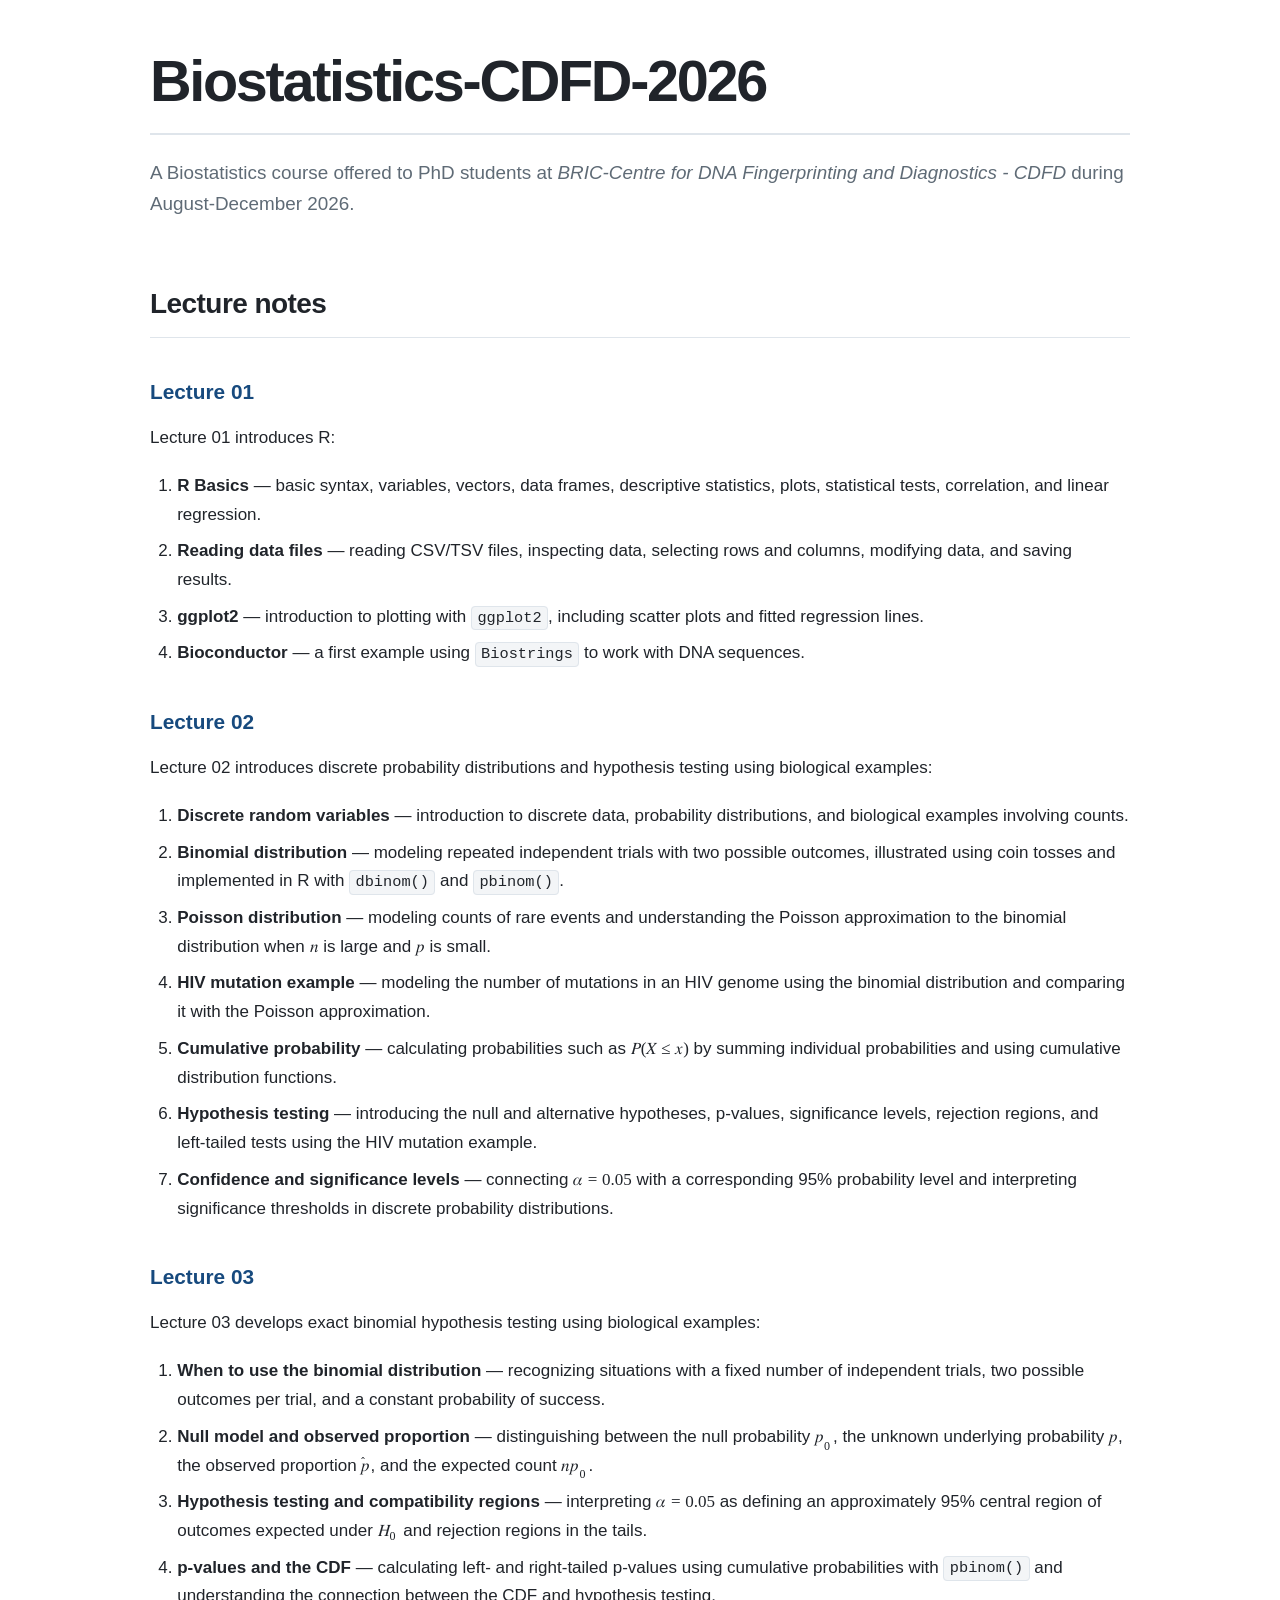
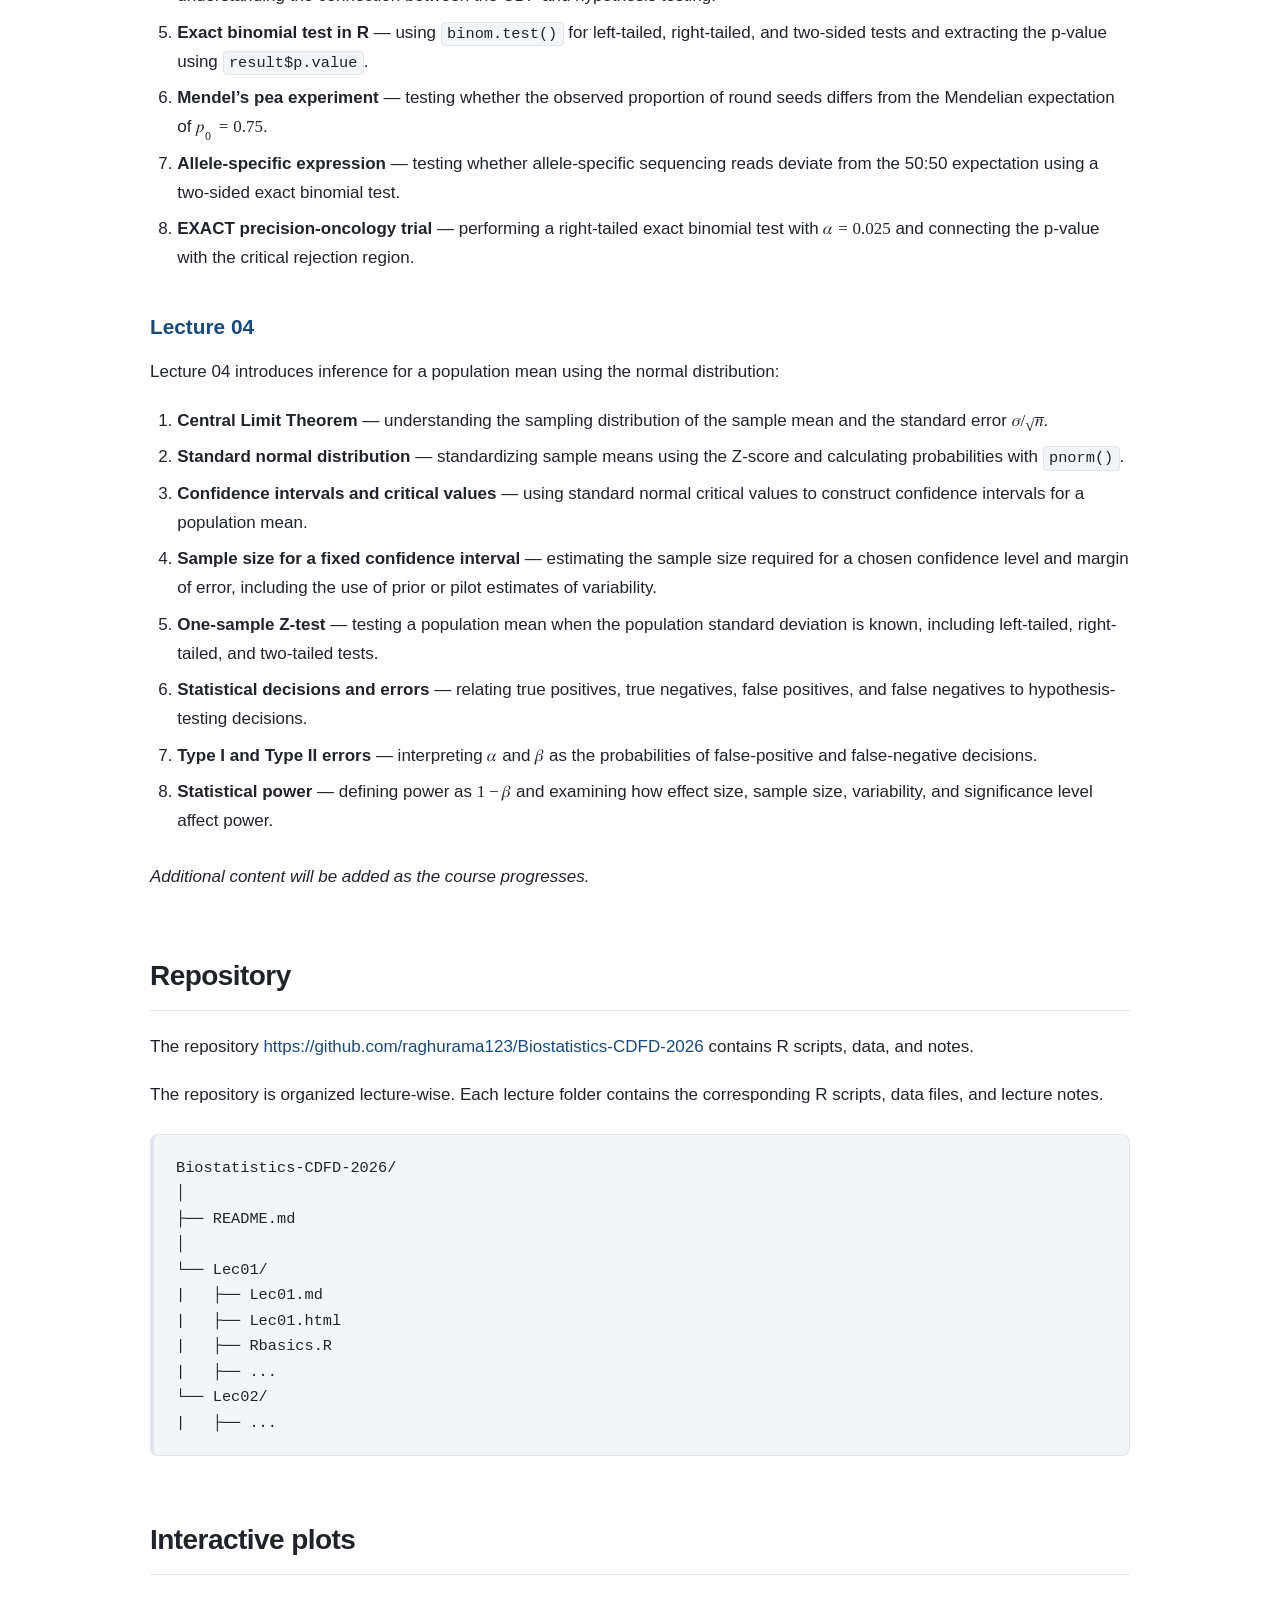
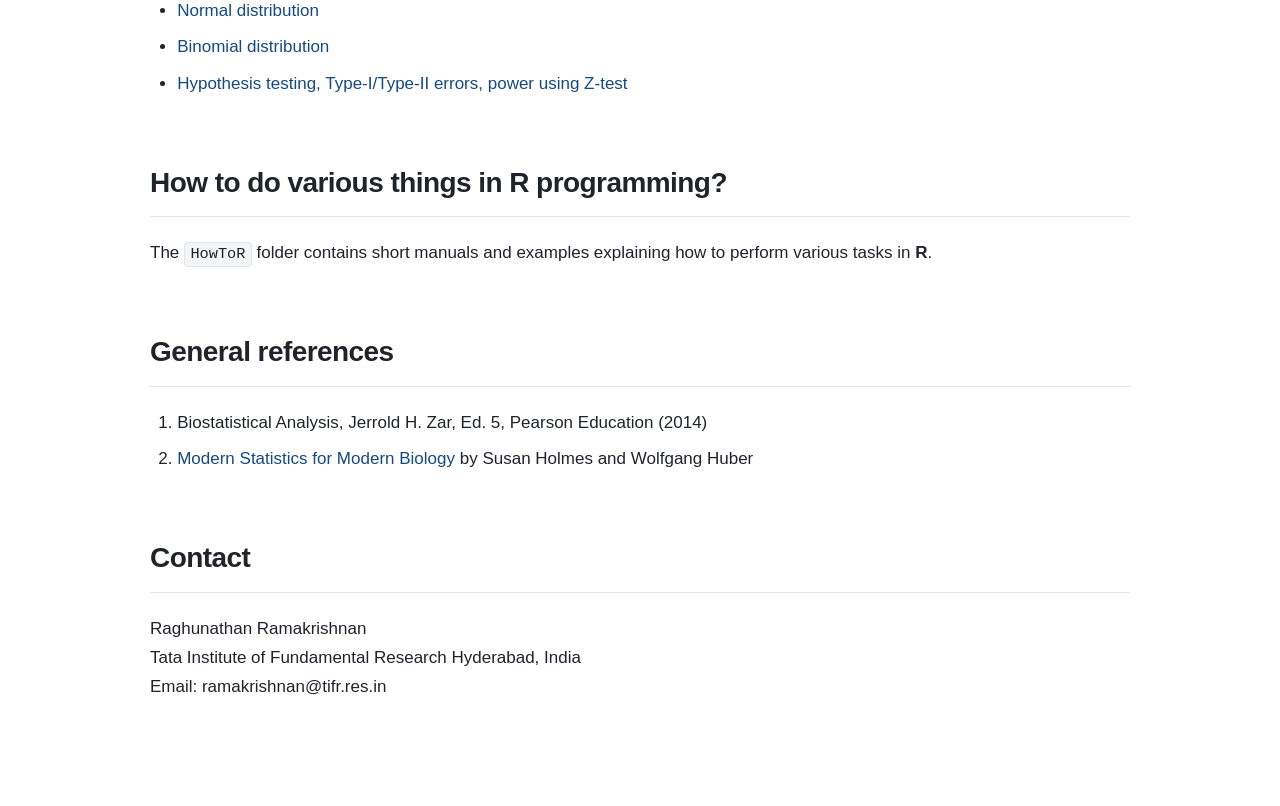
==== index.html @ 40241e3d "rr: more plots" ====
<!DOCTYPE html>
<html xmlns="http://www.w3.org/1999/xhtml">
<head>
  <meta charset="utf-8" />
  <meta name="generator" content="pandoc 3.11" />
  <meta name="viewport" content="width=device-width, initial-scale=1.0, user-scalable=yes" />
  <title>Biostatistics-CDFD-2026</title>
  <style>
    /* Default styles provided by pandoc.
    ** See https://pandoc.org/MANUAL.html#variables-for-html for config info.
    */
    span.smallcaps{font-variant: small-caps;}
    div.columns{display: flex; gap: 1.5em;}
    div.column{flex: auto;}
    @media screen {
    div.columns{gap: min(4vw, 1.5em);}
    div.column{overflow-x: auto;}
    }
    div.hanging-indent{margin-left: 1.5em; text-indent: -1.5em;}
    /* The extra [class] is a hack that increases specificity enough to
       override a similar rule in reveal.js */
    ul.task-list[class]{list-style: none;}
    ul.task-list li input[type="checkbox"] {
      font-size: inherit;
      width: 0.8em;
      margin: 0 0.8em 0.2em -1.6em;
      vertical-align: middle;
    }
  </style>
  <link rel="stylesheet" href="style.css" />
</head>
<body>
<h1 id="biostatistics-cdfd-2026">Biostatistics-CDFD-2026</h1>
<p>A Biostatistics course offered to PhD students at <em>BRIC-Centre for
DNA Fingerprinting and Diagnostics - CDFD</em> during August-December
2026.</p>
<h2 id="lecture-notes">Lecture notes</h2>
<h3 id="lecture-01"><a
href="https://raghurama123.github.io/Biostatistics-CDFD-2026/Lec01/Lec01.html"><strong>Lecture
01</strong></a></h3>
<p>Lecture 01 introduces R:</p>
<ol type="1">
<li><strong>R Basics</strong> — basic syntax, variables, vectors, data
frames, descriptive statistics, plots, statistical tests, correlation,
and linear regression.</li>
<li><strong>Reading data files</strong> — reading CSV/TSV files,
inspecting data, selecting rows and columns, modifying data, and saving
results.</li>
<li><strong>ggplot2</strong> — introduction to plotting with
<code>ggplot2</code>, including scatter plots and fitted regression
lines.</li>
<li><strong>Bioconductor</strong> — a first example using
<code>Biostrings</code> to work with DNA sequences.</li>
</ol>
<h3 id="lecture-02"><a
href="https://raghurama123.github.io/Biostatistics-CDFD-2026/Lec02/Lec02.html"><strong>Lecture
02</strong></a></h3>
<p>Lecture 02 introduces discrete probability distributions and
hypothesis testing using biological examples:</p>
<ol type="1">
<li><strong>Discrete random variables</strong> — introduction to
discrete data, probability distributions, and biological examples
involving counts.</li>
<li><strong>Binomial distribution</strong> — modeling repeated
independent trials with two possible outcomes, illustrated using coin
tosses and implemented in R with <code>dbinom()</code> and
<code>pbinom()</code>.</li>
<li><strong>Poisson distribution</strong> — modeling counts of rare
events and understanding the Poisson approximation to the binomial
distribution when
<math display="inline" xmlns="http://www.w3.org/1998/Math/MathML"><semantics><mi>n</mi><annotation encoding="application/x-tex">n</annotation></semantics></math>
is large and
<math display="inline" xmlns="http://www.w3.org/1998/Math/MathML"><semantics><mi>p</mi><annotation encoding="application/x-tex">p</annotation></semantics></math>
is small.</li>
<li><strong>HIV mutation example</strong> — modeling the number of
mutations in an HIV genome using the binomial distribution and comparing
it with the Poisson approximation.</li>
<li><strong>Cumulative probability</strong> — calculating probabilities
such as
<math display="inline" xmlns="http://www.w3.org/1998/Math/MathML"><semantics><mrow><mi>P</mi><mo stretchy="false" form="prefix">(</mo><mi>X</mi><mo>≤</mo><mi>x</mi><mo stretchy="false" form="postfix">)</mo></mrow><annotation encoding="application/x-tex">P(X\leq x)</annotation></semantics></math>
by summing individual probabilities and using cumulative distribution
functions.</li>
<li><strong>Hypothesis testing</strong> — introducing the null and
alternative hypotheses, p-values, significance levels, rejection
regions, and left-tailed tests using the HIV mutation example.</li>
<li><strong>Confidence and significance levels</strong> — connecting
<math display="inline" xmlns="http://www.w3.org/1998/Math/MathML"><semantics><mrow><mi>α</mi><mo>=</mo><mn>0.05</mn></mrow><annotation encoding="application/x-tex">\alpha=0.05</annotation></semantics></math>
with a corresponding 95% probability level and interpreting significance
thresholds in discrete probability distributions.</li>
</ol>
<h3 id="lecture-03"><a
href="https://raghurama123.github.io/Biostatistics-CDFD-2026/Lec03/Lec03.html"><strong>Lecture
03</strong></a></h3>
<p>Lecture 03 develops exact binomial hypothesis testing using
biological examples:</p>
<ol type="1">
<li><strong>When to use the binomial distribution</strong> — recognizing
situations with a fixed number of independent trials, two possible
outcomes per trial, and a constant probability of success.</li>
<li><strong>Null model and observed proportion</strong> — distinguishing
between the null probability
<math display="inline" xmlns="http://www.w3.org/1998/Math/MathML"><semantics><msub><mi>p</mi><mn>0</mn></msub><annotation encoding="application/x-tex">p_0</annotation></semantics></math>,
the unknown underlying probability
<math display="inline" xmlns="http://www.w3.org/1998/Math/MathML"><semantics><mi>p</mi><annotation encoding="application/x-tex">p</annotation></semantics></math>,
the observed proportion
<math display="inline" xmlns="http://www.w3.org/1998/Math/MathML"><semantics><mover><mi>p</mi><mo accent="true">̂</mo></mover><annotation encoding="application/x-tex">\hat p</annotation></semantics></math>,
and the expected count
<math display="inline" xmlns="http://www.w3.org/1998/Math/MathML"><semantics><mrow><mi>n</mi><msub><mi>p</mi><mn>0</mn></msub></mrow><annotation encoding="application/x-tex">np_0</annotation></semantics></math>.</li>
<li><strong>Hypothesis testing and compatibility regions</strong> —
interpreting
<math display="inline" xmlns="http://www.w3.org/1998/Math/MathML"><semantics><mrow><mi>α</mi><mo>=</mo><mn>0.05</mn></mrow><annotation encoding="application/x-tex">\alpha=0.05</annotation></semantics></math>
as defining an approximately 95% central region of outcomes expected
under
<math display="inline" xmlns="http://www.w3.org/1998/Math/MathML"><semantics><msub><mi>H</mi><mn>0</mn></msub><annotation encoding="application/x-tex">H_0</annotation></semantics></math>
and rejection regions in the tails.</li>
<li><strong>p-values and the CDF</strong> — calculating left- and
right-tailed p-values using cumulative probabilities with
<code>pbinom()</code> and understanding the connection between the CDF
and hypothesis testing.</li>
<li><strong>Exact binomial test in R</strong> — using
<code>binom.test()</code> for left-tailed, right-tailed, and two-sided
tests and extracting the p-value using <code>result$p.value</code>.</li>
<li><strong>Mendel’s pea experiment</strong> — testing whether the
observed proportion of round seeds differs from the Mendelian
expectation of
<math display="inline" xmlns="http://www.w3.org/1998/Math/MathML"><semantics><mrow><msub><mi>p</mi><mn>0</mn></msub><mo>=</mo><mn>0.75</mn></mrow><annotation encoding="application/x-tex">p_0=0.75</annotation></semantics></math>.</li>
<li><strong>Allele-specific expression</strong> — testing whether
allele-specific sequencing reads deviate from the 50:50 expectation
using a two-sided exact binomial test.</li>
<li><strong>EXACT precision-oncology trial</strong> — performing a
right-tailed exact binomial test with
<math display="inline" xmlns="http://www.w3.org/1998/Math/MathML"><semantics><mrow><mi>α</mi><mo>=</mo><mn>0.025</mn></mrow><annotation encoding="application/x-tex">\alpha=0.025</annotation></semantics></math>
and connecting the p-value with the critical rejection region.</li>
</ol>
<h3 id="lecture-04"><a
href="https://raghurama123.github.io/Biostatistics-CDFD-2026/Lec04/Lec04.html"><strong>Lecture
04</strong></a></h3>
<p>Lecture 04 introduces inference for a population mean using the
normal distribution:</p>
<ol type="1">
<li><strong>Central Limit Theorem</strong> — understanding the sampling
distribution of the sample mean and the standard error
<math display="inline" xmlns="http://www.w3.org/1998/Math/MathML"><semantics><mrow><mi>σ</mi><mi>/</mi><msqrt><mi>n</mi></msqrt></mrow><annotation encoding="application/x-tex">\sigma/\sqrt{n}</annotation></semantics></math>.</li>
<li><strong>Standard normal distribution</strong> — standardizing sample
means using the Z-score and calculating probabilities with
<code>pnorm()</code>.</li>
<li><strong>Confidence intervals and critical values</strong> — using
standard normal critical values to construct confidence intervals for a
population mean.</li>
<li><strong>Sample size for a fixed confidence interval</strong> —
estimating the sample size required for a chosen confidence level and
margin of error, including the use of prior or pilot estimates of
variability.</li>
<li><strong>One-sample Z-test</strong> — testing a population mean when
the population standard deviation is known, including left-tailed,
right-tailed, and two-tailed tests.</li>
<li><strong>Statistical decisions and errors</strong> — relating true
positives, true negatives, false positives, and false negatives to
hypothesis-testing decisions.</li>
<li><strong>Type I and Type II errors</strong> — interpreting
<math display="inline" xmlns="http://www.w3.org/1998/Math/MathML"><semantics><mi>α</mi><annotation encoding="application/x-tex">\alpha</annotation></semantics></math>
and
<math display="inline" xmlns="http://www.w3.org/1998/Math/MathML"><semantics><mi>β</mi><annotation encoding="application/x-tex">\beta</annotation></semantics></math>
as the probabilities of false-positive and false-negative
decisions.</li>
<li><strong>Statistical power</strong> — defining power as
<math display="inline" xmlns="http://www.w3.org/1998/Math/MathML"><semantics><mrow><mn>1</mn><mo>−</mo><mi>β</mi></mrow><annotation encoding="application/x-tex">1-\beta</annotation></semantics></math>
and examining how effect size, sample size, variability, and
significance level affect power.</li>
</ol>
<p><em>Additional content will be added as the course
progresses.</em></p>
<h2 id="repository">Repository</h2>
<p>The repository <a
href="https://github.com/raghurama123/Biostatistics-CDFD-2026">https://github.com/raghurama123/Biostatistics-CDFD-2026</a>
contains R scripts, data, and notes.</p>
<p>The repository is organized lecture-wise. Each lecture folder
contains the corresponding R scripts, data files, and lecture notes.</p>
<pre class="text"><code>Biostatistics-CDFD-2026/
│
├── README.md
│
└── Lec01/
|   ├── Lec01.md
|   ├── Lec01.html
|   ├── Rbasics.R
|   ├── ...
└── Lec02/
|   ├── ...</code></pre>
<h2 id="interactive-plots">Interactive plots</h2>
<ul>
<li><a
href="https://raghurama123.github.io/Biostatistics-CDFD-2026/interactive_plots/NormalDistribution.html">Normal
distribution</a></li>
<li><a
href="https://raghurama123.github.io/Biostatistics-CDFD-2026/interactive_plots/BinomialDistribution.html">Binomial
distribution</a></li>
<li><a
href="https://raghurama123.github.io/Biostatistics-CDFD-2026/interactive_plots/HypothesisTestingZtest.html">Hypothesis
testing, Type-I/Type-II errors, power using Z-test</a></li>
</ul>
<h2 id="how-to-do-various-things-in-r-programming">How to do various
things in R programming?</h2>
<p>The <a href="HowToR/"><code>HowToR</code></a> folder contains short
manuals and examples explaining how to perform various tasks in
<strong>R</strong>.</p>
<h2 id="general-references">General references</h2>
<ol type="1">
<li>Biostatistical Analysis, Jerrold H. Zar, Ed. 5, Pearson Education
(2014)<br />
</li>
<li><strong><a href="https://www.huber.embl.de/msmb/">Modern Statistics
for Modern Biology</a></strong> by Susan Holmes and Wolfgang Huber</li>
</ol>
<h2 id="contact">Contact</h2>
<p>Raghunathan Ramakrishnan<br />
Tata Institute of Fundamental Research Hyderabad, India<br />
Email: ramakrishnan@tifr.res.in</p>
</body>
</html>
---- style.css ----
/* ==========================================================
   Biostatistics-CDFD-2026
   Course website stylesheet
   Blue is reserved for hyperlinks only
   ========================================================== */

:root {
    --bg: #ffffff;
    --bg-soft: #f6f8fb;

    --text: #20242a;
    --muted: #5f6b76;

    --link: #174a7e;
    --link-hover: #2f80c9;

    --border: #dfe5eb;
    --code-bg: #f3f5f7;

    --max-width: 980px;
}


/* ----------------------------------------------------------
   Page
   ---------------------------------------------------------- */

html {
    scroll-behavior: smooth;
}

body {
    max-width: var(--max-width);
    margin: 0 auto;
    padding: 50px 32px 80px;

    font-family:
        -apple-system,
        BlinkMacSystemFont,
        "Segoe UI",
        Roboto,
        Helvetica,
        Arial,
        sans-serif;

    font-size: 17px;
    line-height: 1.7;

    color: var(--text);
    background: var(--bg);
}


/* ----------------------------------------------------------
   Main title
   ---------------------------------------------------------- */

h1 {
    margin-top: 0;
    margin-bottom: 12px;

    font-size: clamp(2.2rem, 5vw, 3.6rem);
    font-weight: 700;
    letter-spacing: -0.04em;
    line-height: 1.1;

    color: var(--text);

    border-bottom: 2px solid var(--border);
    padding-bottom: 20px;
}


/* Introductory paragraph immediately below title */

h1 + p {
    margin-top: 22px;
    margin-bottom: 38px;

    font-size: 1.18rem;
    line-height: 1.65;

    color: var(--muted);
}


/* ----------------------------------------------------------
   Headings
   ---------------------------------------------------------- */

h2 {
    margin-top: 60px;
    margin-bottom: 22px;

    font-size: 1.75rem;
    font-weight: 650;
    letter-spacing: -0.02em;

    color: var(--text);

    border-bottom: 1px solid var(--border);
    padding-bottom: 10px;
}

h3 {
    margin-top: 36px;
    margin-bottom: 14px;

    font-size: 1.3rem;
    font-weight: 650;

    color: var(--text);
}

h4 {
    margin-top: 28px;
    margin-bottom: 12px;

    color: var(--text);
}


/* ----------------------------------------------------------
   Paragraphs
   ---------------------------------------------------------- */

p {
    margin: 0 0 1.15em;
}


/* ----------------------------------------------------------
   Hyperlinks
   ---------------------------------------------------------- */

a {
    color: var(--link);
    text-decoration: none;
    font-weight: 500;

    text-underline-offset: 3px;
}

a:visited {
    color: var(--link);
}

a:hover,
a:focus {
    color: var(--link-hover);
    text-decoration: underline;
}


/* ----------------------------------------------------------
   Lecture links
   ---------------------------------------------------------- */

/*
   Links immediately following Lecture headings remain
   simple text links rather than buttons.
*/

h3 + p a {
    color: var(--link);

    padding: 0;
    margin: 0;

    font-weight: 600;
    text-decoration: none;
}

h3 + p a:visited {
    color: var(--link);
}

h3 + p a:hover,
h3 + p a:focus {
    color: var(--link-hover);
    text-decoration: underline;
}


/* ----------------------------------------------------------
   Lists
   ---------------------------------------------------------- */

ul,
ol {
    padding-left: 1.6em;
    margin-bottom: 1.6em;
}

li {
    margin: 0.45em 0;
}

li::marker {
    color: var(--text);
}


/* ----------------------------------------------------------
   Strong and emphasized text
   ---------------------------------------------------------- */

strong {
    font-weight: 650;
}

em {
    color: inherit;
}


/* ----------------------------------------------------------
   Inline code
   ---------------------------------------------------------- */

code {
    padding: 0.15em 0.35em;

    font-family:
        "SFMono-Regular",
        Consolas,
        "Liberation Mono",
        Menlo,
        monospace;

    font-size: 0.9em;

    color: var(--text);
    background: var(--code-bg);

    border: 1px solid var(--border);
    border-radius: 4px;
}


/* ----------------------------------------------------------
   Code blocks
   ---------------------------------------------------------- */

pre {
    margin: 24px 0;
    padding: 20px 22px;

    overflow-x: auto;

    color: var(--text);
    background: var(--code-bg);

    border: 1px solid var(--border);
    border-left: 4px solid var(--border);

    border-radius: 8px;

    line-height: 1.5;
}

pre code {
    padding: 0;

    color: inherit;
    background: transparent;

    border: none;
}


/* ----------------------------------------------------------
   Block quotes
   ---------------------------------------------------------- */

blockquote {
    margin: 28px 0;
    padding: 15px 22px;

    color: var(--muted);
    background: var(--bg-soft);

    border-left: 4px solid var(--border);

    border-radius: 0 7px 7px 0;
}

blockquote p:last-child {
    margin-bottom: 0;
}


/* ----------------------------------------------------------
   Tables
   ---------------------------------------------------------- */

table {
    width: 100%;
    margin: 28px 0;

    border-collapse: separate;
    border-spacing: 0;

    overflow: hidden;

    border: 1px solid var(--border);
    border-radius: 8px;
}

th,
td {
    padding: 11px 14px;

    text-align: left;

    border-bottom: 1px solid var(--border);
}

th {
    color: var(--text);
    background: var(--bg-soft);

    font-weight: 650;
}

tr:last-child td {
    border-bottom: none;
}

tbody tr:hover {
    background: var(--bg-soft);
}


/* ----------------------------------------------------------
   Horizontal rule
   ---------------------------------------------------------- */

hr {
    margin: 50px 0;

    border: 0;
    border-top: 1px solid var(--border);
}


/* ----------------------------------------------------------
   Images
   ---------------------------------------------------------- */

img {
    display: block;

    max-width: 100%;
    height: auto;

    margin: 28px auto;

    border-radius: 8px;
}


/* ----------------------------------------------------------
   Figures and captions
   ---------------------------------------------------------- */

figure {
    margin: 32px 0;
}

figcaption {
    margin-top: 10px;

    color: var(--muted);

    font-size: 0.92rem;
    text-align: center;
}


/* ----------------------------------------------------------
   Contact section
   ---------------------------------------------------------- */

h2:last-of-type {
    margin-top: 60px;
}


/* ----------------------------------------------------------
   Selection
   ---------------------------------------------------------- */

::selection {
    color: var(--text);
    background: #e5e8eb;
}


/* ----------------------------------------------------------
   Responsive layout
   ---------------------------------------------------------- */

@media (max-width: 700px) {

    body {
        padding: 30px 20px 60px;

        font-size: 16px;
    }

    h1 {
        font-size: 2.25rem;
    }

    h2 {
        margin-top: 45px;
        font-size: 1.55rem;
    }

    h3 {
        font-size: 1.2rem;
    }

    pre {
        padding: 16px;
    }

    table {
        display: block;
        overflow-x: auto;
    }
}


/* ----------------------------------------------------------
   Automatic dark mode
   ---------------------------------------------------------- */

@media (prefers-color-scheme: dark) {

    :root {
        --bg: #11161c;
        --bg-soft: #182029;

        --text: #dce3ea;
        --muted: #aab5c0;

        --link: #76b7eb;
        --link-hover: #a7d4f5;

        --border: #303b46;
        --code-bg: #161d24;
    }

    ::selection {
        color: var(--text);
        background: #303b46;
    }
}
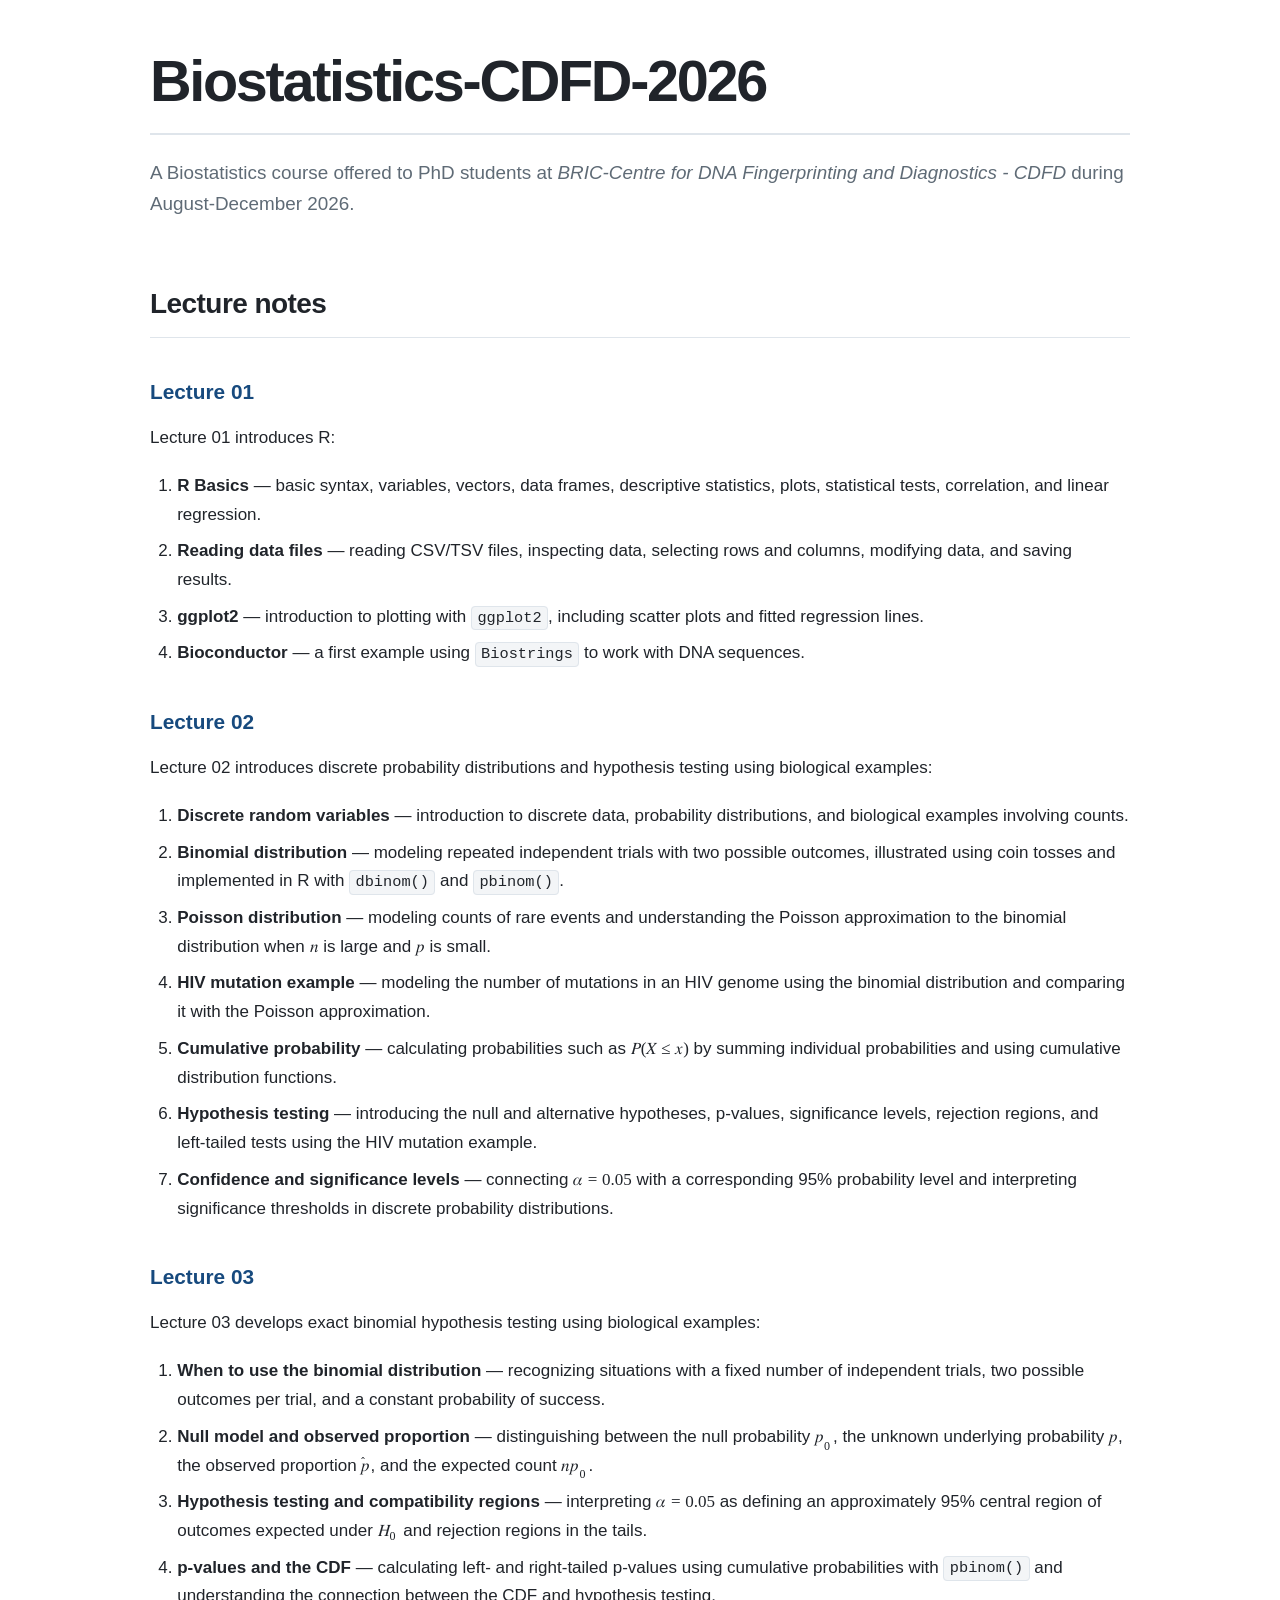
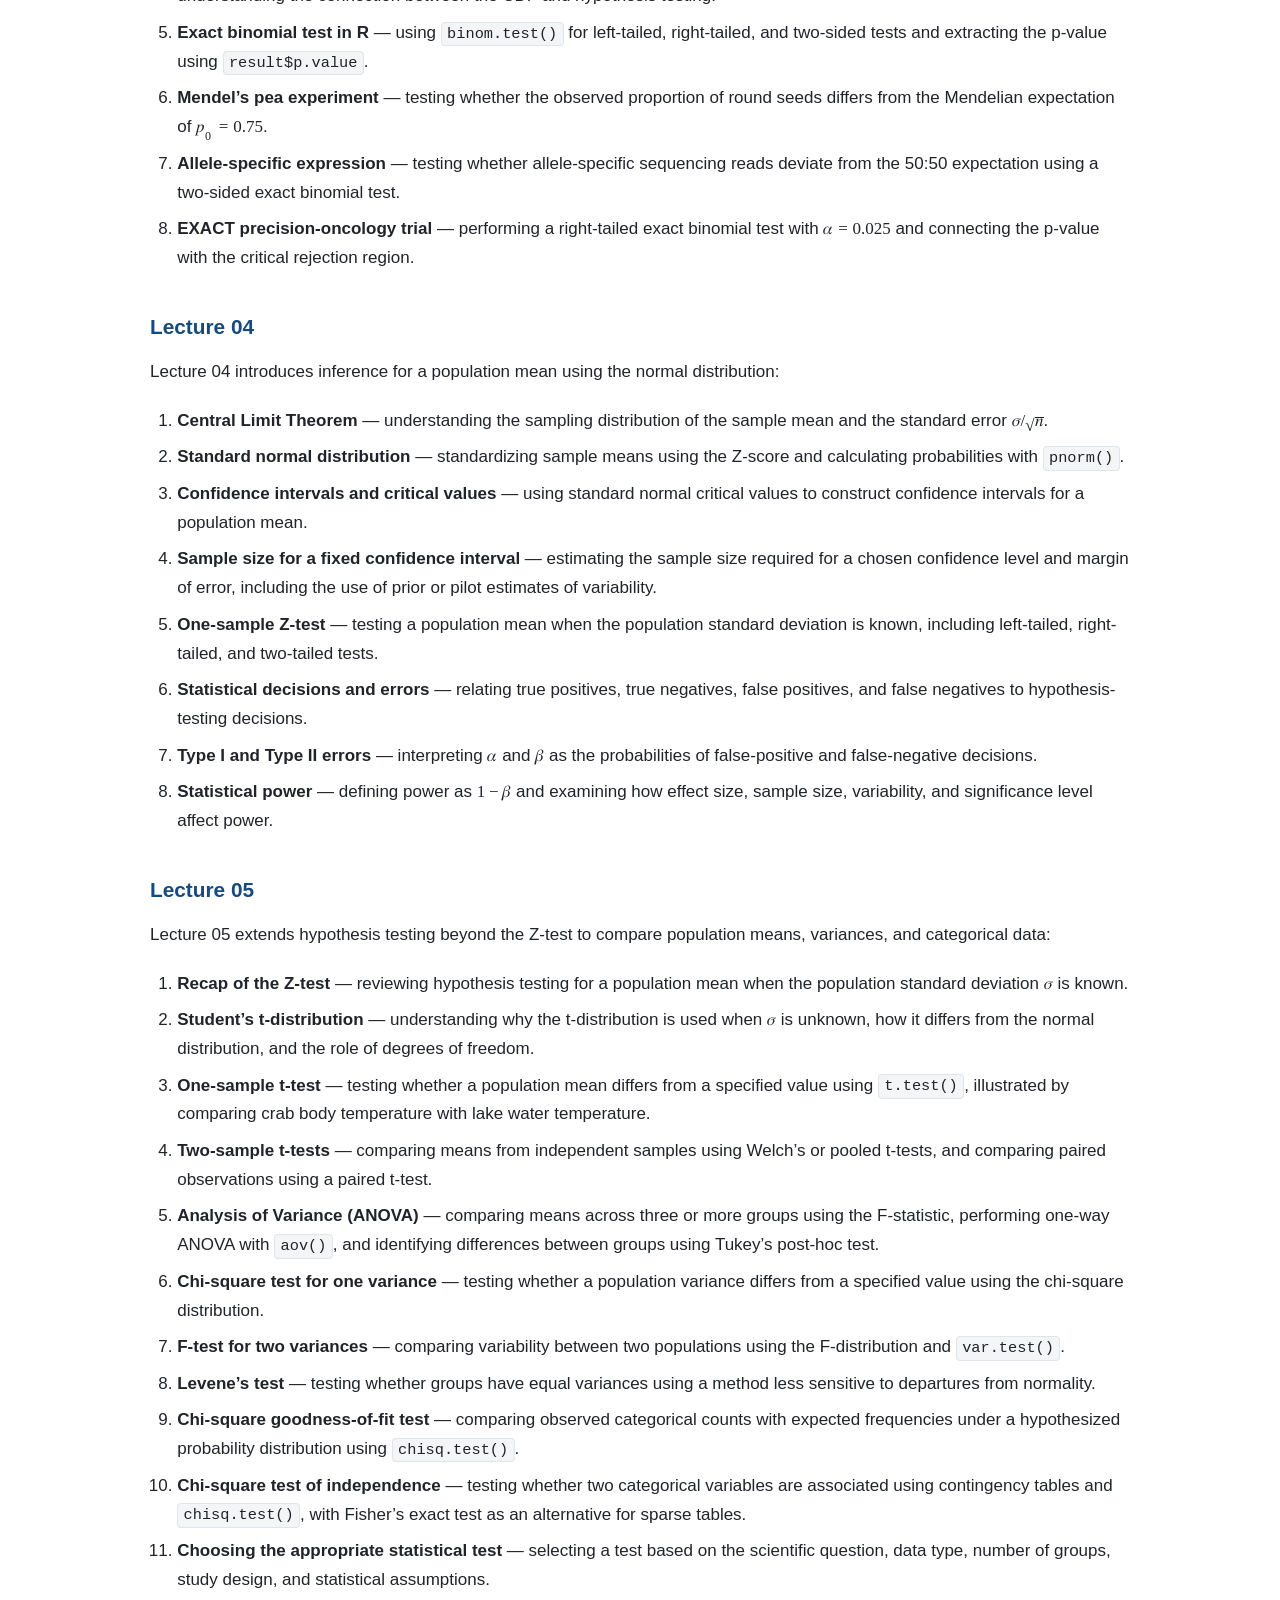
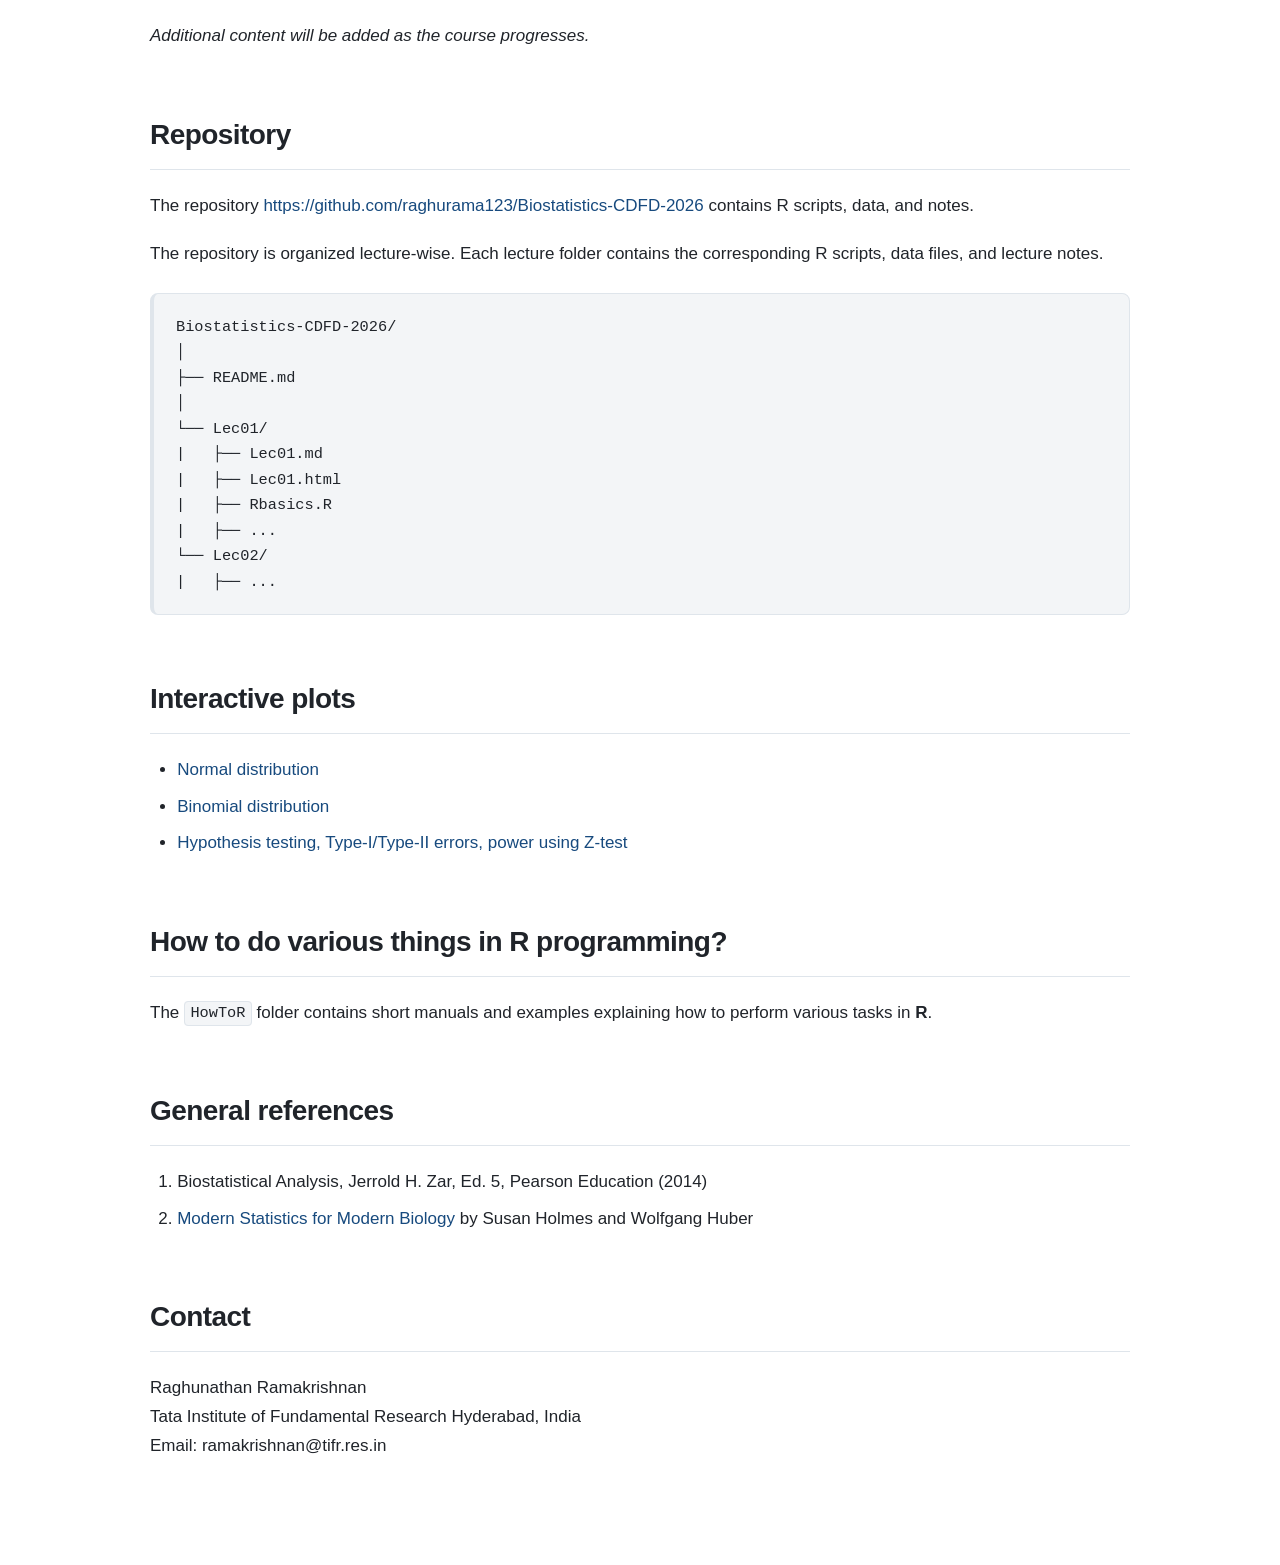
==== commit 34b2fed0: "rr: Lec 5" ====
--- a/index.html
+++ b/index.html
@@ -168,6 +168,53 @@
 and examining how effect size, sample size, variability, and
 significance level affect power.</li>
 </ol>
+<h3 id="lecture-05"><a
+href="https://raghurama123.github.io/Biostatistics-CDFD-2026/Lec05/Lec05.html"><strong>Lecture
+05</strong></a></h3>
+<p>Lecture 05 extends hypothesis testing beyond the Z-test to compare
+population means, variances, and categorical data:</p>
+<ol type="1">
+<li><strong>Recap of the Z-test</strong> — reviewing hypothesis testing
+for a population mean when the population standard deviation
+<math display="inline" xmlns="http://www.w3.org/1998/Math/MathML"><semantics><mi>σ</mi><annotation encoding="application/x-tex">\sigma</annotation></semantics></math>
+is known.</li>
+<li><strong>Student’s t-distribution</strong> — understanding why the
+t-distribution is used when
+<math display="inline" xmlns="http://www.w3.org/1998/Math/MathML"><semantics><mi>σ</mi><annotation encoding="application/x-tex">\sigma</annotation></semantics></math>
+is unknown, how it differs from the normal distribution, and the role of
+degrees of freedom.</li>
+<li><strong>One-sample t-test</strong> — testing whether a population
+mean differs from a specified value using <code>t.test()</code>,
+illustrated by comparing crab body temperature with lake water
+temperature.</li>
+<li><strong>Two-sample t-tests</strong> — comparing means from
+independent samples using Welch’s or pooled t-tests, and comparing
+paired observations using a paired t-test.</li>
+<li><strong>Analysis of Variance (ANOVA)</strong> — comparing means
+across three or more groups using the F-statistic, performing one-way
+ANOVA with <code>aov()</code>, and identifying differences between
+groups using Tukey’s post-hoc test.</li>
+<li><strong>Chi-square test for one variance</strong> — testing whether
+a population variance differs from a specified value using the
+chi-square distribution.</li>
+<li><strong>F-test for two variances</strong> — comparing variability
+between two populations using the F-distribution and
+<code>var.test()</code>.</li>
+<li><strong>Levene’s test</strong> — testing whether groups have equal
+variances using a method less sensitive to departures from
+normality.</li>
+<li><strong>Chi-square goodness-of-fit test</strong> — comparing
+observed categorical counts with expected frequencies under a
+hypothesized probability distribution using
+<code>chisq.test()</code>.</li>
+<li><strong>Chi-square test of independence</strong> — testing whether
+two categorical variables are associated using contingency tables and
+<code>chisq.test()</code>, with Fisher’s exact test as an alternative
+for sparse tables.</li>
+<li><strong>Choosing the appropriate statistical test</strong> —
+selecting a test based on the scientific question, data type, number of
+groups, study design, and statistical assumptions.</li>
+</ol>
 <p><em>Additional content will be added as the course
 progresses.</em></p>
 <h2 id="repository">Repository</h2>
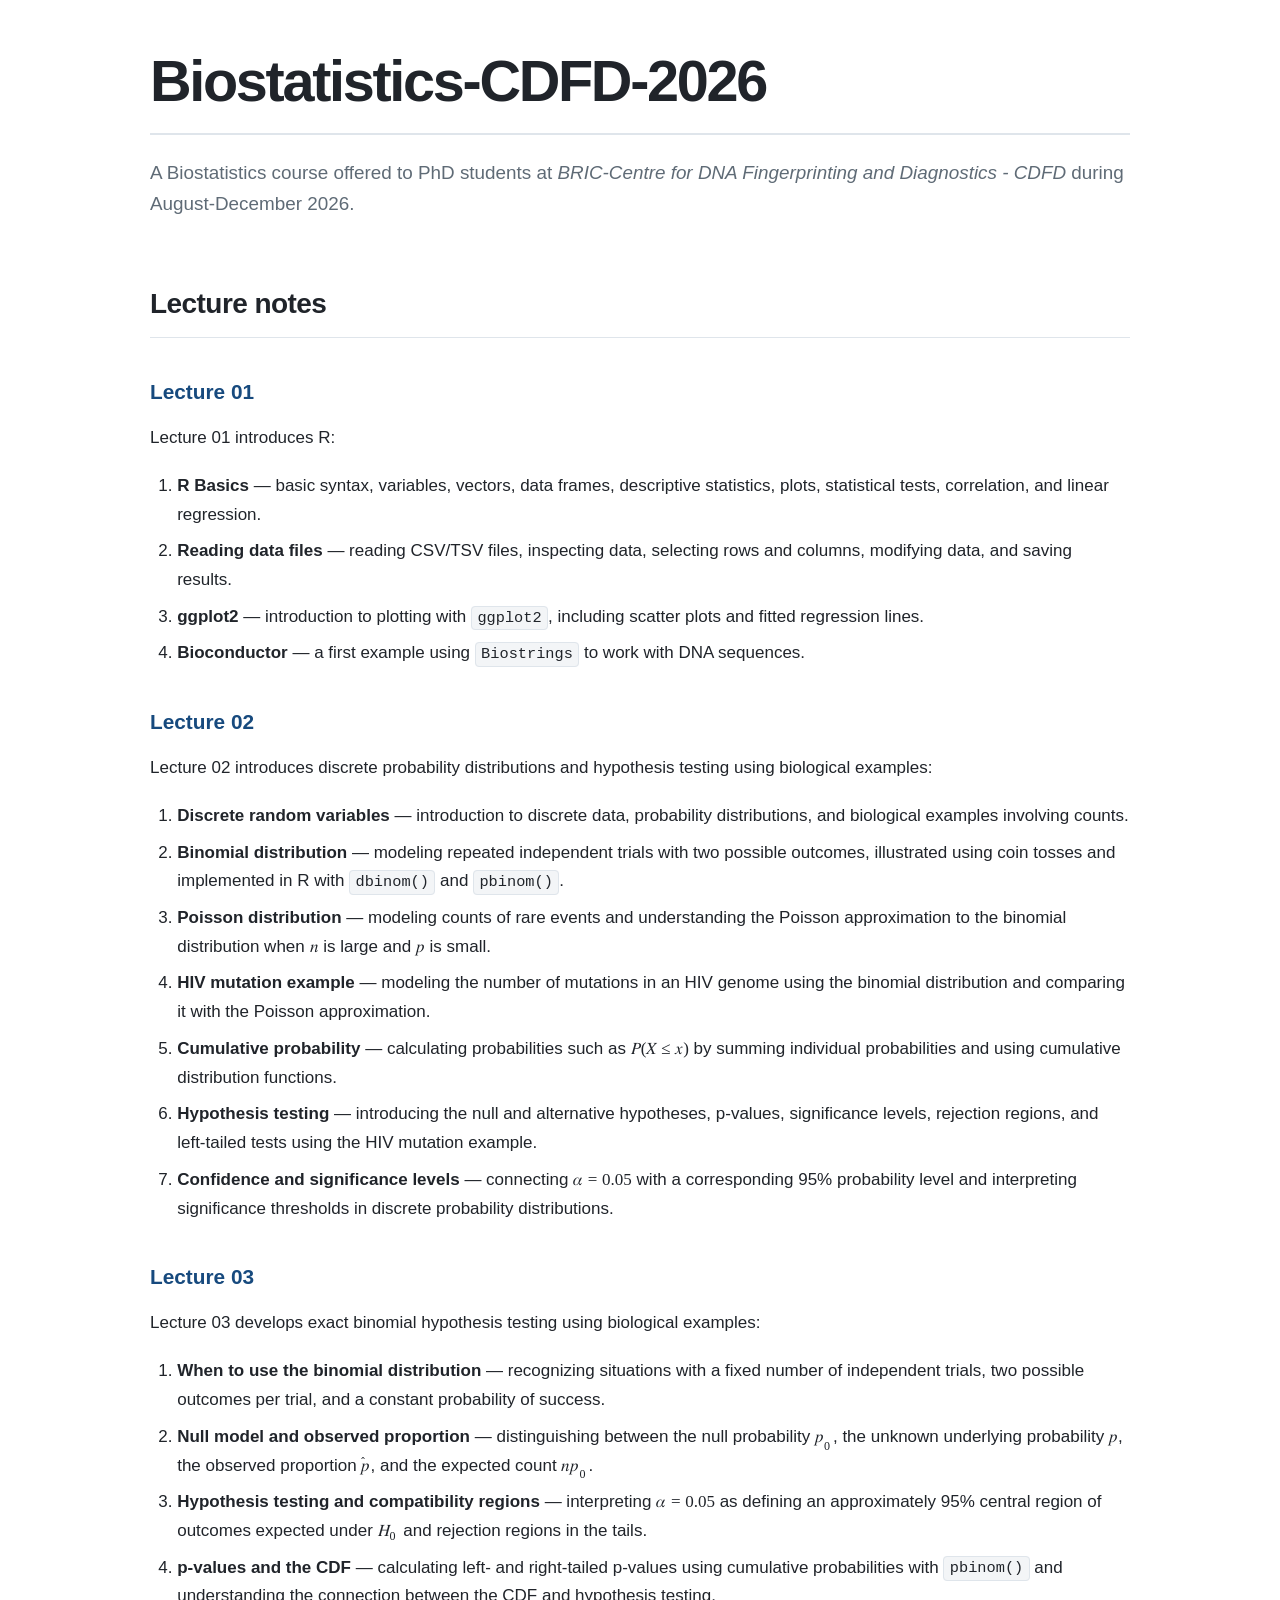
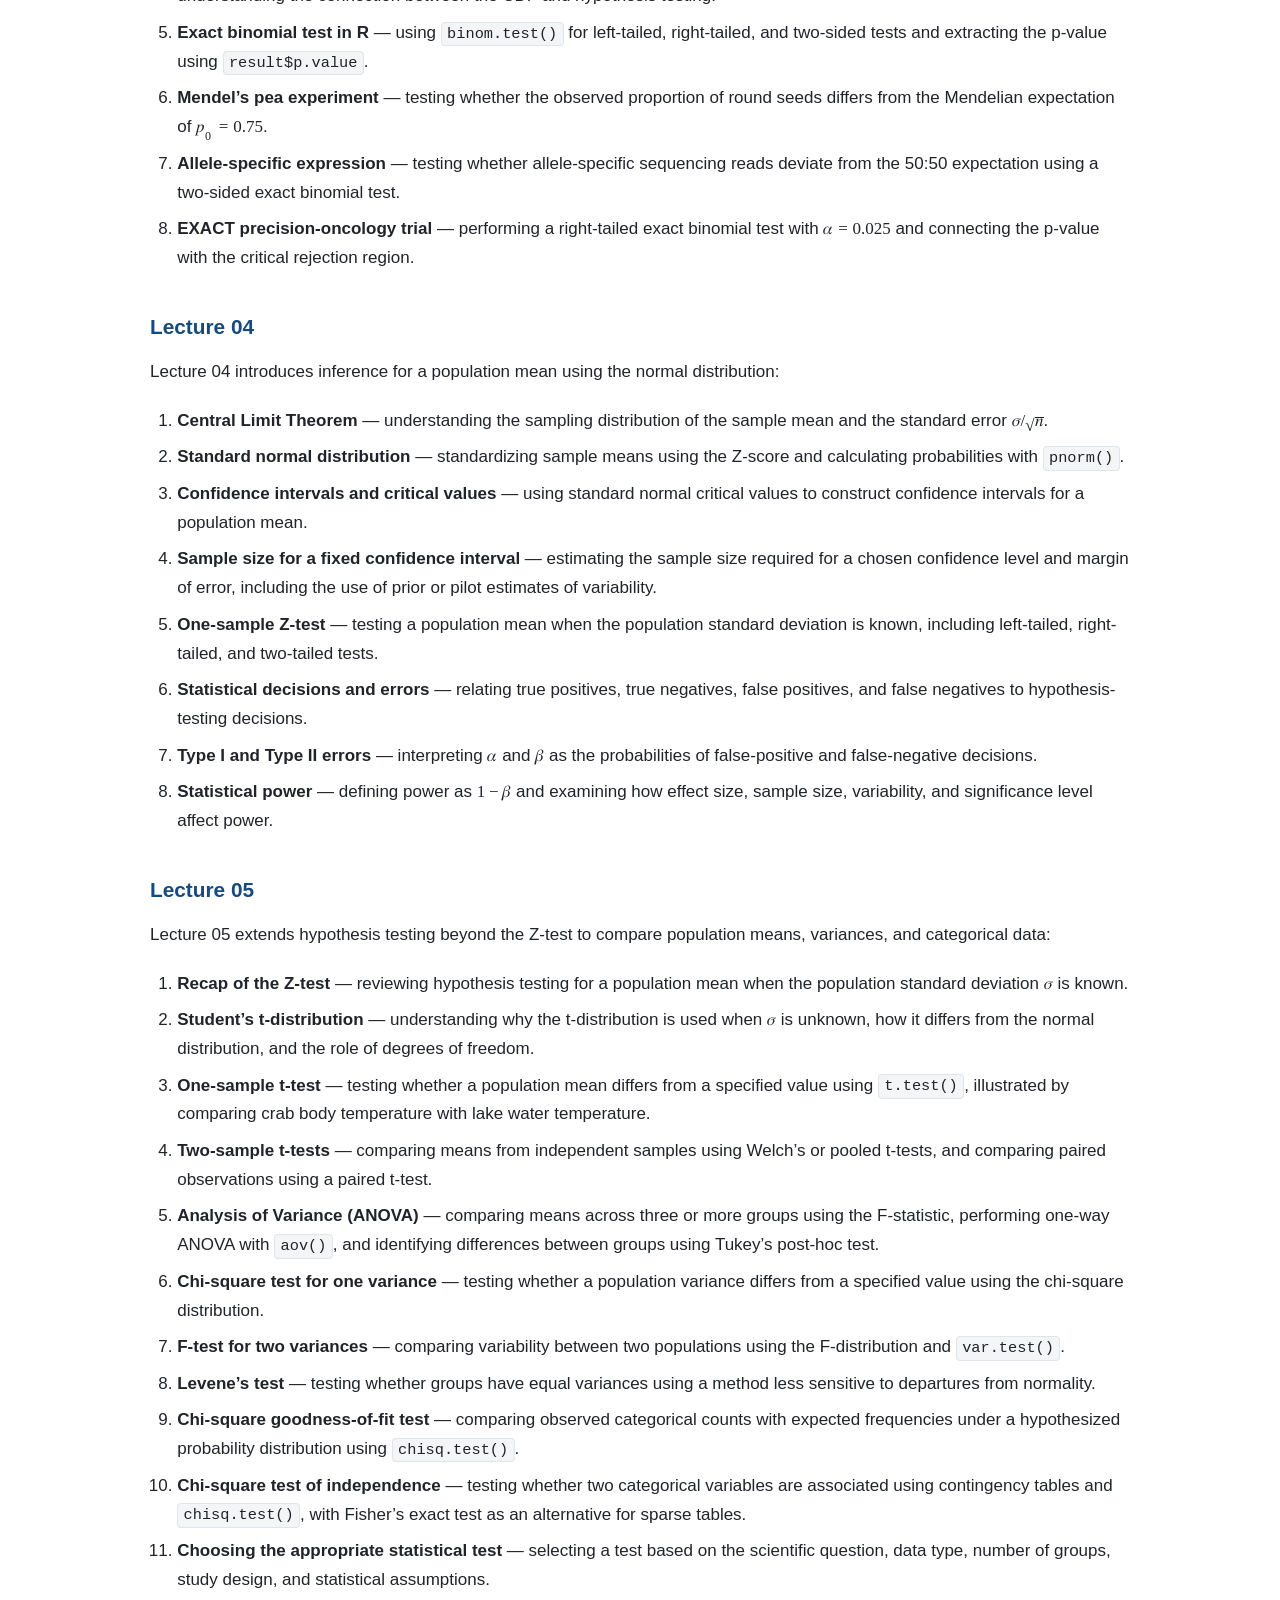
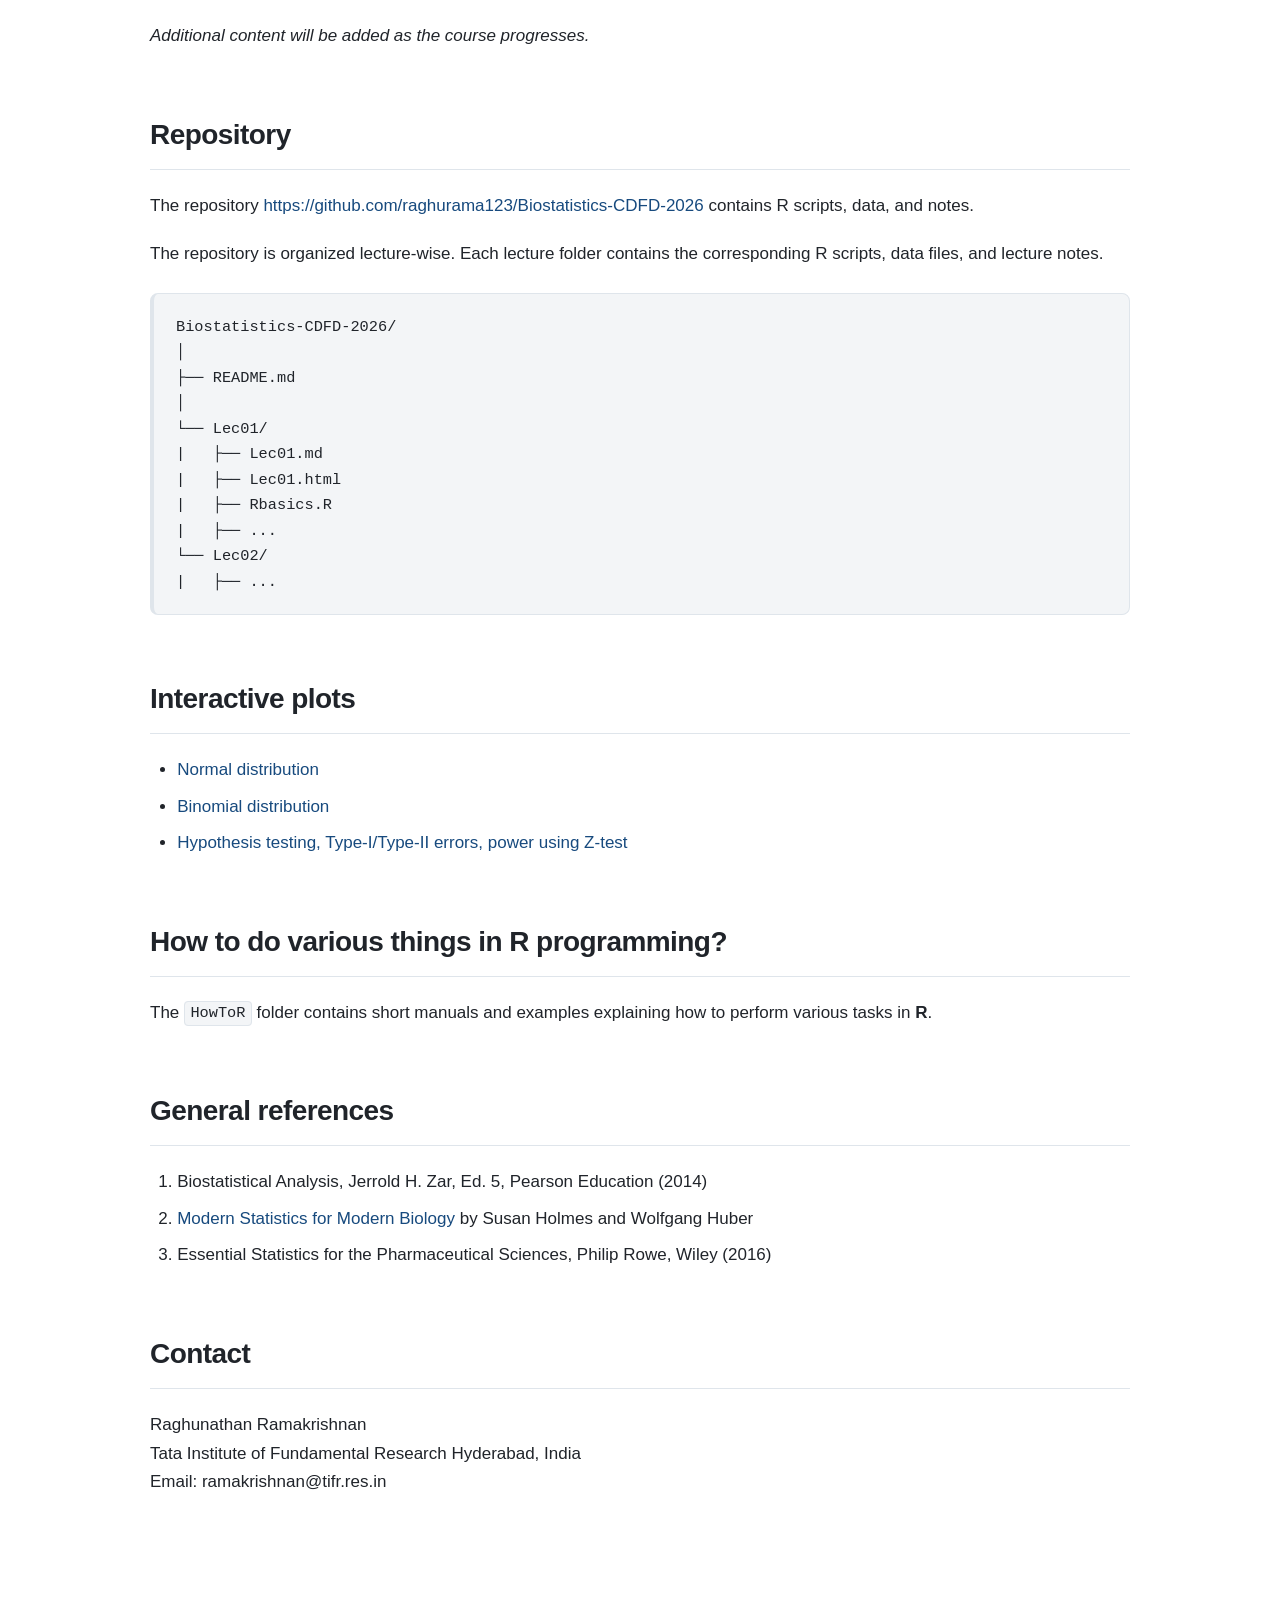
==== commit 95873614: "rr: index" ====
--- a/index.html
+++ b/index.html
@@ -257,7 +257,10 @@
 (2014)<br />
 </li>
 <li><strong><a href="https://www.huber.embl.de/msmb/">Modern Statistics
-for Modern Biology</a></strong> by Susan Holmes and Wolfgang Huber</li>
+for Modern Biology</a></strong> by Susan Holmes and Wolfgang Huber<br />
+</li>
+<li>Essential Statistics for the Pharmaceutical Sciences, Philip Rowe,
+Wiley (2016)</li>
 </ol>
 <h2 id="contact">Contact</h2>
 <p>Raghunathan Ramakrishnan<br />
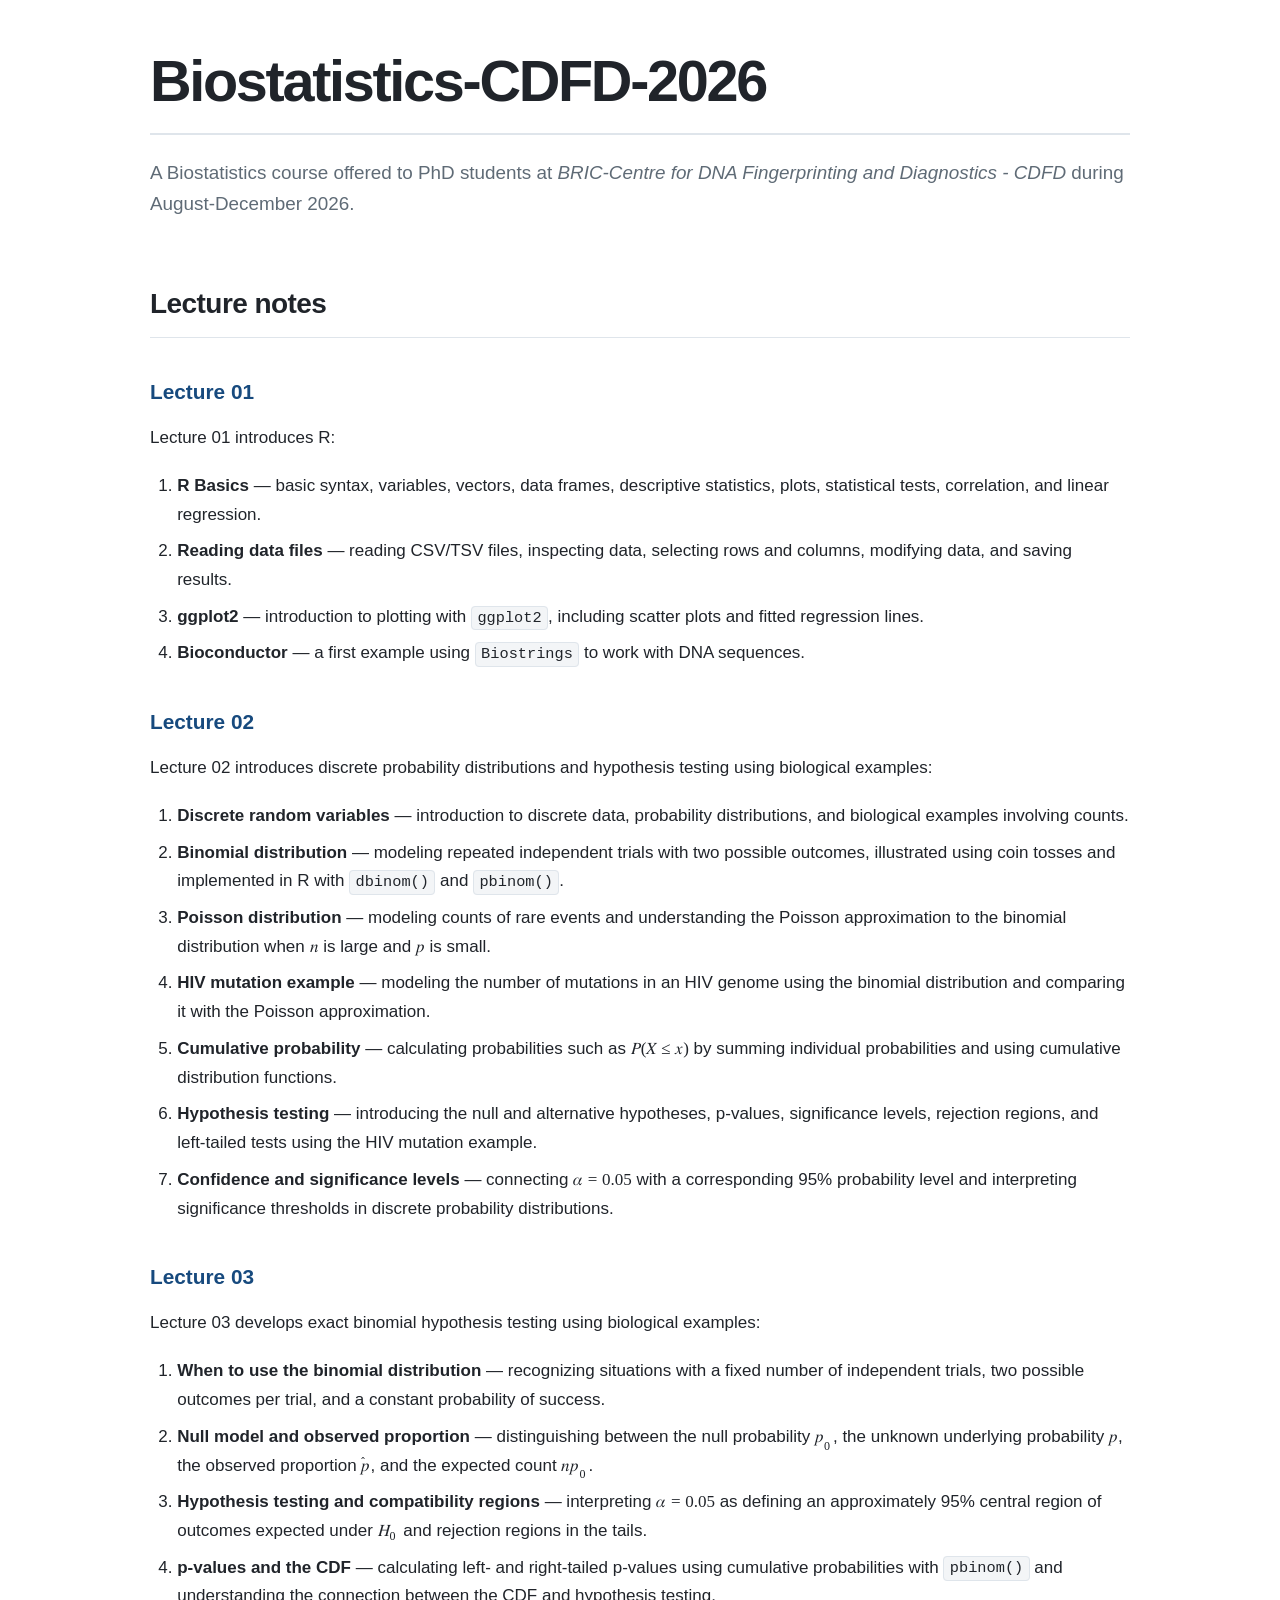
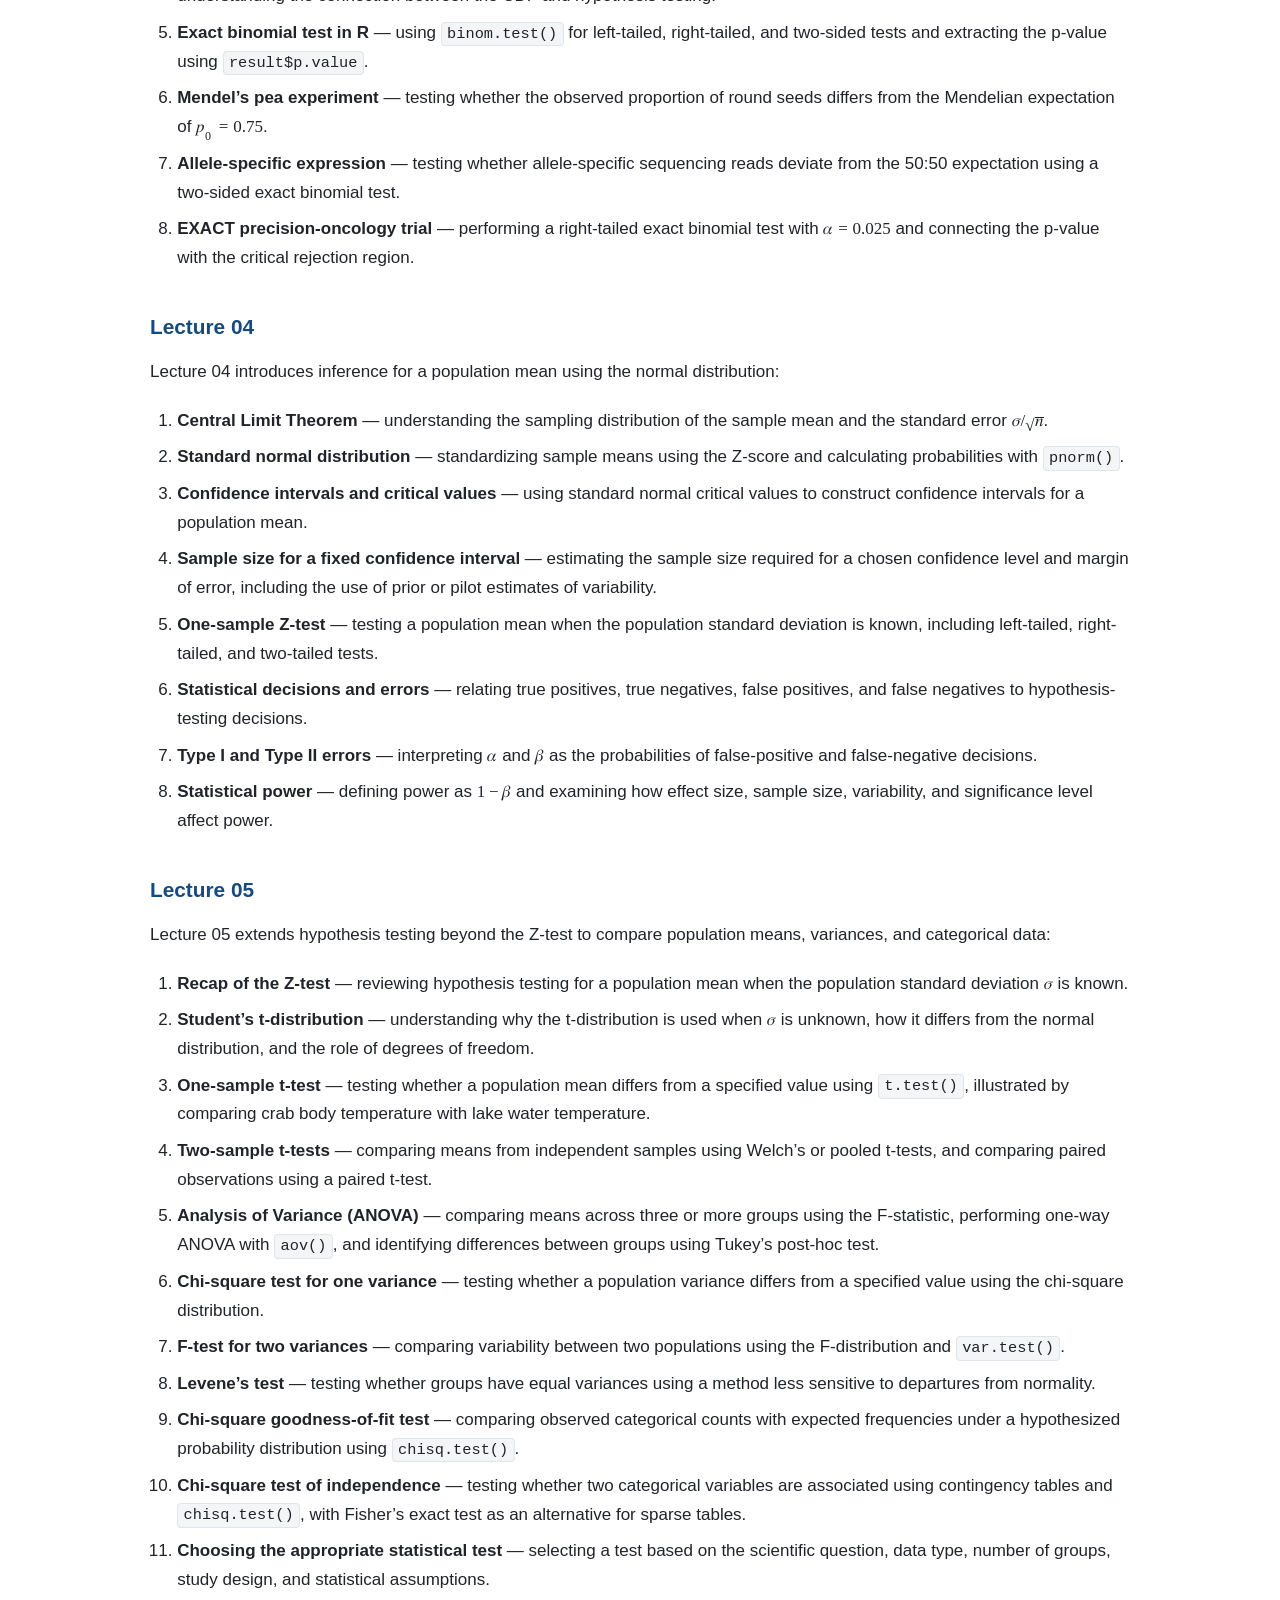
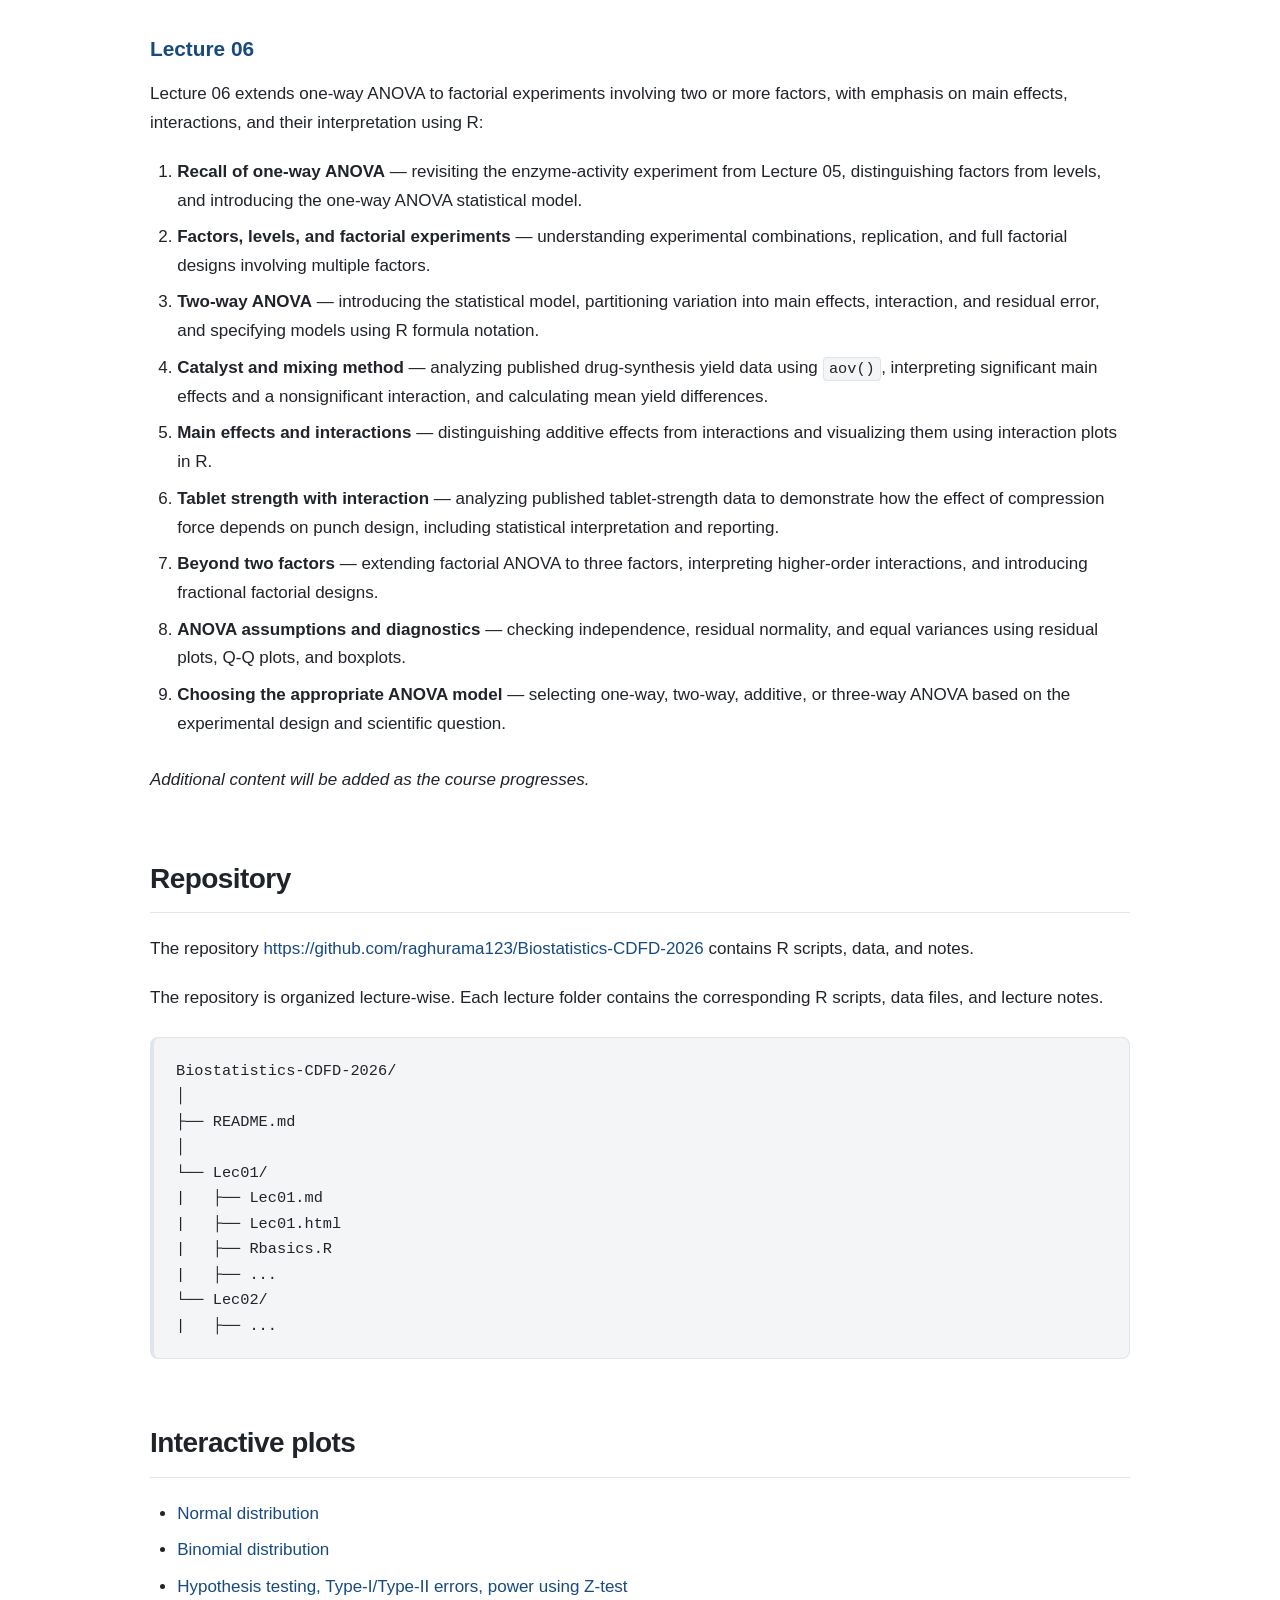
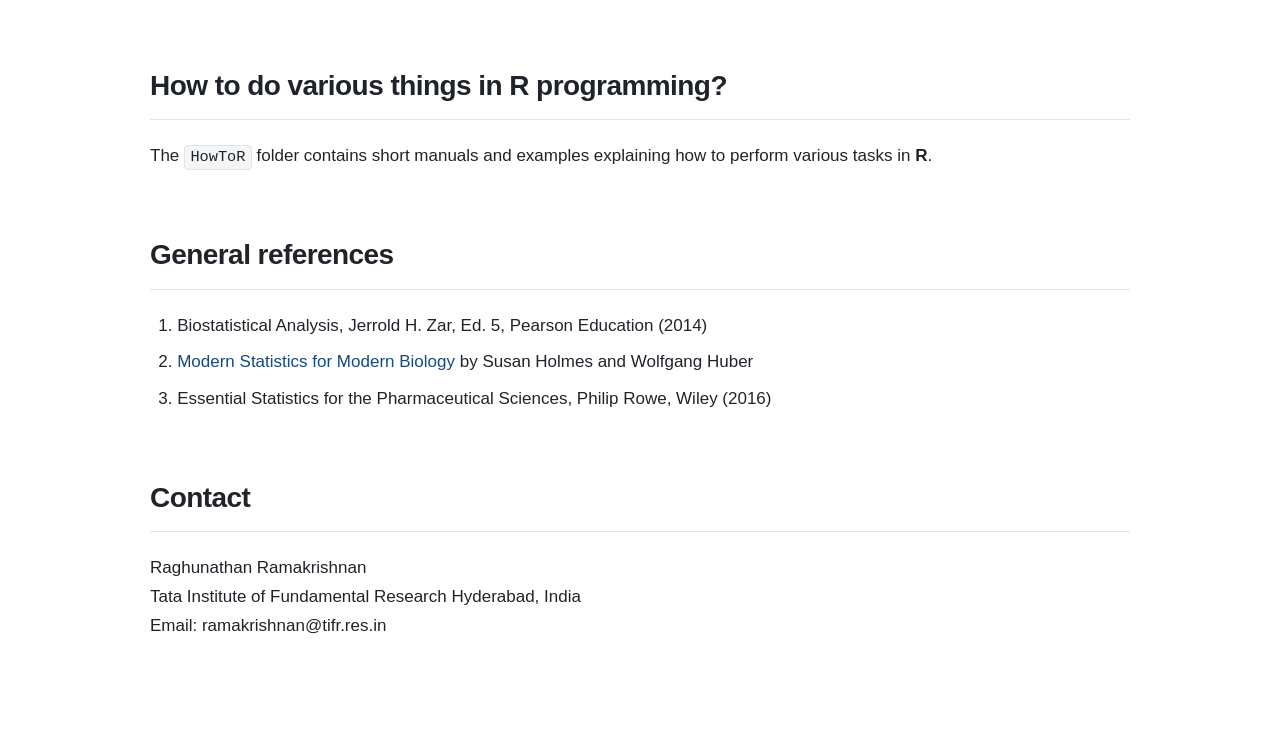
==== commit 93a84dd3: "rr: Lec06" ====
--- a/index.html
+++ b/index.html
@@ -215,6 +215,43 @@
 selecting a test based on the scientific question, data type, number of
 groups, study design, and statistical assumptions.</li>
 </ol>
+<h3 id="lecture-06"><a
+href="https://raghurama123.github.io/Biostatistics-CDFD-2026/Lec06/Lec06.html"><strong>Lecture
+06</strong></a></h3>
+<p>Lecture 06 extends one-way ANOVA to factorial experiments involving
+two or more factors, with emphasis on main effects, interactions, and
+their interpretation using R:</p>
+<ol type="1">
+<li><strong>Recall of one-way ANOVA</strong> — revisiting the
+enzyme-activity experiment from Lecture 05, distinguishing factors from
+levels, and introducing the one-way ANOVA statistical model.</li>
+<li><strong>Factors, levels, and factorial experiments</strong> —
+understanding experimental combinations, replication, and full factorial
+designs involving multiple factors.</li>
+<li><strong>Two-way ANOVA</strong> — introducing the statistical model,
+partitioning variation into main effects, interaction, and residual
+error, and specifying models using R formula notation.</li>
+<li><strong>Catalyst and mixing method</strong> — analyzing published
+drug-synthesis yield data using <code>aov()</code>, interpreting
+significant main effects and a nonsignificant interaction, and
+calculating mean yield differences.</li>
+<li><strong>Main effects and interactions</strong> — distinguishing
+additive effects from interactions and visualizing them using
+interaction plots in R.</li>
+<li><strong>Tablet strength with interaction</strong> — analyzing
+published tablet-strength data to demonstrate how the effect of
+compression force depends on punch design, including statistical
+interpretation and reporting.</li>
+<li><strong>Beyond two factors</strong> — extending factorial ANOVA to
+three factors, interpreting higher-order interactions, and introducing
+fractional factorial designs.</li>
+<li><strong>ANOVA assumptions and diagnostics</strong> — checking
+independence, residual normality, and equal variances using residual
+plots, Q-Q plots, and boxplots.</li>
+<li><strong>Choosing the appropriate ANOVA model</strong> — selecting
+one-way, two-way, additive, or three-way ANOVA based on the experimental
+design and scientific question.</li>
+</ol>
 <p><em>Additional content will be added as the course
 progresses.</em></p>
 <h2 id="repository">Repository</h2>
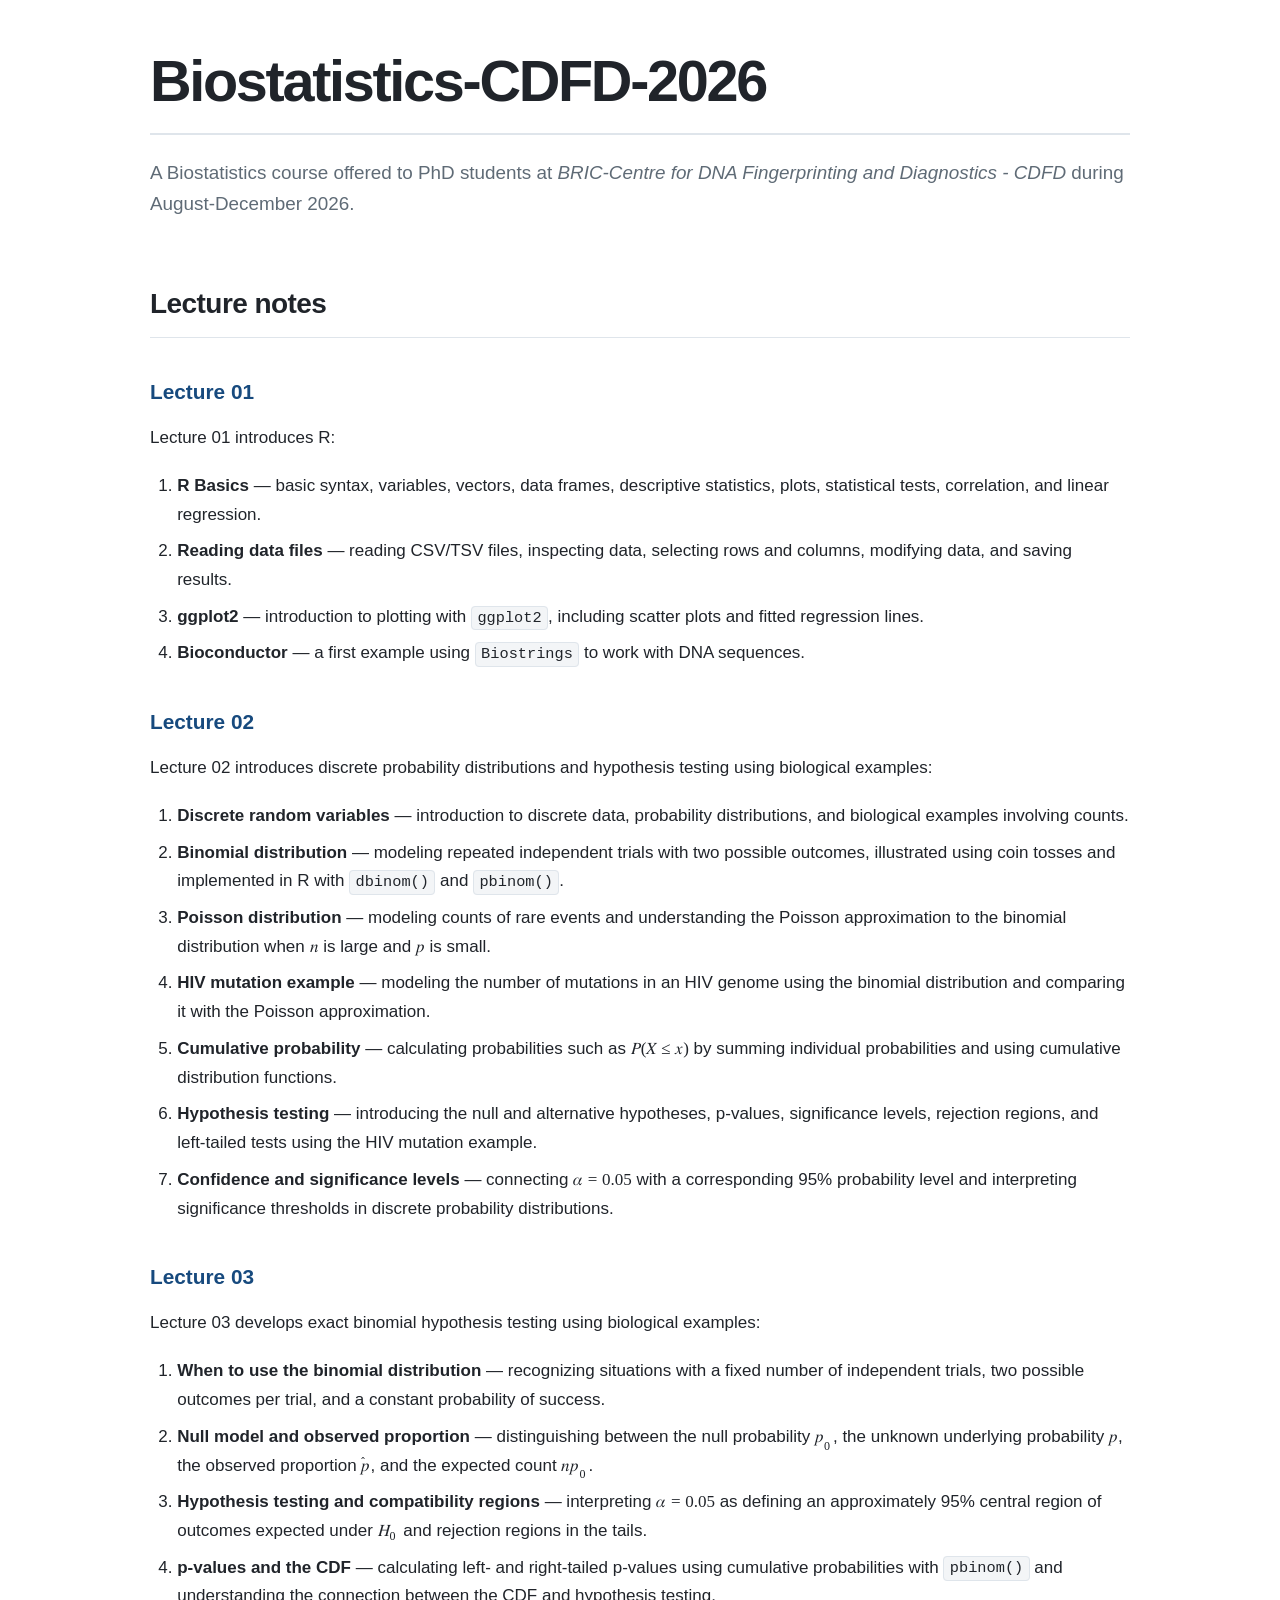
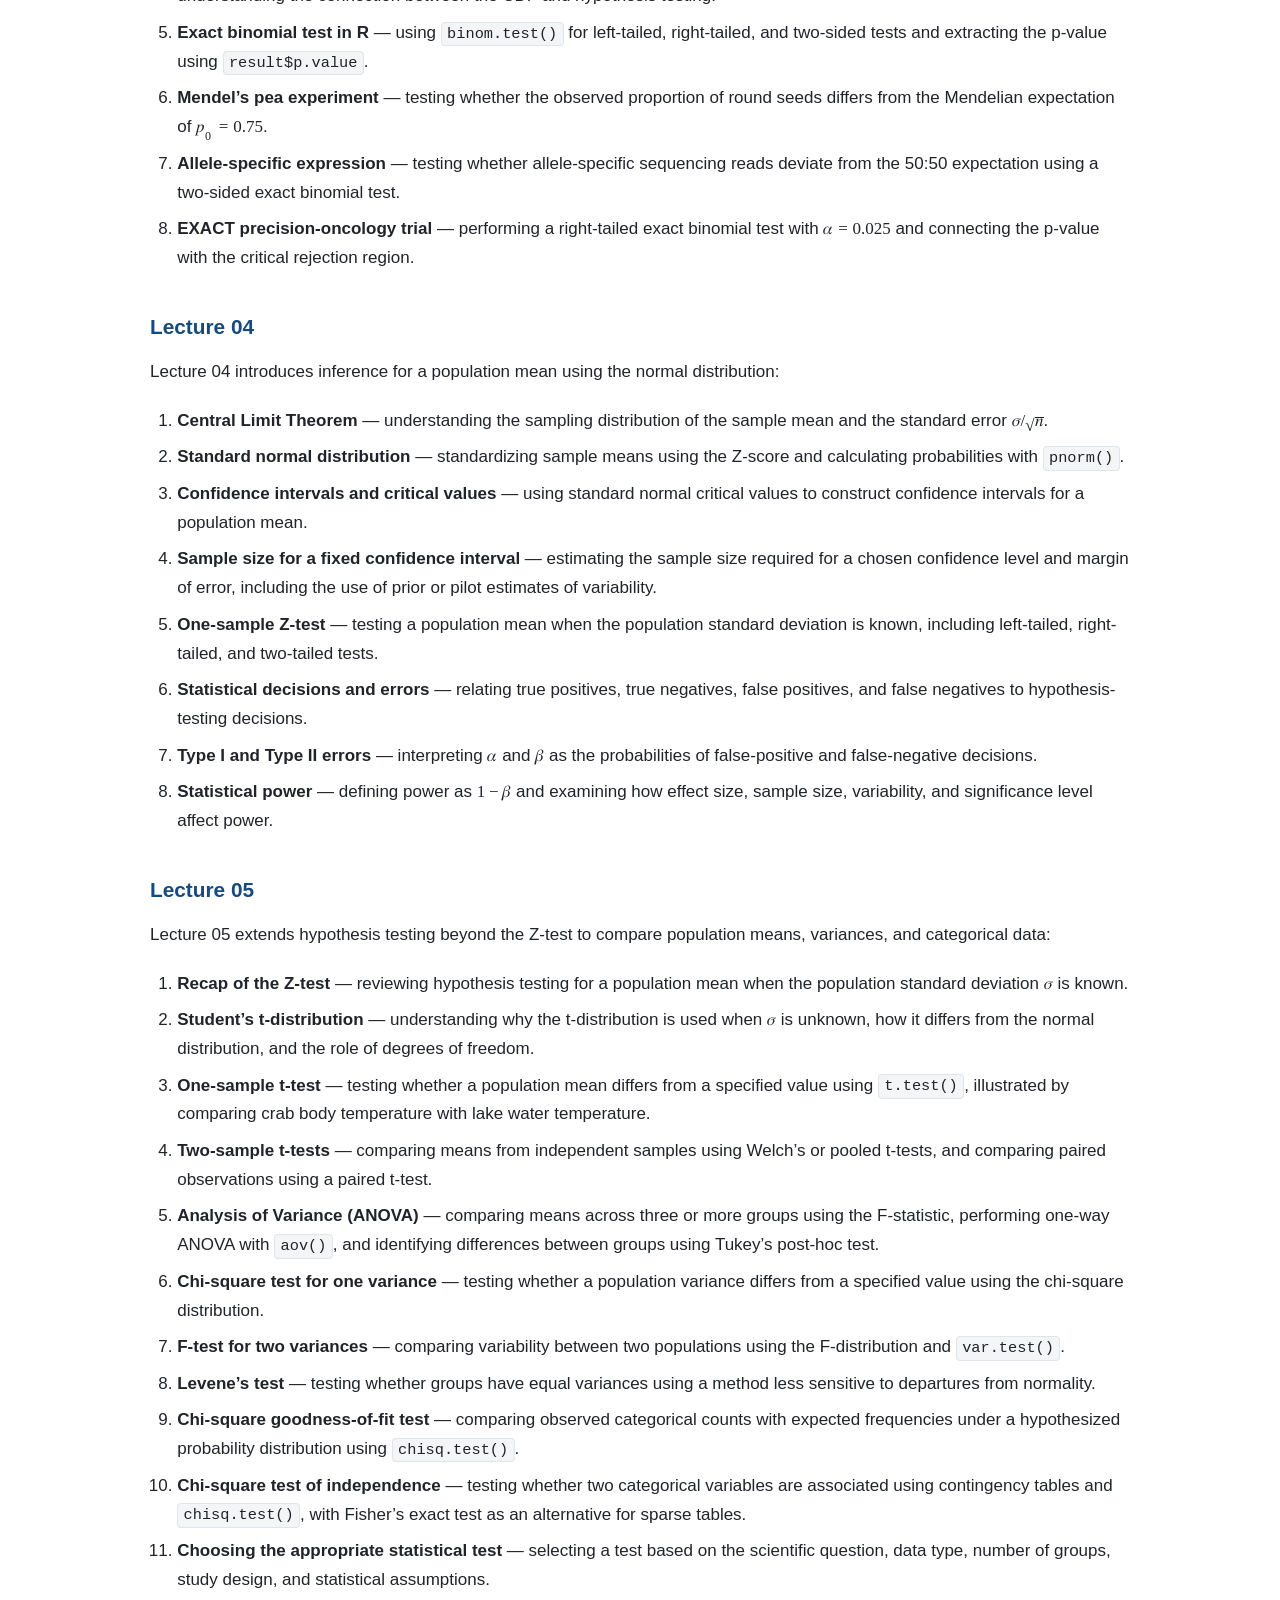
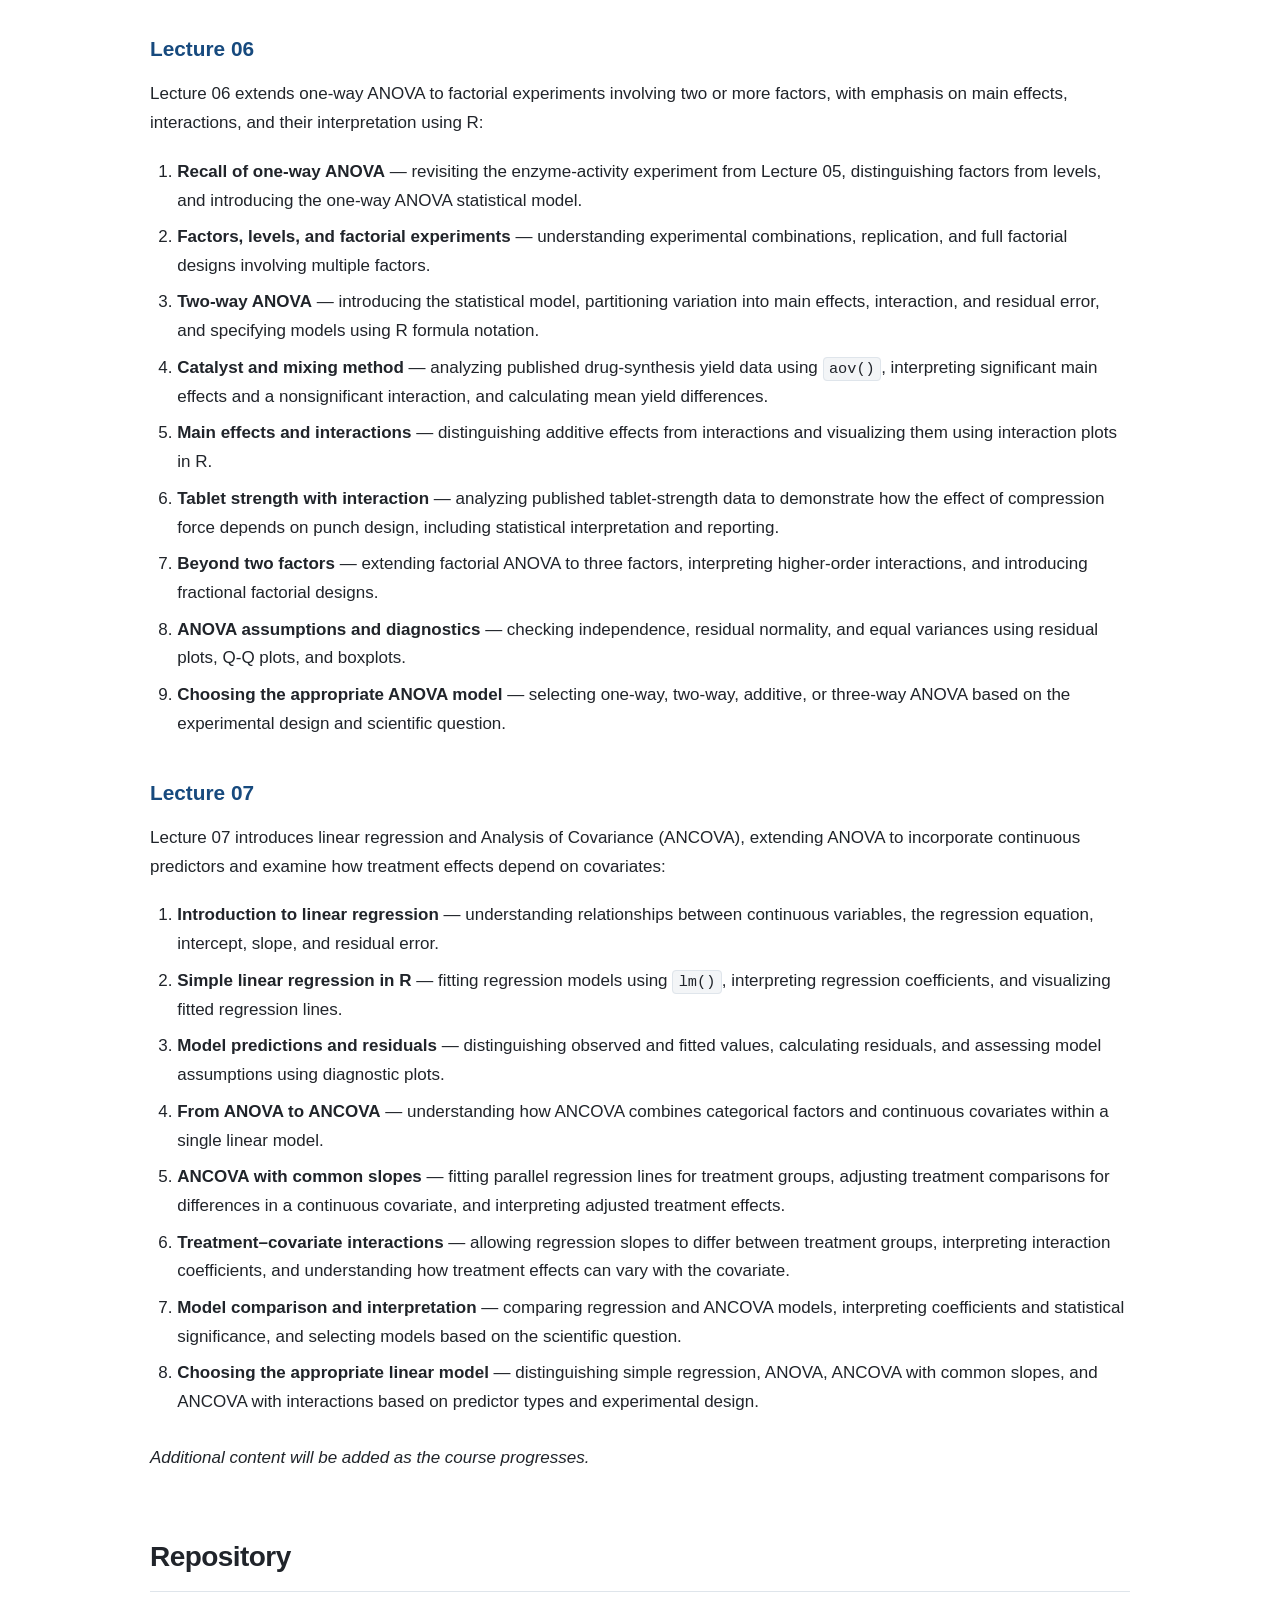
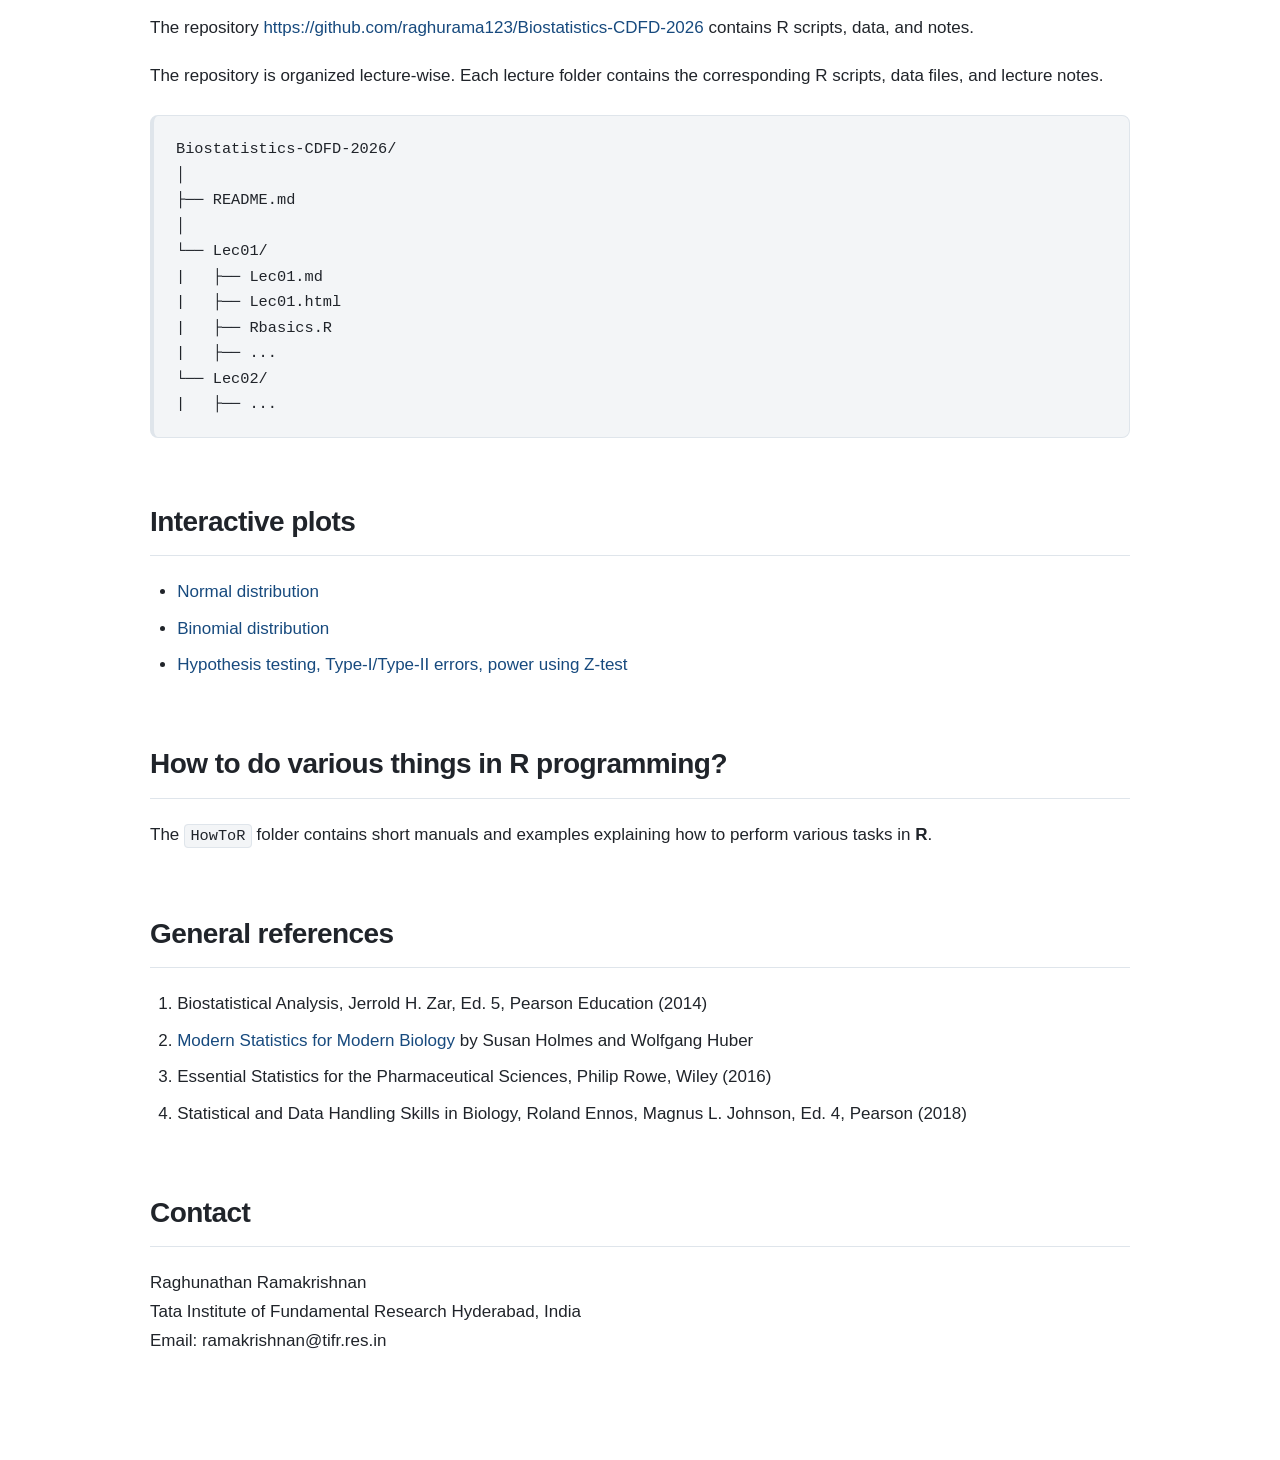
==== commit ef228740: "rr: lec7" ====
--- a/index.html
+++ b/index.html
@@ -252,6 +252,42 @@
 one-way, two-way, additive, or three-way ANOVA based on the experimental
 design and scientific question.</li>
 </ol>
+<h3 id="lecture-07"><a
+href="https://raghurama123.github.io/Biostatistics-CDFD-2026/Lec07/Lec07.html"><strong>Lecture
+07</strong></a></h3>
+<p>Lecture 07 introduces linear regression and Analysis of Covariance
+(ANCOVA), extending ANOVA to incorporate continuous predictors and
+examine how treatment effects depend on covariates:</p>
+<ol type="1">
+<li><strong>Introduction to linear regression</strong> — understanding
+relationships between continuous variables, the regression equation,
+intercept, slope, and residual error.</li>
+<li><strong>Simple linear regression in R</strong> — fitting regression
+models using <code>lm()</code>, interpreting regression coefficients,
+and visualizing fitted regression lines.</li>
+<li><strong>Model predictions and residuals</strong> — distinguishing
+observed and fitted values, calculating residuals, and assessing model
+assumptions using diagnostic plots.</li>
+<li><strong>From ANOVA to ANCOVA</strong> — understanding how ANCOVA
+combines categorical factors and continuous covariates within a single
+linear model.</li>
+<li><strong>ANCOVA with common slopes</strong> — fitting parallel
+regression lines for treatment groups, adjusting treatment comparisons
+for differences in a continuous covariate, and interpreting adjusted
+treatment effects.</li>
+<li><strong>Treatment–covariate interactions</strong> — allowing
+regression slopes to differ between treatment groups, interpreting
+interaction coefficients, and understanding how treatment effects can
+vary with the covariate.</li>
+<li><strong>Model comparison and interpretation</strong> — comparing
+regression and ANCOVA models, interpreting coefficients and statistical
+significance, and selecting models based on the scientific
+question.</li>
+<li><strong>Choosing the appropriate linear model</strong> —
+distinguishing simple regression, ANOVA, ANCOVA with common slopes, and
+ANCOVA with interactions based on predictor types and experimental
+design.</li>
+</ol>
 <p><em>Additional content will be added as the course
 progresses.</em></p>
 <h2 id="repository">Repository</h2>
@@ -298,6 +334,8 @@
 </li>
 <li>Essential Statistics for the Pharmaceutical Sciences, Philip Rowe,
 Wiley (2016)</li>
+<li>Statistical and Data Handling Skills in Biology, Roland Ennos,
+Magnus L. Johnson, Ed. 4, Pearson (2018)</li>
 </ol>
 <h2 id="contact">Contact</h2>
 <p>Raghunathan Ramakrishnan<br />
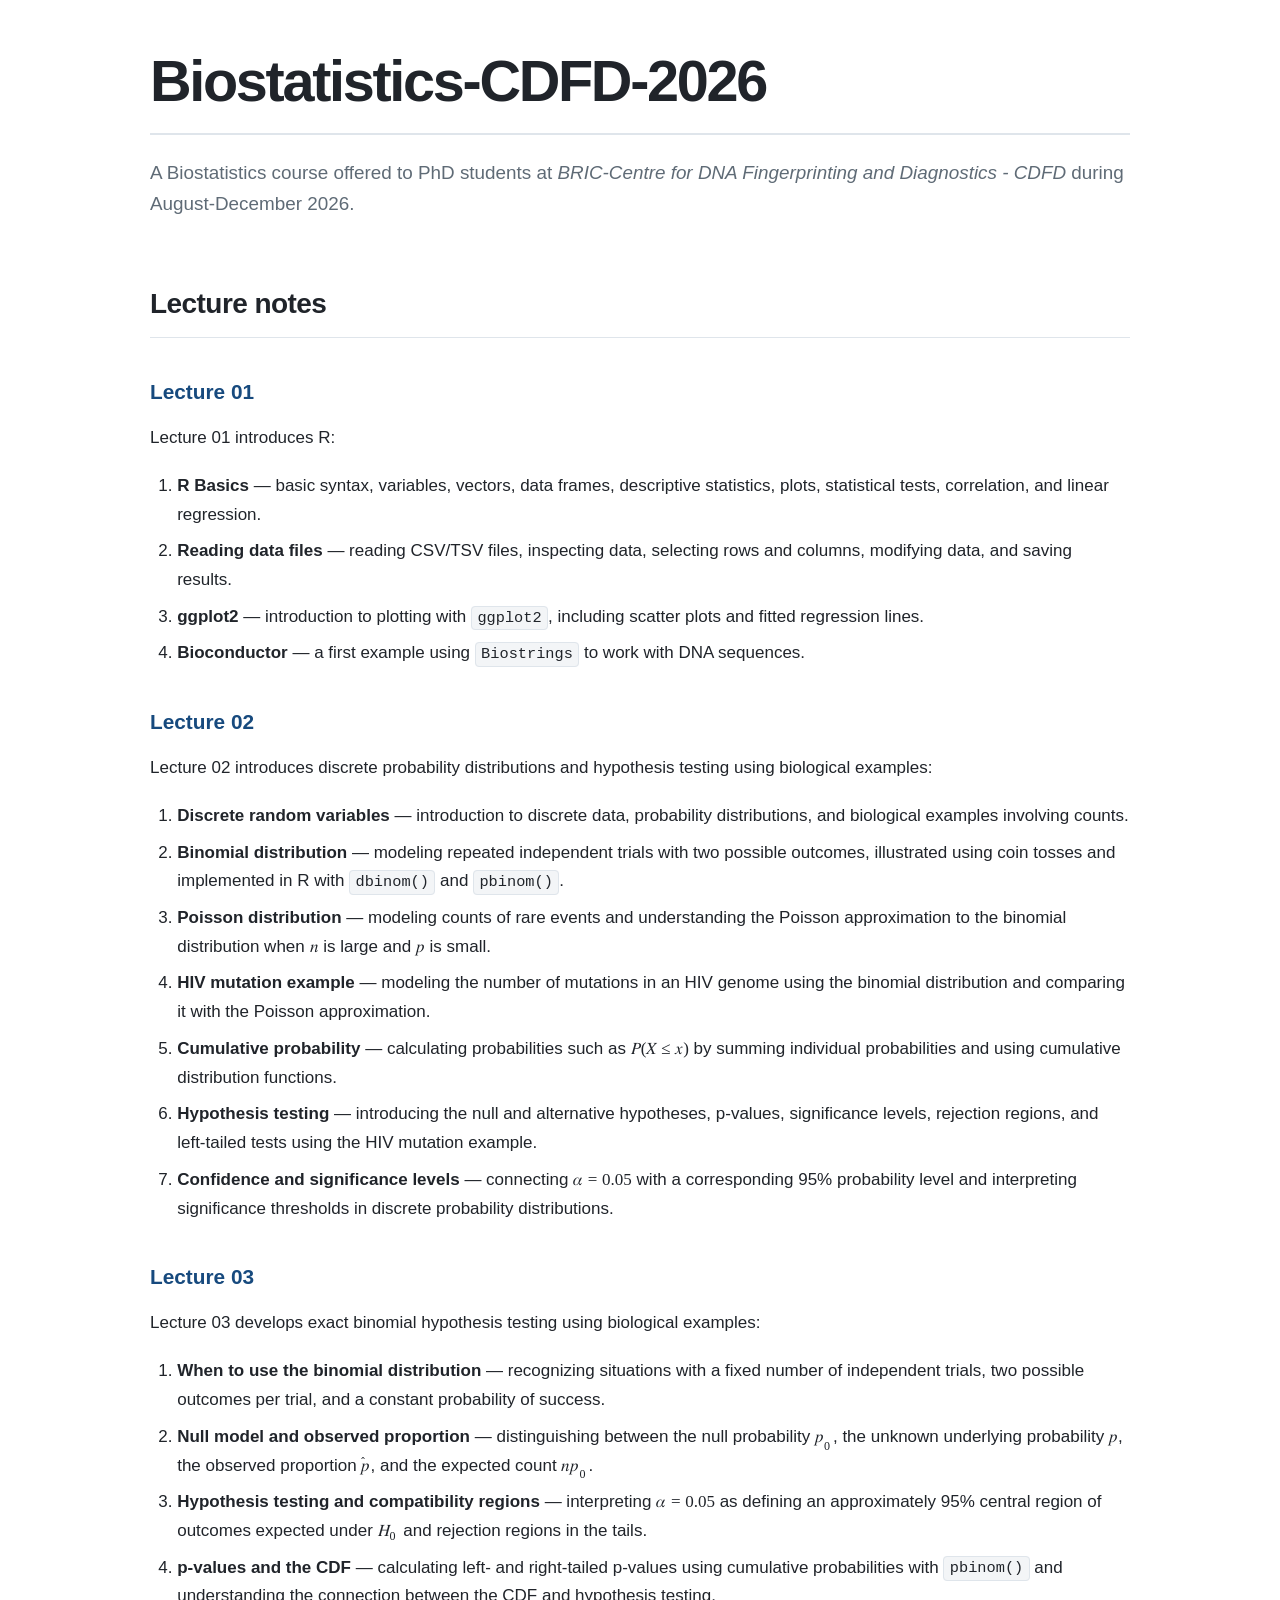
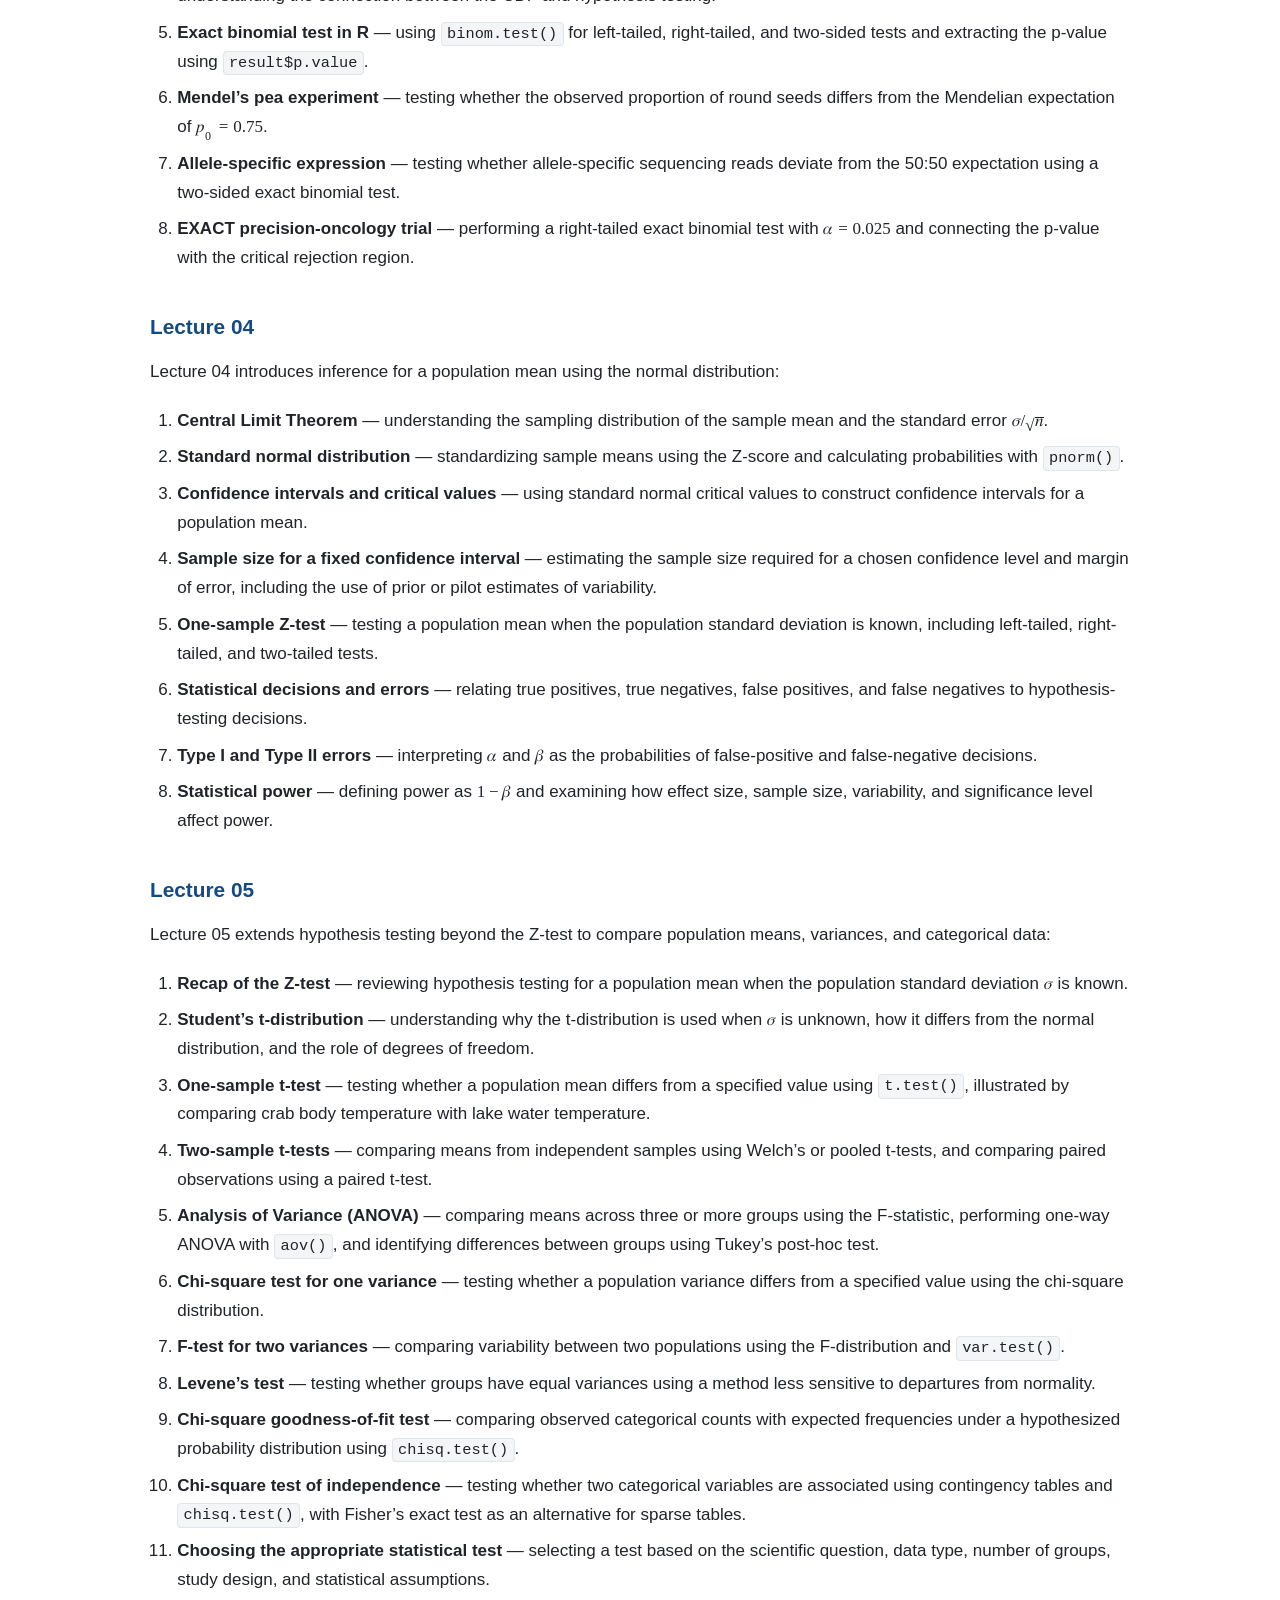
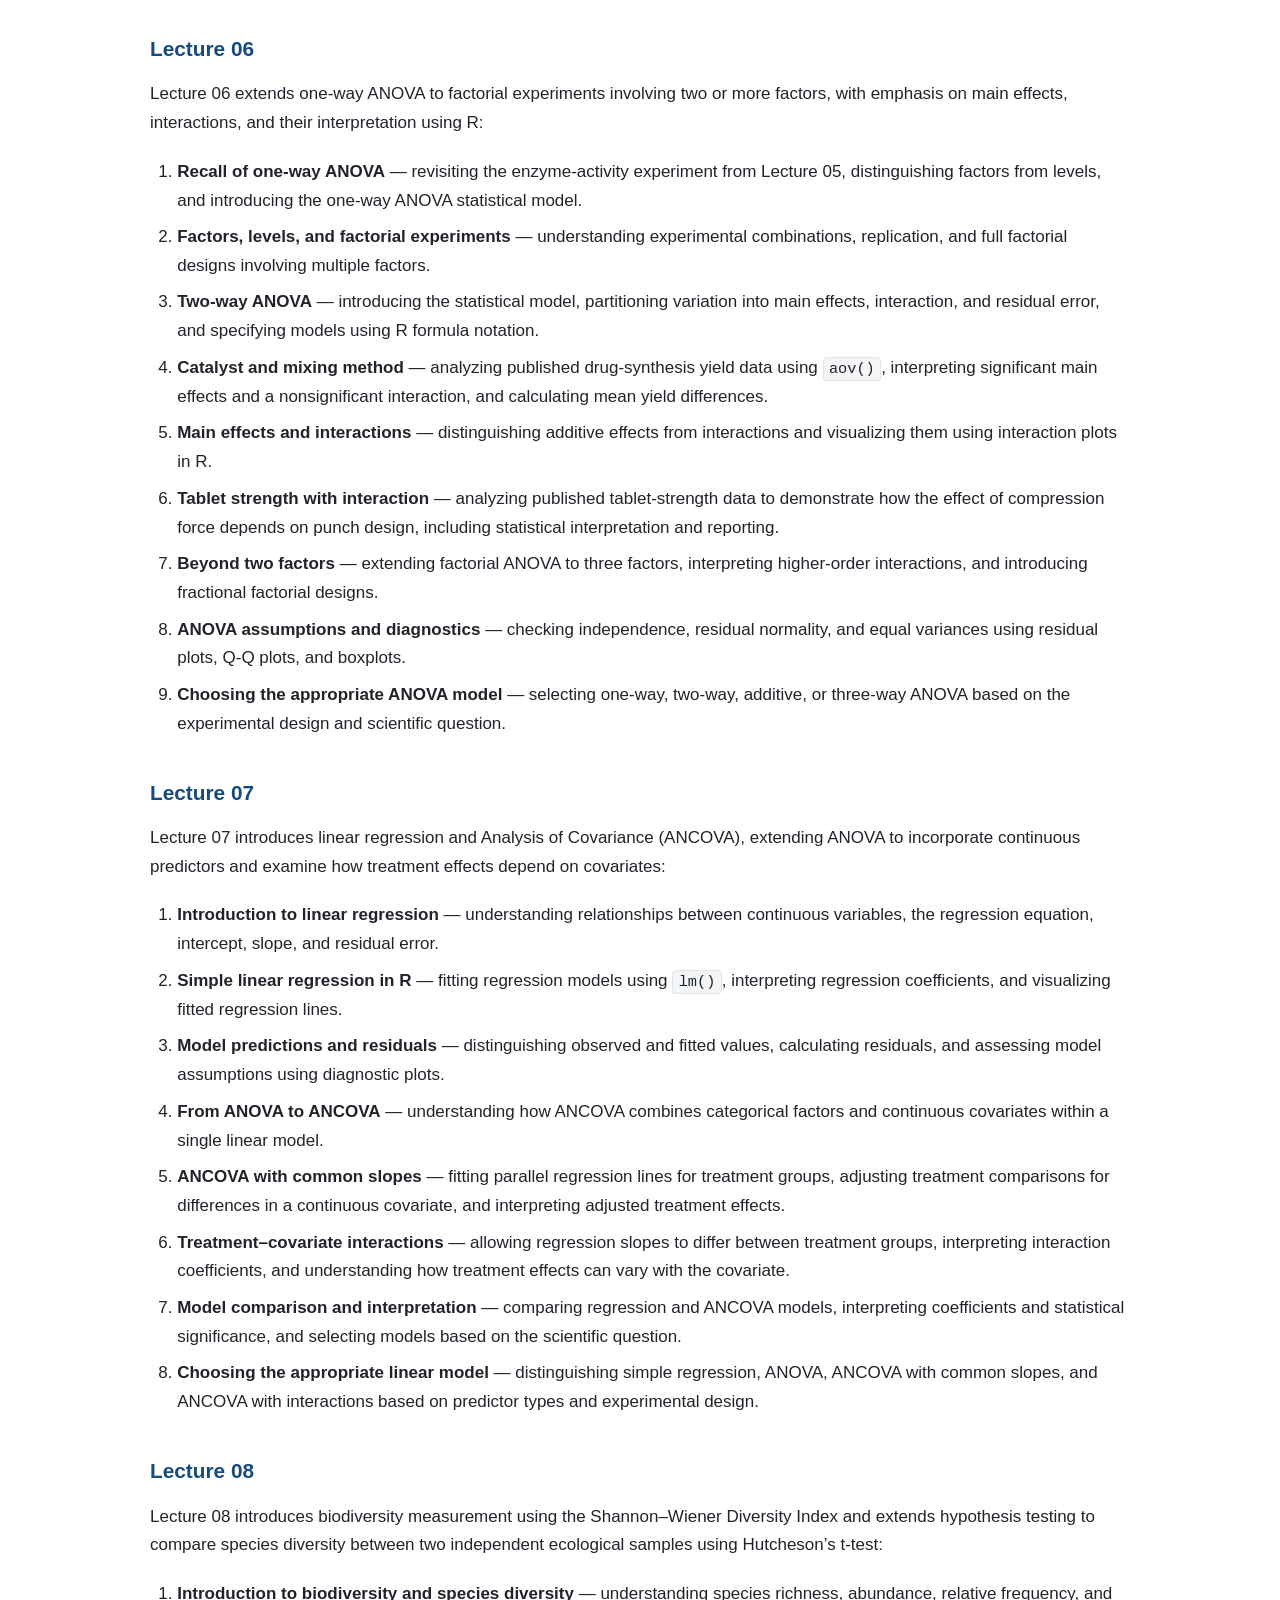
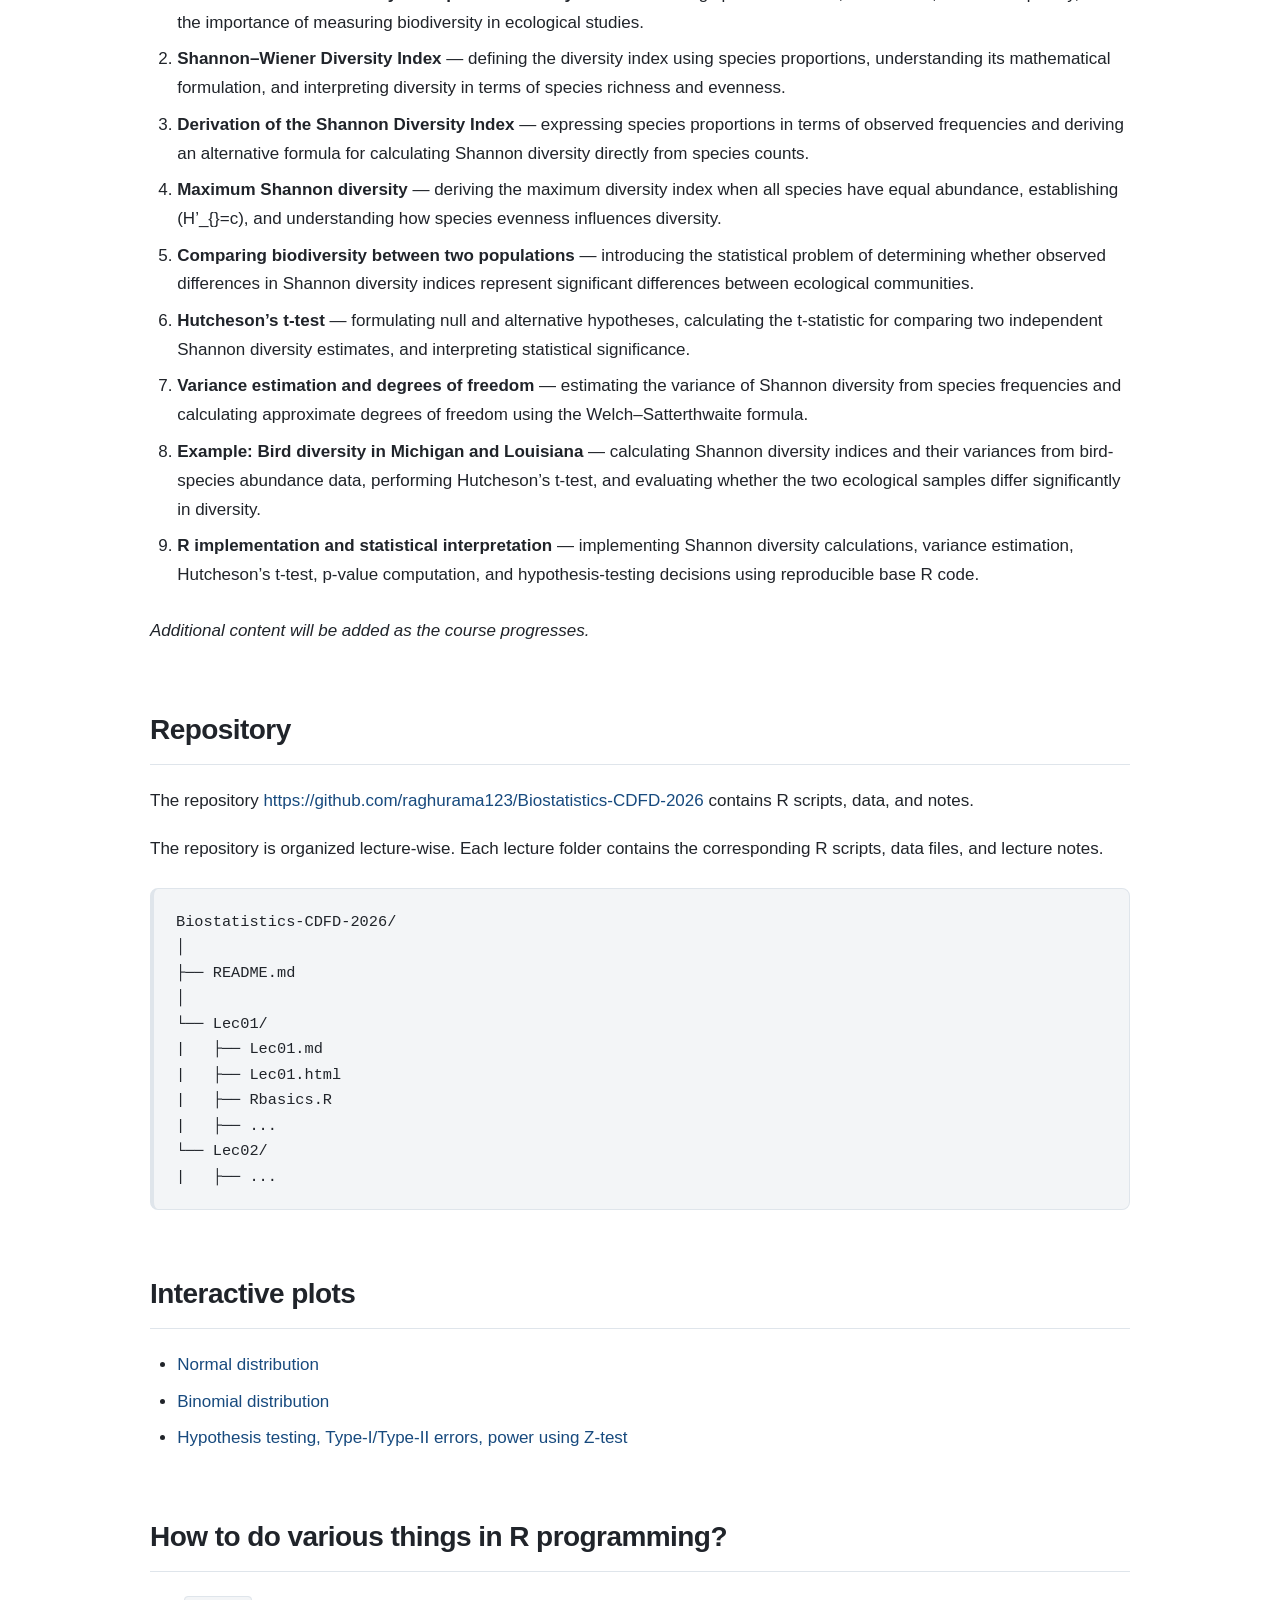
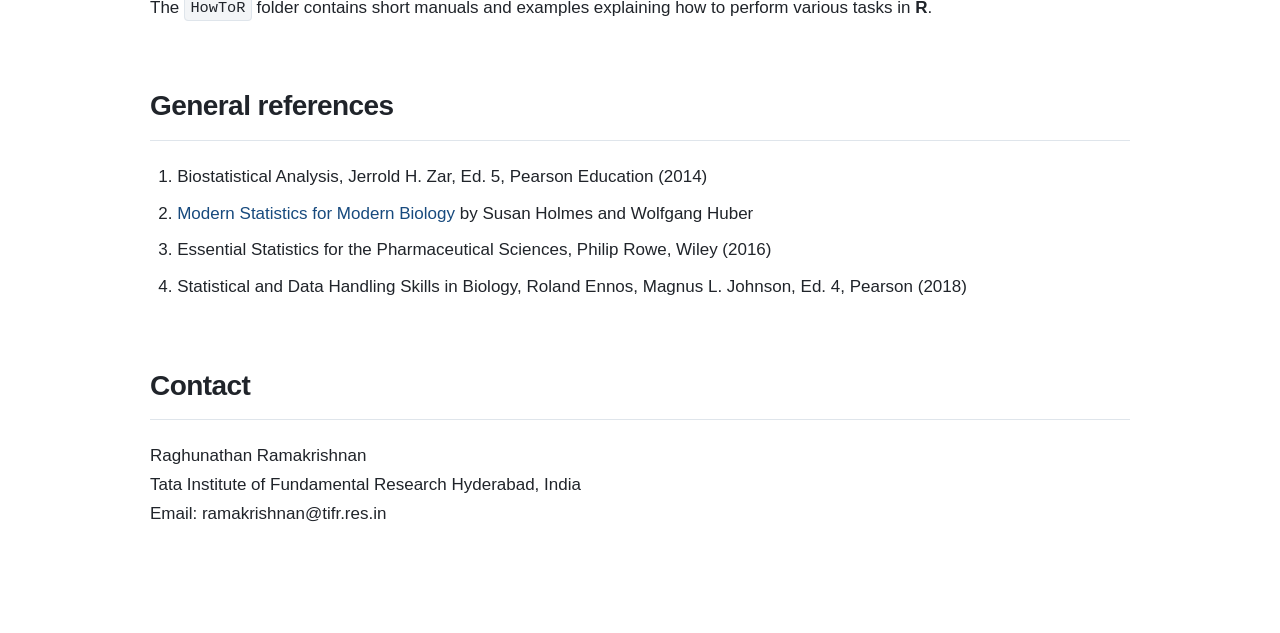
==== commit 8f1395a2: "rr: Lec08" ====
--- a/index.html
+++ b/index.html
@@ -288,6 +288,51 @@
 ANCOVA with interactions based on predictor types and experimental
 design.</li>
 </ol>
+<h3 id="lecture-08"><a
+href="https://raghurama123.github.io/Biostatistics-CDFD-2026/Lec08/Lec08.html"><strong>Lecture
+08</strong></a></h3>
+<p>Lecture 08 introduces biodiversity measurement using the
+Shannon–Wiener Diversity Index and extends hypothesis testing to compare
+species diversity between two independent ecological samples using
+Hutcheson’s t-test:</p>
+<ol type="1">
+<li><strong>Introduction to biodiversity and species diversity</strong>
+— understanding species richness, abundance, relative frequency, and the
+importance of measuring biodiversity in ecological studies.</li>
+<li><strong>Shannon–Wiener Diversity Index</strong> — defining the
+diversity index using species proportions, understanding its
+mathematical formulation, and interpreting diversity in terms of species
+richness and evenness.</li>
+<li><strong>Derivation of the Shannon Diversity Index</strong> —
+expressing species proportions in terms of observed frequencies and
+deriving an alternative formula for calculating Shannon diversity
+directly from species counts.</li>
+<li><strong>Maximum Shannon diversity</strong> — deriving the maximum
+diversity index when all species have equal abundance, establishing
+(H’_{}=c), and understanding how species evenness influences
+diversity.</li>
+<li><strong>Comparing biodiversity between two populations</strong> —
+introducing the statistical problem of determining whether observed
+differences in Shannon diversity indices represent significant
+differences between ecological communities.</li>
+<li><strong>Hutcheson’s t-test</strong> — formulating null and
+alternative hypotheses, calculating the t-statistic for comparing two
+independent Shannon diversity estimates, and interpreting statistical
+significance.</li>
+<li><strong>Variance estimation and degrees of freedom</strong> —
+estimating the variance of Shannon diversity from species frequencies
+and calculating approximate degrees of freedom using the
+Welch–Satterthwaite formula.</li>
+<li><strong>Example: Bird diversity in Michigan and Louisiana</strong> —
+calculating Shannon diversity indices and their variances from
+bird-species abundance data, performing Hutcheson’s t-test, and
+evaluating whether the two ecological samples differ significantly in
+diversity.</li>
+<li><strong>R implementation and statistical interpretation</strong> —
+implementing Shannon diversity calculations, variance estimation,
+Hutcheson’s t-test, p-value computation, and hypothesis-testing
+decisions using reproducible base R code.</li>
+</ol>
 <p><em>Additional content will be added as the course
 progresses.</em></p>
 <h2 id="repository">Repository</h2>
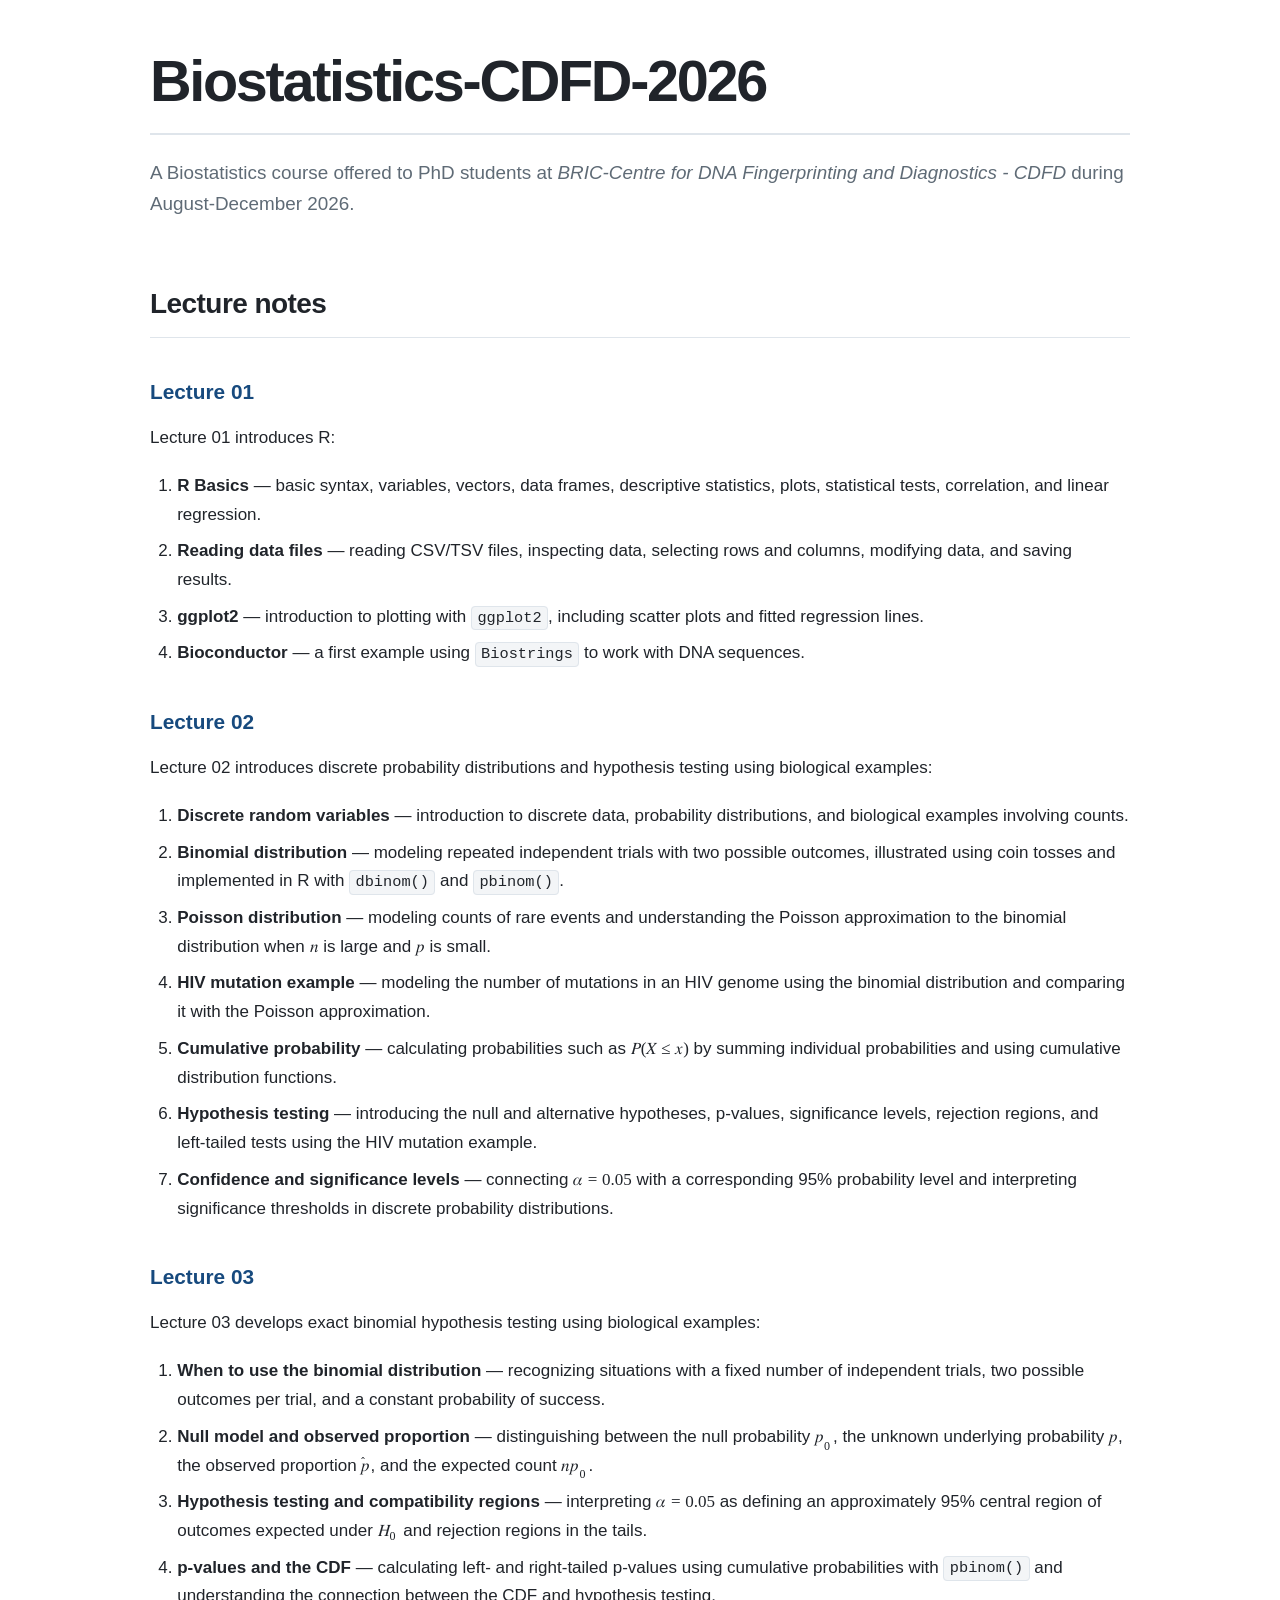
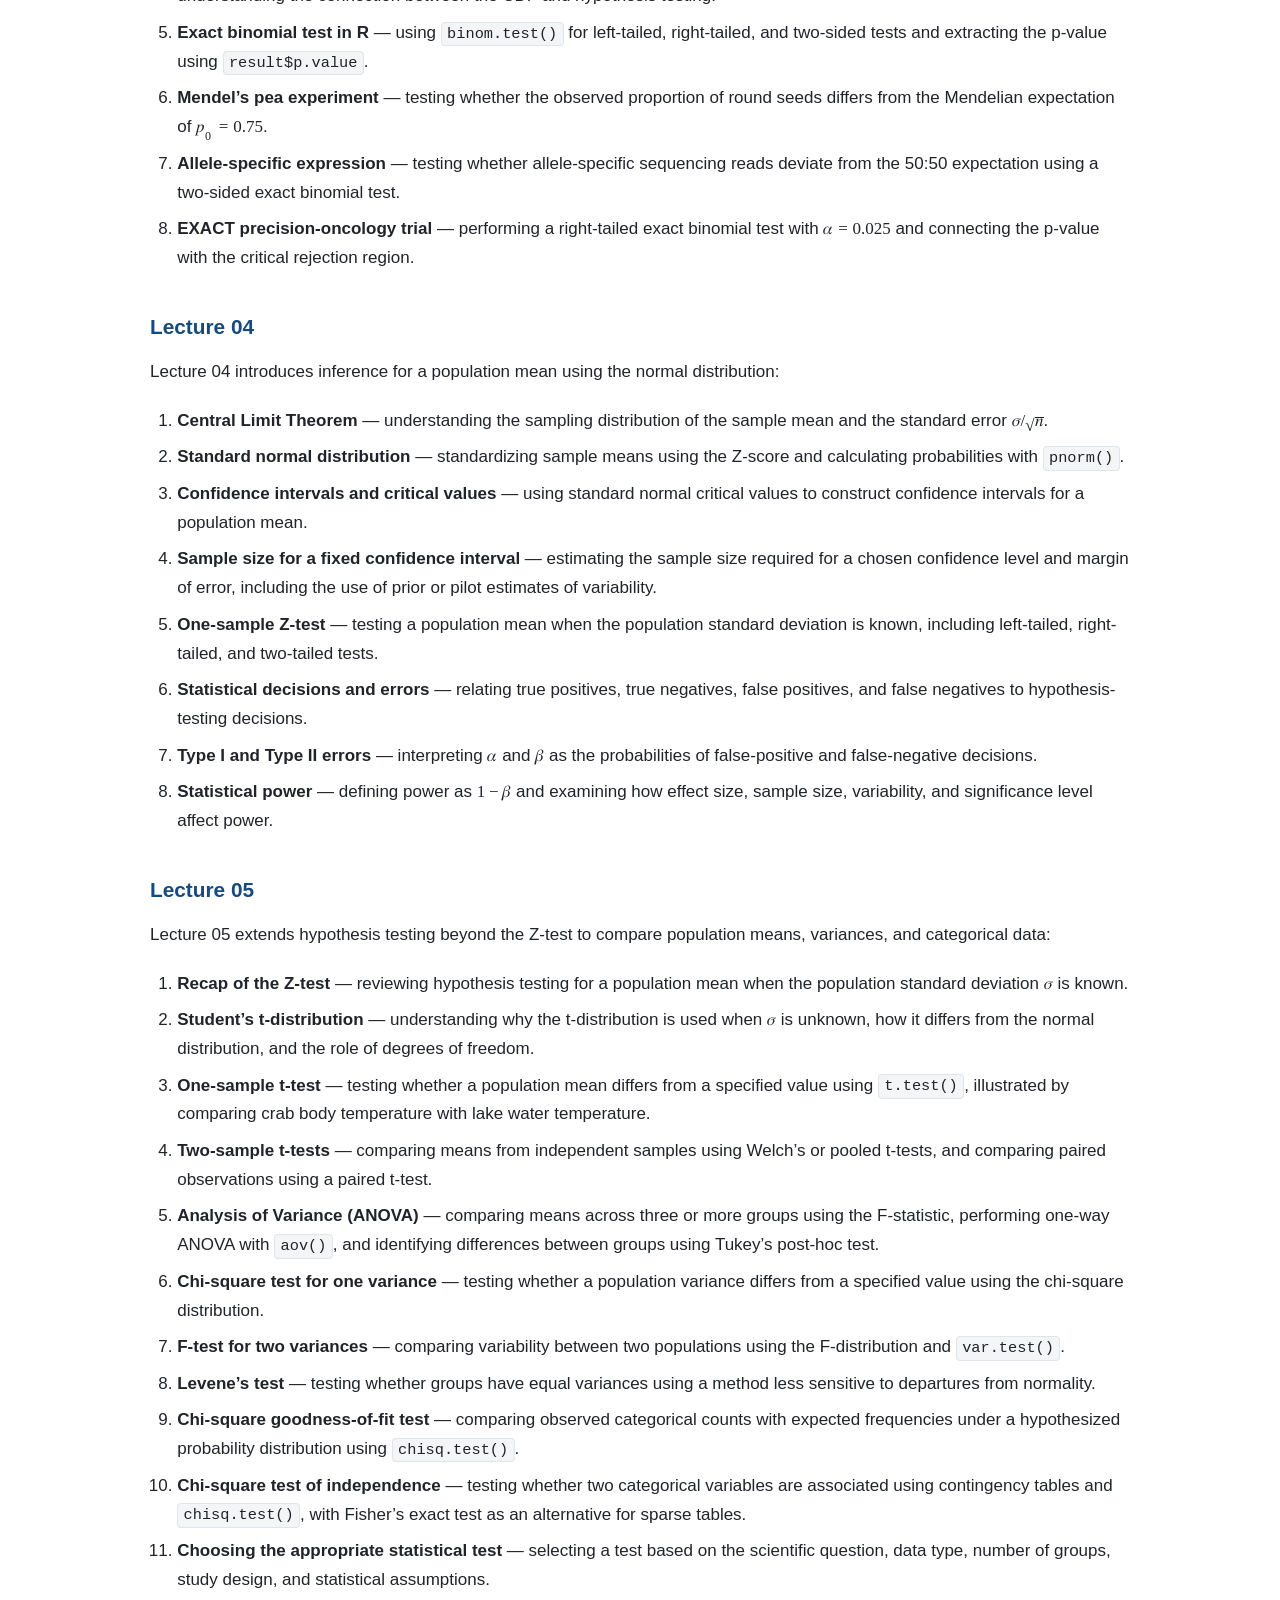
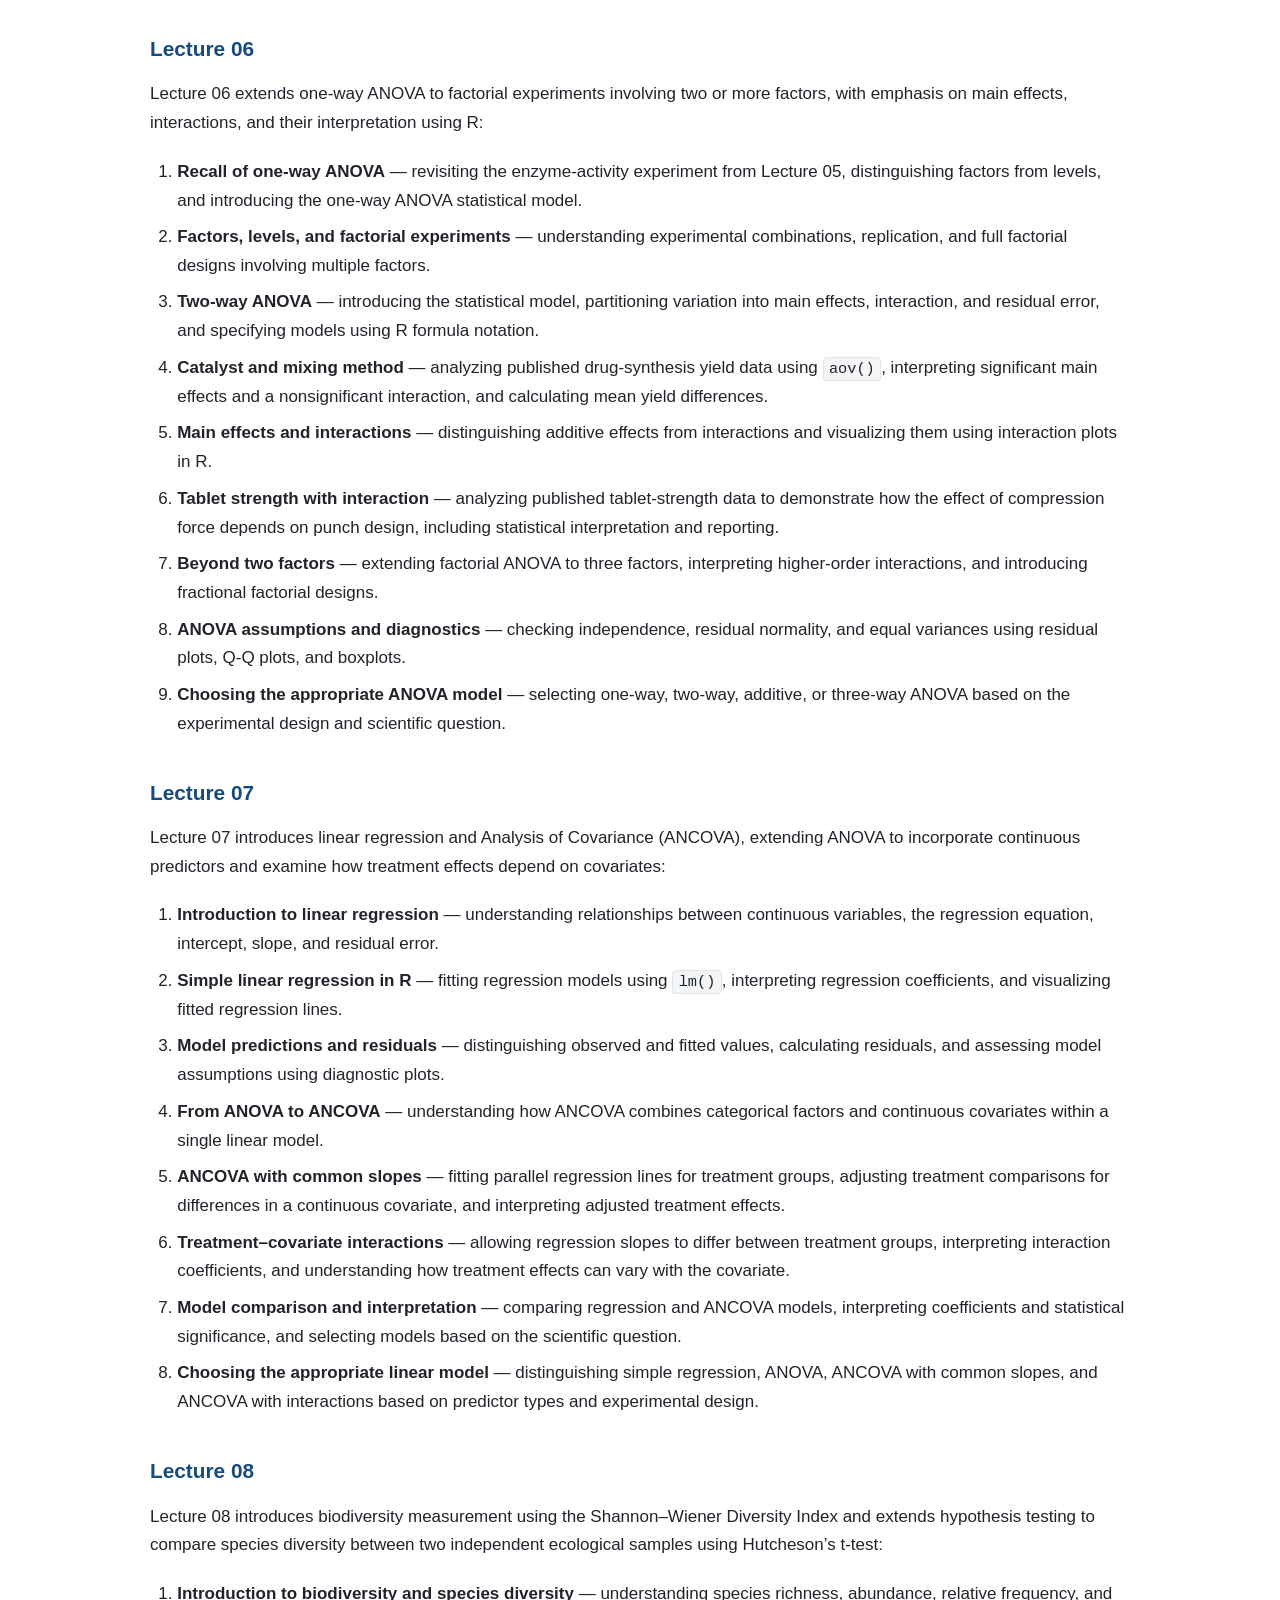
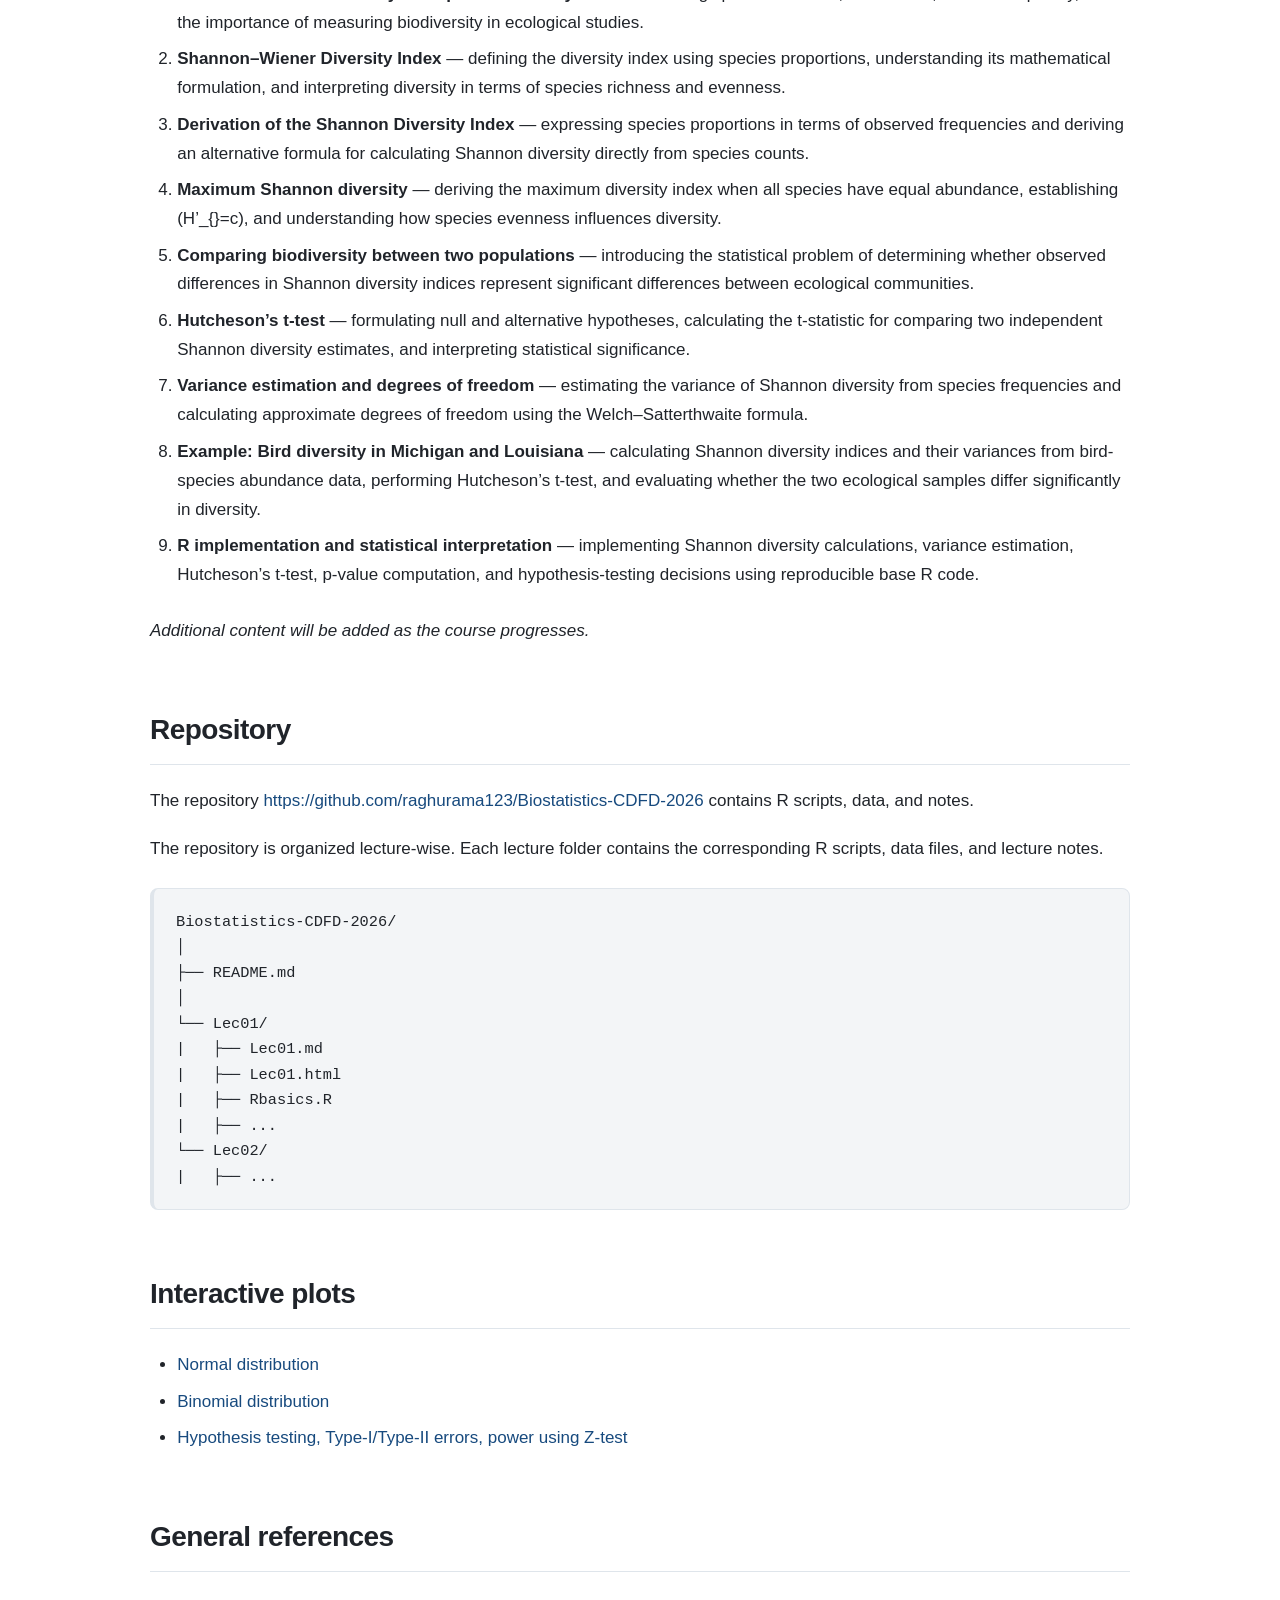
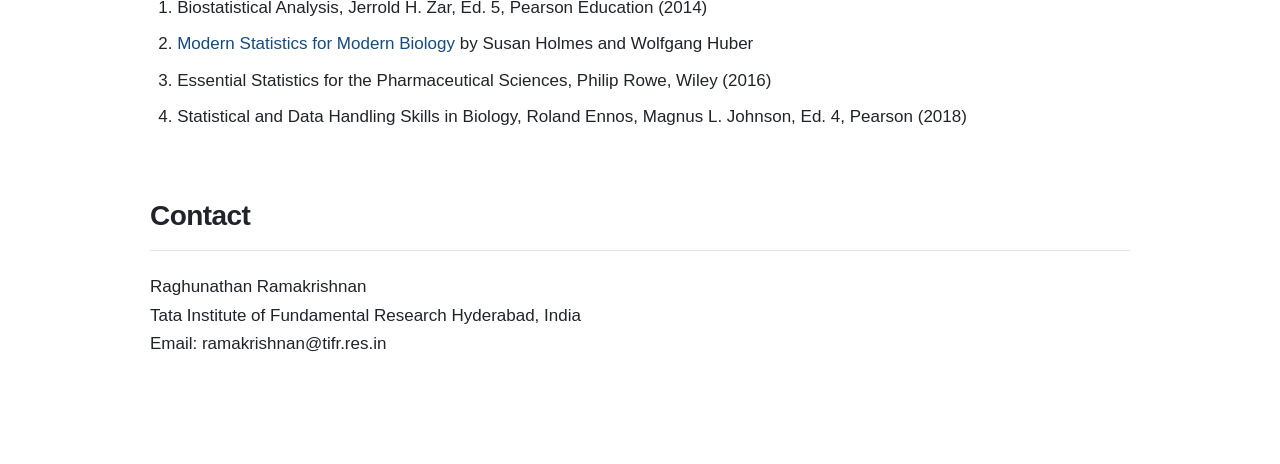
==== commit dbbc59c2: "Lec08" ====
--- a/index.html
+++ b/index.html
@@ -364,11 +364,6 @@
 href="https://raghurama123.github.io/Biostatistics-CDFD-2026/interactive_plots/HypothesisTestingZtest.html">Hypothesis
 testing, Type-I/Type-II errors, power using Z-test</a></li>
 </ul>
-<h2 id="how-to-do-various-things-in-r-programming">How to do various
-things in R programming?</h2>
-<p>The <a href="HowToR/"><code>HowToR</code></a> folder contains short
-manuals and examples explaining how to perform various tasks in
-<strong>R</strong>.</p>
 <h2 id="general-references">General references</h2>
 <ol type="1">
 <li>Biostatistical Analysis, Jerrold H. Zar, Ed. 5, Pearson Education
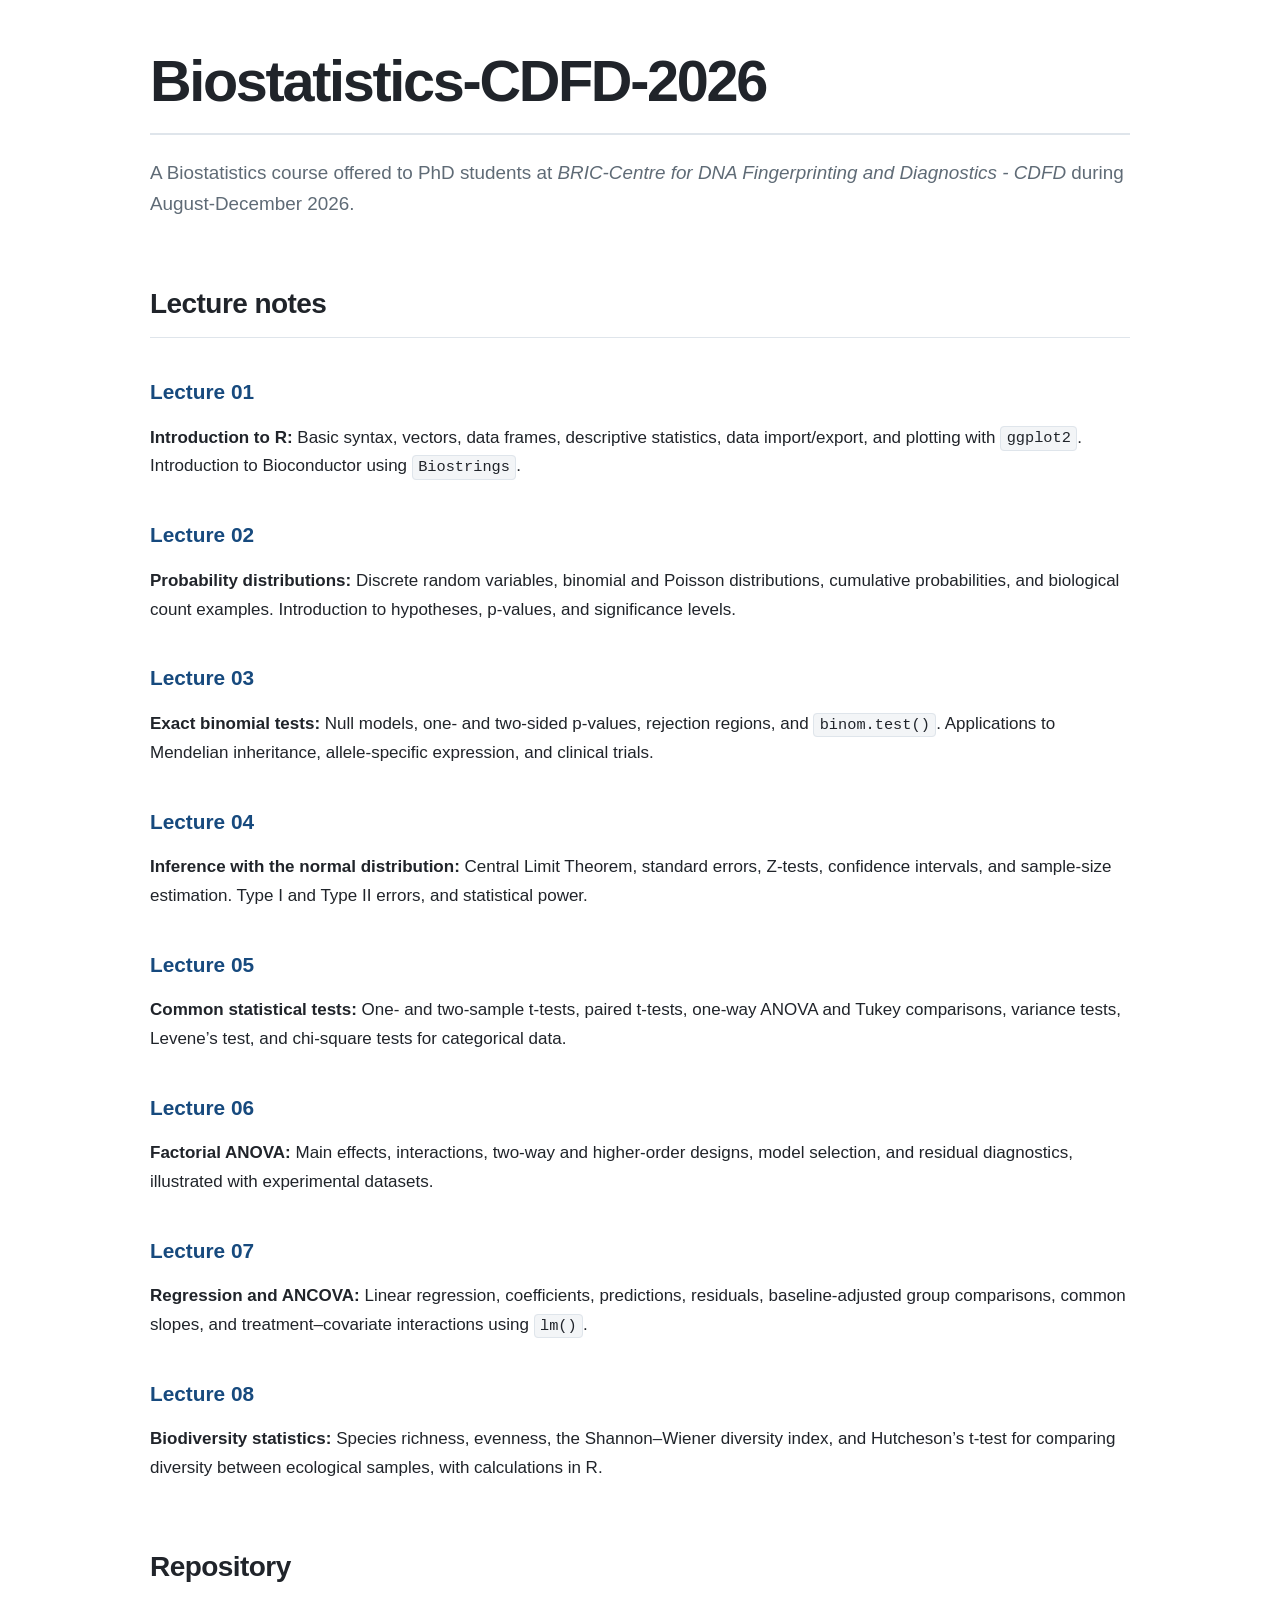
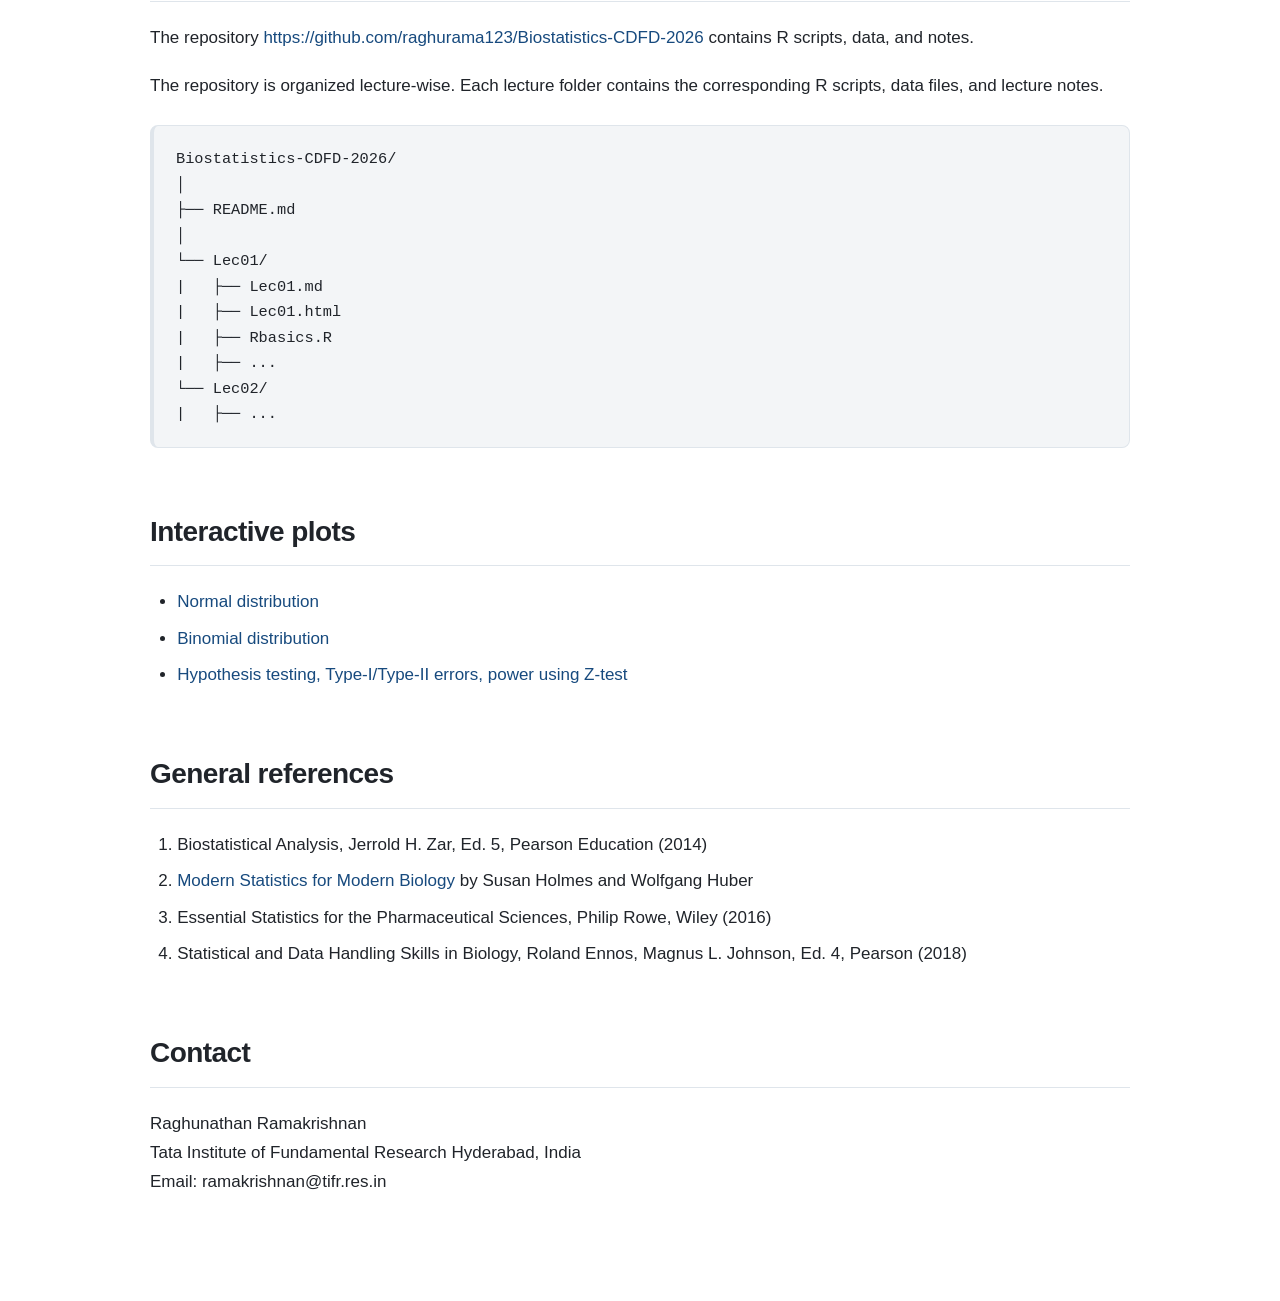
==== commit d30b96b5: "Lec08" ====
--- a/index.html
+++ b/index.html
@@ -38,303 +38,56 @@
 <h3 id="lecture-01"><a
 href="https://raghurama123.github.io/Biostatistics-CDFD-2026/Lec01/Lec01.html"><strong>Lecture
 01</strong></a></h3>
-<p>Lecture 01 introduces R:</p>
-<ol type="1">
-<li><strong>R Basics</strong> — basic syntax, variables, vectors, data
-frames, descriptive statistics, plots, statistical tests, correlation,
-and linear regression.</li>
-<li><strong>Reading data files</strong> — reading CSV/TSV files,
-inspecting data, selecting rows and columns, modifying data, and saving
-results.</li>
-<li><strong>ggplot2</strong> — introduction to plotting with
-<code>ggplot2</code>, including scatter plots and fitted regression
-lines.</li>
-<li><strong>Bioconductor</strong> — a first example using
-<code>Biostrings</code> to work with DNA sequences.</li>
-</ol>
+<p><strong>Introduction to R:</strong> Basic syntax, vectors, data
+frames, descriptive statistics, data import/export, and plotting with
+<code>ggplot2</code>. Introduction to Bioconductor using
+<code>Biostrings</code>.</p>
 <h3 id="lecture-02"><a
 href="https://raghurama123.github.io/Biostatistics-CDFD-2026/Lec02/Lec02.html"><strong>Lecture
 02</strong></a></h3>
-<p>Lecture 02 introduces discrete probability distributions and
-hypothesis testing using biological examples:</p>
-<ol type="1">
-<li><strong>Discrete random variables</strong> — introduction to
-discrete data, probability distributions, and biological examples
-involving counts.</li>
-<li><strong>Binomial distribution</strong> — modeling repeated
-independent trials with two possible outcomes, illustrated using coin
-tosses and implemented in R with <code>dbinom()</code> and
-<code>pbinom()</code>.</li>
-<li><strong>Poisson distribution</strong> — modeling counts of rare
-events and understanding the Poisson approximation to the binomial
-distribution when
-<math display="inline" xmlns="http://www.w3.org/1998/Math/MathML"><semantics><mi>n</mi><annotation encoding="application/x-tex">n</annotation></semantics></math>
-is large and
-<math display="inline" xmlns="http://www.w3.org/1998/Math/MathML"><semantics><mi>p</mi><annotation encoding="application/x-tex">p</annotation></semantics></math>
-is small.</li>
-<li><strong>HIV mutation example</strong> — modeling the number of
-mutations in an HIV genome using the binomial distribution and comparing
-it with the Poisson approximation.</li>
-<li><strong>Cumulative probability</strong> — calculating probabilities
-such as
-<math display="inline" xmlns="http://www.w3.org/1998/Math/MathML"><semantics><mrow><mi>P</mi><mo stretchy="false" form="prefix">(</mo><mi>X</mi><mo>≤</mo><mi>x</mi><mo stretchy="false" form="postfix">)</mo></mrow><annotation encoding="application/x-tex">P(X\leq x)</annotation></semantics></math>
-by summing individual probabilities and using cumulative distribution
-functions.</li>
-<li><strong>Hypothesis testing</strong> — introducing the null and
-alternative hypotheses, p-values, significance levels, rejection
-regions, and left-tailed tests using the HIV mutation example.</li>
-<li><strong>Confidence and significance levels</strong> — connecting
-<math display="inline" xmlns="http://www.w3.org/1998/Math/MathML"><semantics><mrow><mi>α</mi><mo>=</mo><mn>0.05</mn></mrow><annotation encoding="application/x-tex">\alpha=0.05</annotation></semantics></math>
-with a corresponding 95% probability level and interpreting significance
-thresholds in discrete probability distributions.</li>
-</ol>
+<p><strong>Probability distributions:</strong> Discrete random
+variables, binomial and Poisson distributions, cumulative probabilities,
+and biological count examples. Introduction to hypotheses, p-values, and
+significance levels.</p>
 <h3 id="lecture-03"><a
 href="https://raghurama123.github.io/Biostatistics-CDFD-2026/Lec03/Lec03.html"><strong>Lecture
 03</strong></a></h3>
-<p>Lecture 03 develops exact binomial hypothesis testing using
-biological examples:</p>
-<ol type="1">
-<li><strong>When to use the binomial distribution</strong> — recognizing
-situations with a fixed number of independent trials, two possible
-outcomes per trial, and a constant probability of success.</li>
-<li><strong>Null model and observed proportion</strong> — distinguishing
-between the null probability
-<math display="inline" xmlns="http://www.w3.org/1998/Math/MathML"><semantics><msub><mi>p</mi><mn>0</mn></msub><annotation encoding="application/x-tex">p_0</annotation></semantics></math>,
-the unknown underlying probability
-<math display="inline" xmlns="http://www.w3.org/1998/Math/MathML"><semantics><mi>p</mi><annotation encoding="application/x-tex">p</annotation></semantics></math>,
-the observed proportion
-<math display="inline" xmlns="http://www.w3.org/1998/Math/MathML"><semantics><mover><mi>p</mi><mo accent="true">̂</mo></mover><annotation encoding="application/x-tex">\hat p</annotation></semantics></math>,
-and the expected count
-<math display="inline" xmlns="http://www.w3.org/1998/Math/MathML"><semantics><mrow><mi>n</mi><msub><mi>p</mi><mn>0</mn></msub></mrow><annotation encoding="application/x-tex">np_0</annotation></semantics></math>.</li>
-<li><strong>Hypothesis testing and compatibility regions</strong> —
-interpreting
-<math display="inline" xmlns="http://www.w3.org/1998/Math/MathML"><semantics><mrow><mi>α</mi><mo>=</mo><mn>0.05</mn></mrow><annotation encoding="application/x-tex">\alpha=0.05</annotation></semantics></math>
-as defining an approximately 95% central region of outcomes expected
-under
-<math display="inline" xmlns="http://www.w3.org/1998/Math/MathML"><semantics><msub><mi>H</mi><mn>0</mn></msub><annotation encoding="application/x-tex">H_0</annotation></semantics></math>
-and rejection regions in the tails.</li>
-<li><strong>p-values and the CDF</strong> — calculating left- and
-right-tailed p-values using cumulative probabilities with
-<code>pbinom()</code> and understanding the connection between the CDF
-and hypothesis testing.</li>
-<li><strong>Exact binomial test in R</strong> — using
-<code>binom.test()</code> for left-tailed, right-tailed, and two-sided
-tests and extracting the p-value using <code>result$p.value</code>.</li>
-<li><strong>Mendel’s pea experiment</strong> — testing whether the
-observed proportion of round seeds differs from the Mendelian
-expectation of
-<math display="inline" xmlns="http://www.w3.org/1998/Math/MathML"><semantics><mrow><msub><mi>p</mi><mn>0</mn></msub><mo>=</mo><mn>0.75</mn></mrow><annotation encoding="application/x-tex">p_0=0.75</annotation></semantics></math>.</li>
-<li><strong>Allele-specific expression</strong> — testing whether
-allele-specific sequencing reads deviate from the 50:50 expectation
-using a two-sided exact binomial test.</li>
-<li><strong>EXACT precision-oncology trial</strong> — performing a
-right-tailed exact binomial test with
-<math display="inline" xmlns="http://www.w3.org/1998/Math/MathML"><semantics><mrow><mi>α</mi><mo>=</mo><mn>0.025</mn></mrow><annotation encoding="application/x-tex">\alpha=0.025</annotation></semantics></math>
-and connecting the p-value with the critical rejection region.</li>
-</ol>
+<p><strong>Exact binomial tests:</strong> Null models, one- and
+two-sided p-values, rejection regions, and <code>binom.test()</code>.
+Applications to Mendelian inheritance, allele-specific expression, and
+clinical trials.</p>
 <h3 id="lecture-04"><a
 href="https://raghurama123.github.io/Biostatistics-CDFD-2026/Lec04/Lec04.html"><strong>Lecture
 04</strong></a></h3>
-<p>Lecture 04 introduces inference for a population mean using the
-normal distribution:</p>
-<ol type="1">
-<li><strong>Central Limit Theorem</strong> — understanding the sampling
-distribution of the sample mean and the standard error
-<math display="inline" xmlns="http://www.w3.org/1998/Math/MathML"><semantics><mrow><mi>σ</mi><mi>/</mi><msqrt><mi>n</mi></msqrt></mrow><annotation encoding="application/x-tex">\sigma/\sqrt{n}</annotation></semantics></math>.</li>
-<li><strong>Standard normal distribution</strong> — standardizing sample
-means using the Z-score and calculating probabilities with
-<code>pnorm()</code>.</li>
-<li><strong>Confidence intervals and critical values</strong> — using
-standard normal critical values to construct confidence intervals for a
-population mean.</li>
-<li><strong>Sample size for a fixed confidence interval</strong> —
-estimating the sample size required for a chosen confidence level and
-margin of error, including the use of prior or pilot estimates of
-variability.</li>
-<li><strong>One-sample Z-test</strong> — testing a population mean when
-the population standard deviation is known, including left-tailed,
-right-tailed, and two-tailed tests.</li>
-<li><strong>Statistical decisions and errors</strong> — relating true
-positives, true negatives, false positives, and false negatives to
-hypothesis-testing decisions.</li>
-<li><strong>Type I and Type II errors</strong> — interpreting
-<math display="inline" xmlns="http://www.w3.org/1998/Math/MathML"><semantics><mi>α</mi><annotation encoding="application/x-tex">\alpha</annotation></semantics></math>
-and
-<math display="inline" xmlns="http://www.w3.org/1998/Math/MathML"><semantics><mi>β</mi><annotation encoding="application/x-tex">\beta</annotation></semantics></math>
-as the probabilities of false-positive and false-negative
-decisions.</li>
-<li><strong>Statistical power</strong> — defining power as
-<math display="inline" xmlns="http://www.w3.org/1998/Math/MathML"><semantics><mrow><mn>1</mn><mo>−</mo><mi>β</mi></mrow><annotation encoding="application/x-tex">1-\beta</annotation></semantics></math>
-and examining how effect size, sample size, variability, and
-significance level affect power.</li>
-</ol>
+<p><strong>Inference with the normal distribution:</strong> Central
+Limit Theorem, standard errors, Z-tests, confidence intervals, and
+sample-size estimation. Type I and Type II errors, and statistical
+power.</p>
 <h3 id="lecture-05"><a
 href="https://raghurama123.github.io/Biostatistics-CDFD-2026/Lec05/Lec05.html"><strong>Lecture
 05</strong></a></h3>
-<p>Lecture 05 extends hypothesis testing beyond the Z-test to compare
-population means, variances, and categorical data:</p>
-<ol type="1">
-<li><strong>Recap of the Z-test</strong> — reviewing hypothesis testing
-for a population mean when the population standard deviation
-<math display="inline" xmlns="http://www.w3.org/1998/Math/MathML"><semantics><mi>σ</mi><annotation encoding="application/x-tex">\sigma</annotation></semantics></math>
-is known.</li>
-<li><strong>Student’s t-distribution</strong> — understanding why the
-t-distribution is used when
-<math display="inline" xmlns="http://www.w3.org/1998/Math/MathML"><semantics><mi>σ</mi><annotation encoding="application/x-tex">\sigma</annotation></semantics></math>
-is unknown, how it differs from the normal distribution, and the role of
-degrees of freedom.</li>
-<li><strong>One-sample t-test</strong> — testing whether a population
-mean differs from a specified value using <code>t.test()</code>,
-illustrated by comparing crab body temperature with lake water
-temperature.</li>
-<li><strong>Two-sample t-tests</strong> — comparing means from
-independent samples using Welch’s or pooled t-tests, and comparing
-paired observations using a paired t-test.</li>
-<li><strong>Analysis of Variance (ANOVA)</strong> — comparing means
-across three or more groups using the F-statistic, performing one-way
-ANOVA with <code>aov()</code>, and identifying differences between
-groups using Tukey’s post-hoc test.</li>
-<li><strong>Chi-square test for one variance</strong> — testing whether
-a population variance differs from a specified value using the
-chi-square distribution.</li>
-<li><strong>F-test for two variances</strong> — comparing variability
-between two populations using the F-distribution and
-<code>var.test()</code>.</li>
-<li><strong>Levene’s test</strong> — testing whether groups have equal
-variances using a method less sensitive to departures from
-normality.</li>
-<li><strong>Chi-square goodness-of-fit test</strong> — comparing
-observed categorical counts with expected frequencies under a
-hypothesized probability distribution using
-<code>chisq.test()</code>.</li>
-<li><strong>Chi-square test of independence</strong> — testing whether
-two categorical variables are associated using contingency tables and
-<code>chisq.test()</code>, with Fisher’s exact test as an alternative
-for sparse tables.</li>
-<li><strong>Choosing the appropriate statistical test</strong> —
-selecting a test based on the scientific question, data type, number of
-groups, study design, and statistical assumptions.</li>
-</ol>
+<p><strong>Common statistical tests:</strong> One- and two-sample
+t-tests, paired t-tests, one-way ANOVA and Tukey comparisons, variance
+tests, Levene’s test, and chi-square tests for categorical data.</p>
 <h3 id="lecture-06"><a
 href="https://raghurama123.github.io/Biostatistics-CDFD-2026/Lec06/Lec06.html"><strong>Lecture
 06</strong></a></h3>
-<p>Lecture 06 extends one-way ANOVA to factorial experiments involving
-two or more factors, with emphasis on main effects, interactions, and
-their interpretation using R:</p>
-<ol type="1">
-<li><strong>Recall of one-way ANOVA</strong> — revisiting the
-enzyme-activity experiment from Lecture 05, distinguishing factors from
-levels, and introducing the one-way ANOVA statistical model.</li>
-<li><strong>Factors, levels, and factorial experiments</strong> —
-understanding experimental combinations, replication, and full factorial
-designs involving multiple factors.</li>
-<li><strong>Two-way ANOVA</strong> — introducing the statistical model,
-partitioning variation into main effects, interaction, and residual
-error, and specifying models using R formula notation.</li>
-<li><strong>Catalyst and mixing method</strong> — analyzing published
-drug-synthesis yield data using <code>aov()</code>, interpreting
-significant main effects and a nonsignificant interaction, and
-calculating mean yield differences.</li>
-<li><strong>Main effects and interactions</strong> — distinguishing
-additive effects from interactions and visualizing them using
-interaction plots in R.</li>
-<li><strong>Tablet strength with interaction</strong> — analyzing
-published tablet-strength data to demonstrate how the effect of
-compression force depends on punch design, including statistical
-interpretation and reporting.</li>
-<li><strong>Beyond two factors</strong> — extending factorial ANOVA to
-three factors, interpreting higher-order interactions, and introducing
-fractional factorial designs.</li>
-<li><strong>ANOVA assumptions and diagnostics</strong> — checking
-independence, residual normality, and equal variances using residual
-plots, Q-Q plots, and boxplots.</li>
-<li><strong>Choosing the appropriate ANOVA model</strong> — selecting
-one-way, two-way, additive, or three-way ANOVA based on the experimental
-design and scientific question.</li>
-</ol>
+<p><strong>Factorial ANOVA:</strong> Main effects, interactions, two-way
+and higher-order designs, model selection, and residual diagnostics,
+illustrated with experimental datasets.</p>
 <h3 id="lecture-07"><a
 href="https://raghurama123.github.io/Biostatistics-CDFD-2026/Lec07/Lec07.html"><strong>Lecture
 07</strong></a></h3>
-<p>Lecture 07 introduces linear regression and Analysis of Covariance
-(ANCOVA), extending ANOVA to incorporate continuous predictors and
-examine how treatment effects depend on covariates:</p>
-<ol type="1">
-<li><strong>Introduction to linear regression</strong> — understanding
-relationships between continuous variables, the regression equation,
-intercept, slope, and residual error.</li>
-<li><strong>Simple linear regression in R</strong> — fitting regression
-models using <code>lm()</code>, interpreting regression coefficients,
-and visualizing fitted regression lines.</li>
-<li><strong>Model predictions and residuals</strong> — distinguishing
-observed and fitted values, calculating residuals, and assessing model
-assumptions using diagnostic plots.</li>
-<li><strong>From ANOVA to ANCOVA</strong> — understanding how ANCOVA
-combines categorical factors and continuous covariates within a single
-linear model.</li>
-<li><strong>ANCOVA with common slopes</strong> — fitting parallel
-regression lines for treatment groups, adjusting treatment comparisons
-for differences in a continuous covariate, and interpreting adjusted
-treatment effects.</li>
-<li><strong>Treatment–covariate interactions</strong> — allowing
-regression slopes to differ between treatment groups, interpreting
-interaction coefficients, and understanding how treatment effects can
-vary with the covariate.</li>
-<li><strong>Model comparison and interpretation</strong> — comparing
-regression and ANCOVA models, interpreting coefficients and statistical
-significance, and selecting models based on the scientific
-question.</li>
-<li><strong>Choosing the appropriate linear model</strong> —
-distinguishing simple regression, ANOVA, ANCOVA with common slopes, and
-ANCOVA with interactions based on predictor types and experimental
-design.</li>
-</ol>
+<p><strong>Regression and ANCOVA:</strong> Linear regression,
+coefficients, predictions, residuals, baseline-adjusted group
+comparisons, common slopes, and treatment–covariate interactions using
+<code>lm()</code>.</p>
 <h3 id="lecture-08"><a
 href="https://raghurama123.github.io/Biostatistics-CDFD-2026/Lec08/Lec08.html"><strong>Lecture
 08</strong></a></h3>
-<p>Lecture 08 introduces biodiversity measurement using the
-Shannon–Wiener Diversity Index and extends hypothesis testing to compare
-species diversity between two independent ecological samples using
-Hutcheson’s t-test:</p>
-<ol type="1">
-<li><strong>Introduction to biodiversity and species diversity</strong>
-— understanding species richness, abundance, relative frequency, and the
-importance of measuring biodiversity in ecological studies.</li>
-<li><strong>Shannon–Wiener Diversity Index</strong> — defining the
-diversity index using species proportions, understanding its
-mathematical formulation, and interpreting diversity in terms of species
-richness and evenness.</li>
-<li><strong>Derivation of the Shannon Diversity Index</strong> —
-expressing species proportions in terms of observed frequencies and
-deriving an alternative formula for calculating Shannon diversity
-directly from species counts.</li>
-<li><strong>Maximum Shannon diversity</strong> — deriving the maximum
-diversity index when all species have equal abundance, establishing
-(H’_{}=c), and understanding how species evenness influences
-diversity.</li>
-<li><strong>Comparing biodiversity between two populations</strong> —
-introducing the statistical problem of determining whether observed
-differences in Shannon diversity indices represent significant
-differences between ecological communities.</li>
-<li><strong>Hutcheson’s t-test</strong> — formulating null and
-alternative hypotheses, calculating the t-statistic for comparing two
-independent Shannon diversity estimates, and interpreting statistical
-significance.</li>
-<li><strong>Variance estimation and degrees of freedom</strong> —
-estimating the variance of Shannon diversity from species frequencies
-and calculating approximate degrees of freedom using the
-Welch–Satterthwaite formula.</li>
-<li><strong>Example: Bird diversity in Michigan and Louisiana</strong> —
-calculating Shannon diversity indices and their variances from
-bird-species abundance data, performing Hutcheson’s t-test, and
-evaluating whether the two ecological samples differ significantly in
-diversity.</li>
-<li><strong>R implementation and statistical interpretation</strong> —
-implementing Shannon diversity calculations, variance estimation,
-Hutcheson’s t-test, p-value computation, and hypothesis-testing
-decisions using reproducible base R code.</li>
-</ol>
-<p><em>Additional content will be added as the course
-progresses.</em></p>
+<p><strong>Biodiversity statistics:</strong> Species richness, evenness,
+the Shannon–Wiener diversity index, and Hutcheson’s t-test for comparing
+diversity between ecological samples, with calculations in R.</p>
 <h2 id="repository">Repository</h2>
 <p>The repository <a
 href="https://github.com/raghurama123/Biostatistics-CDFD-2026">https://github.com/raghurama123/Biostatistics-CDFD-2026</a>
